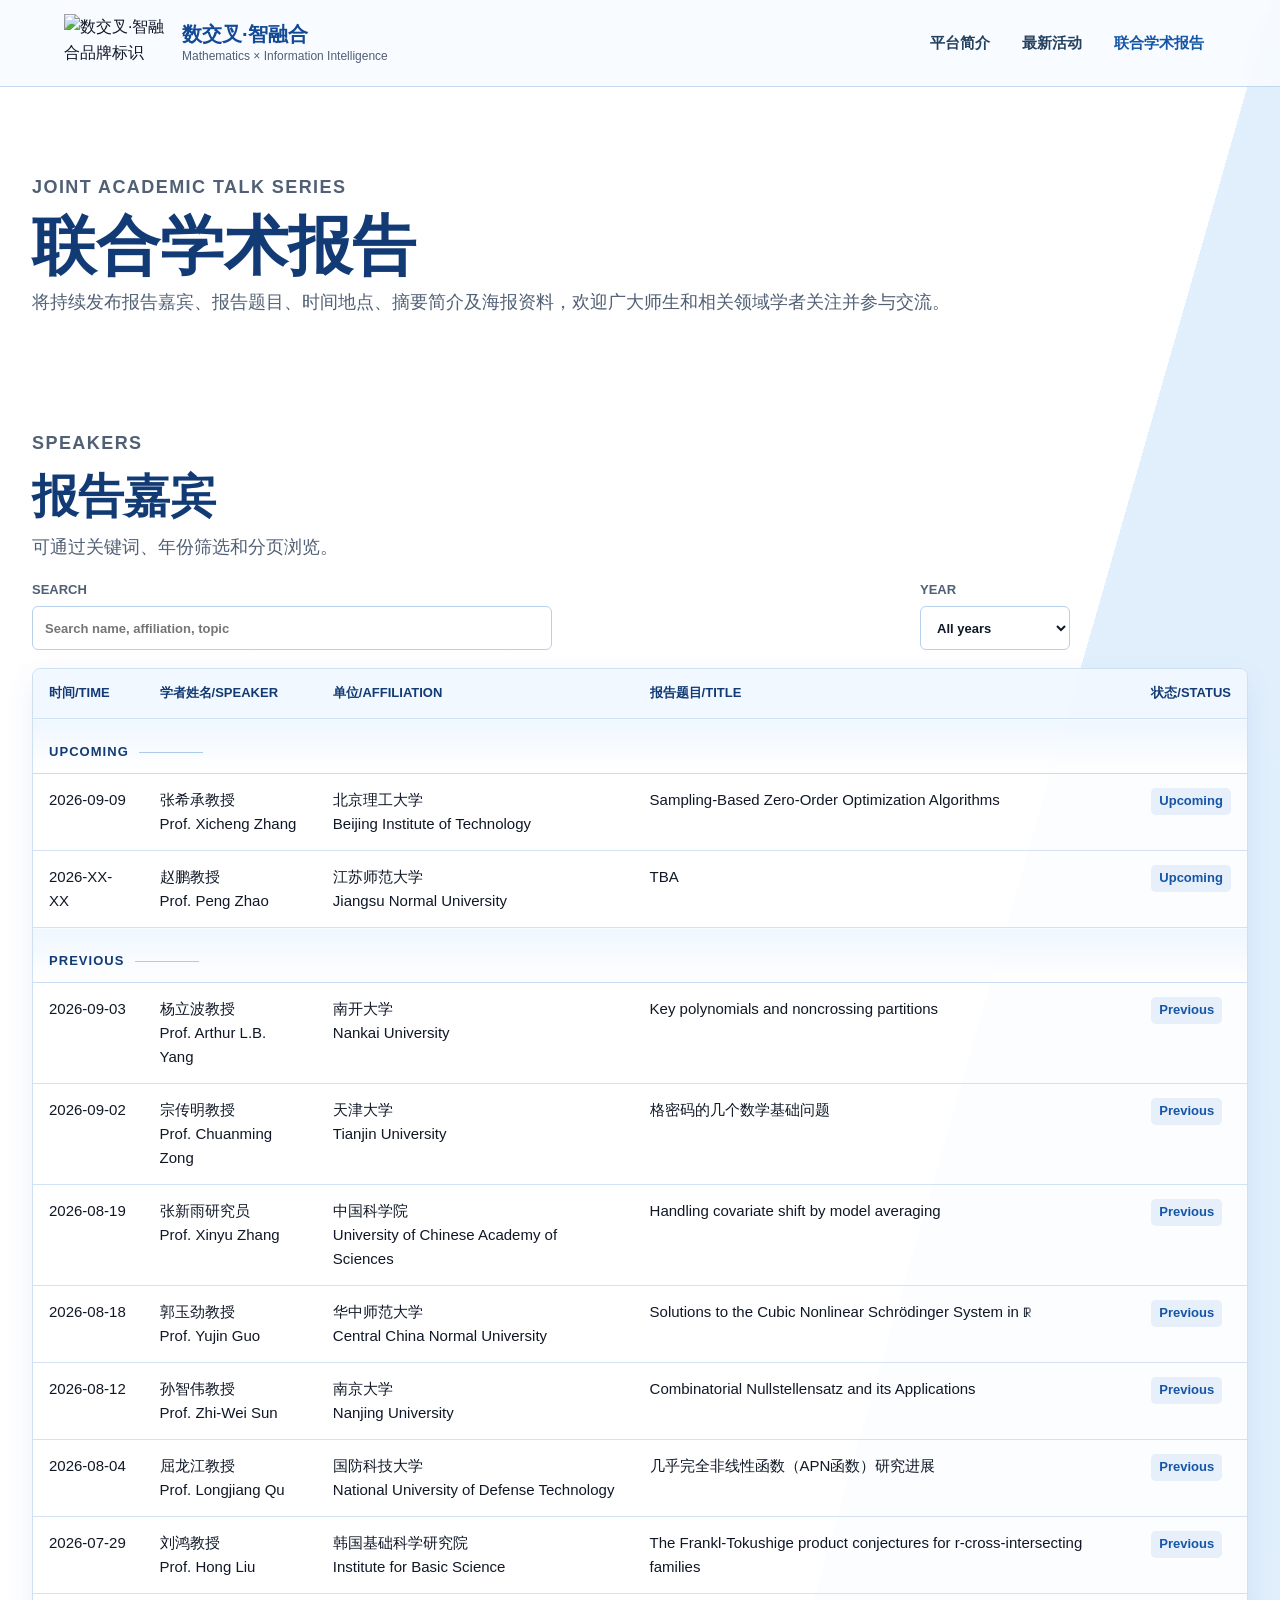
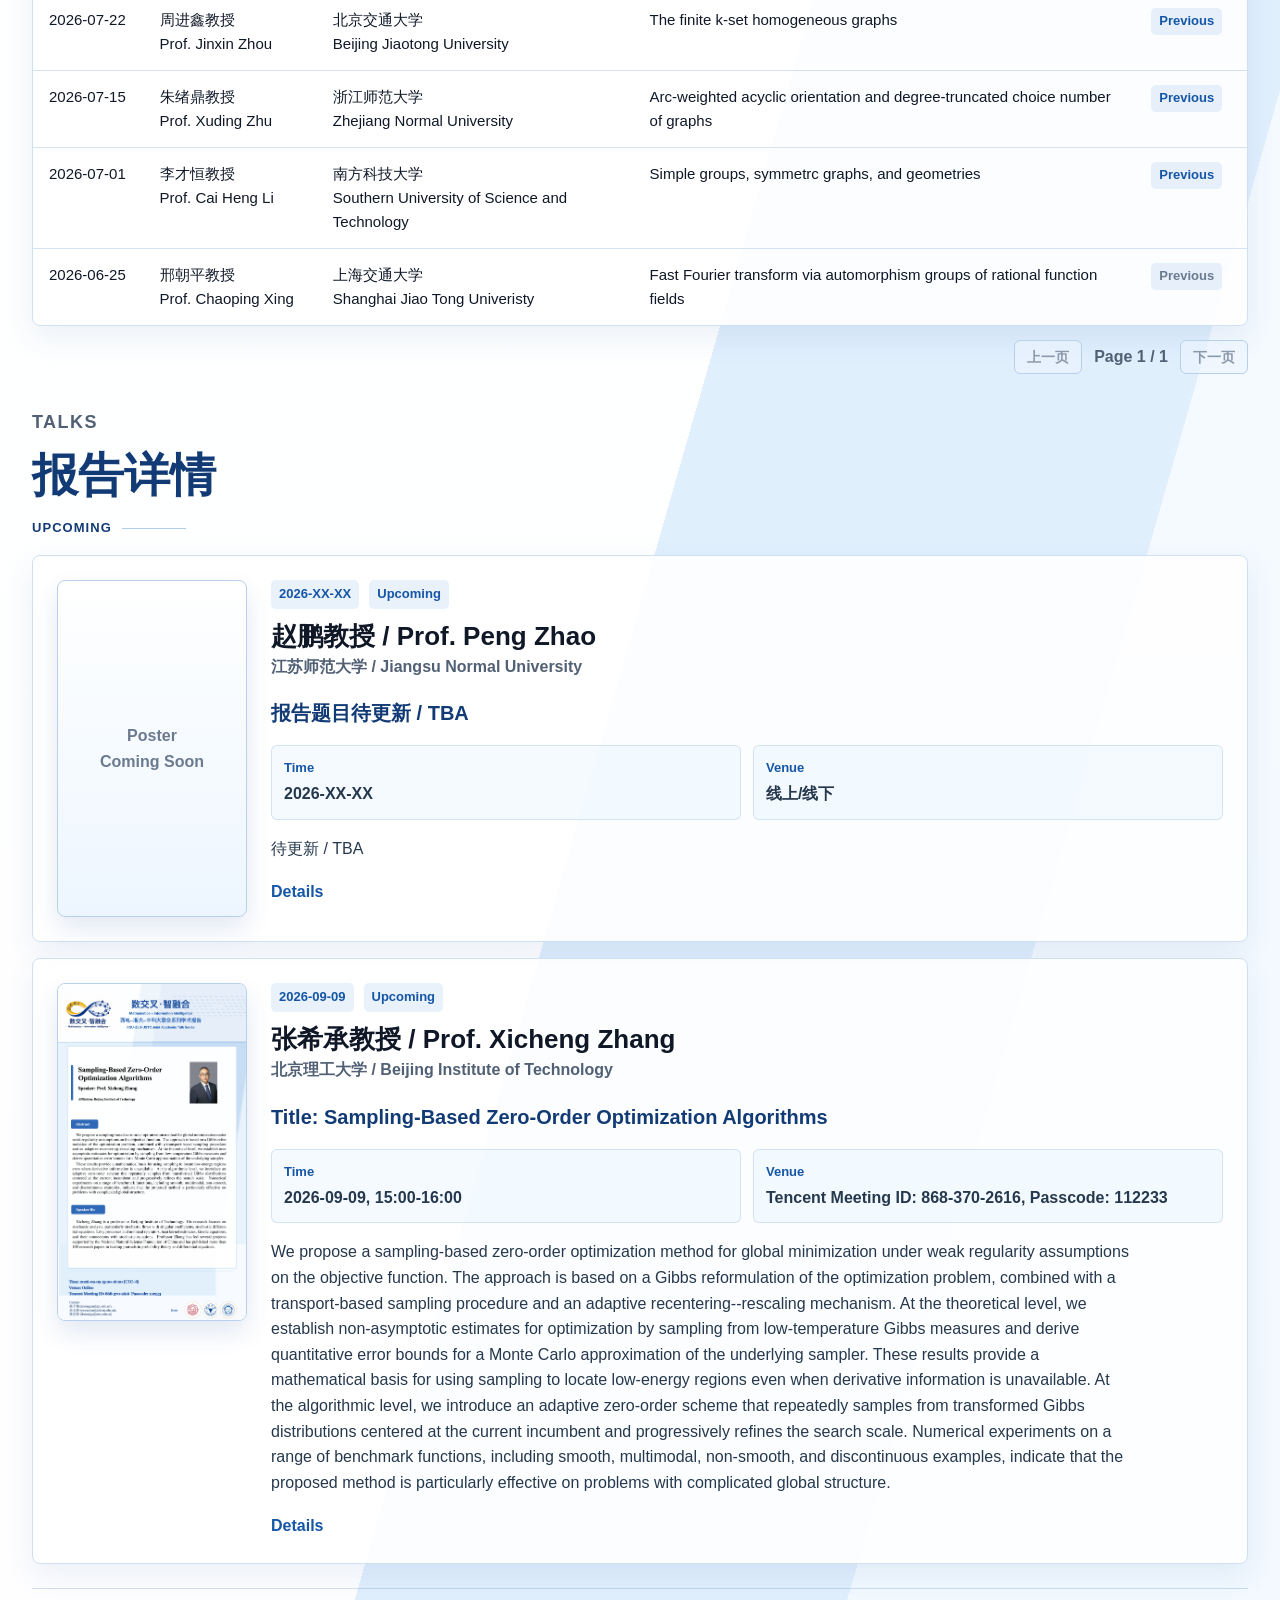
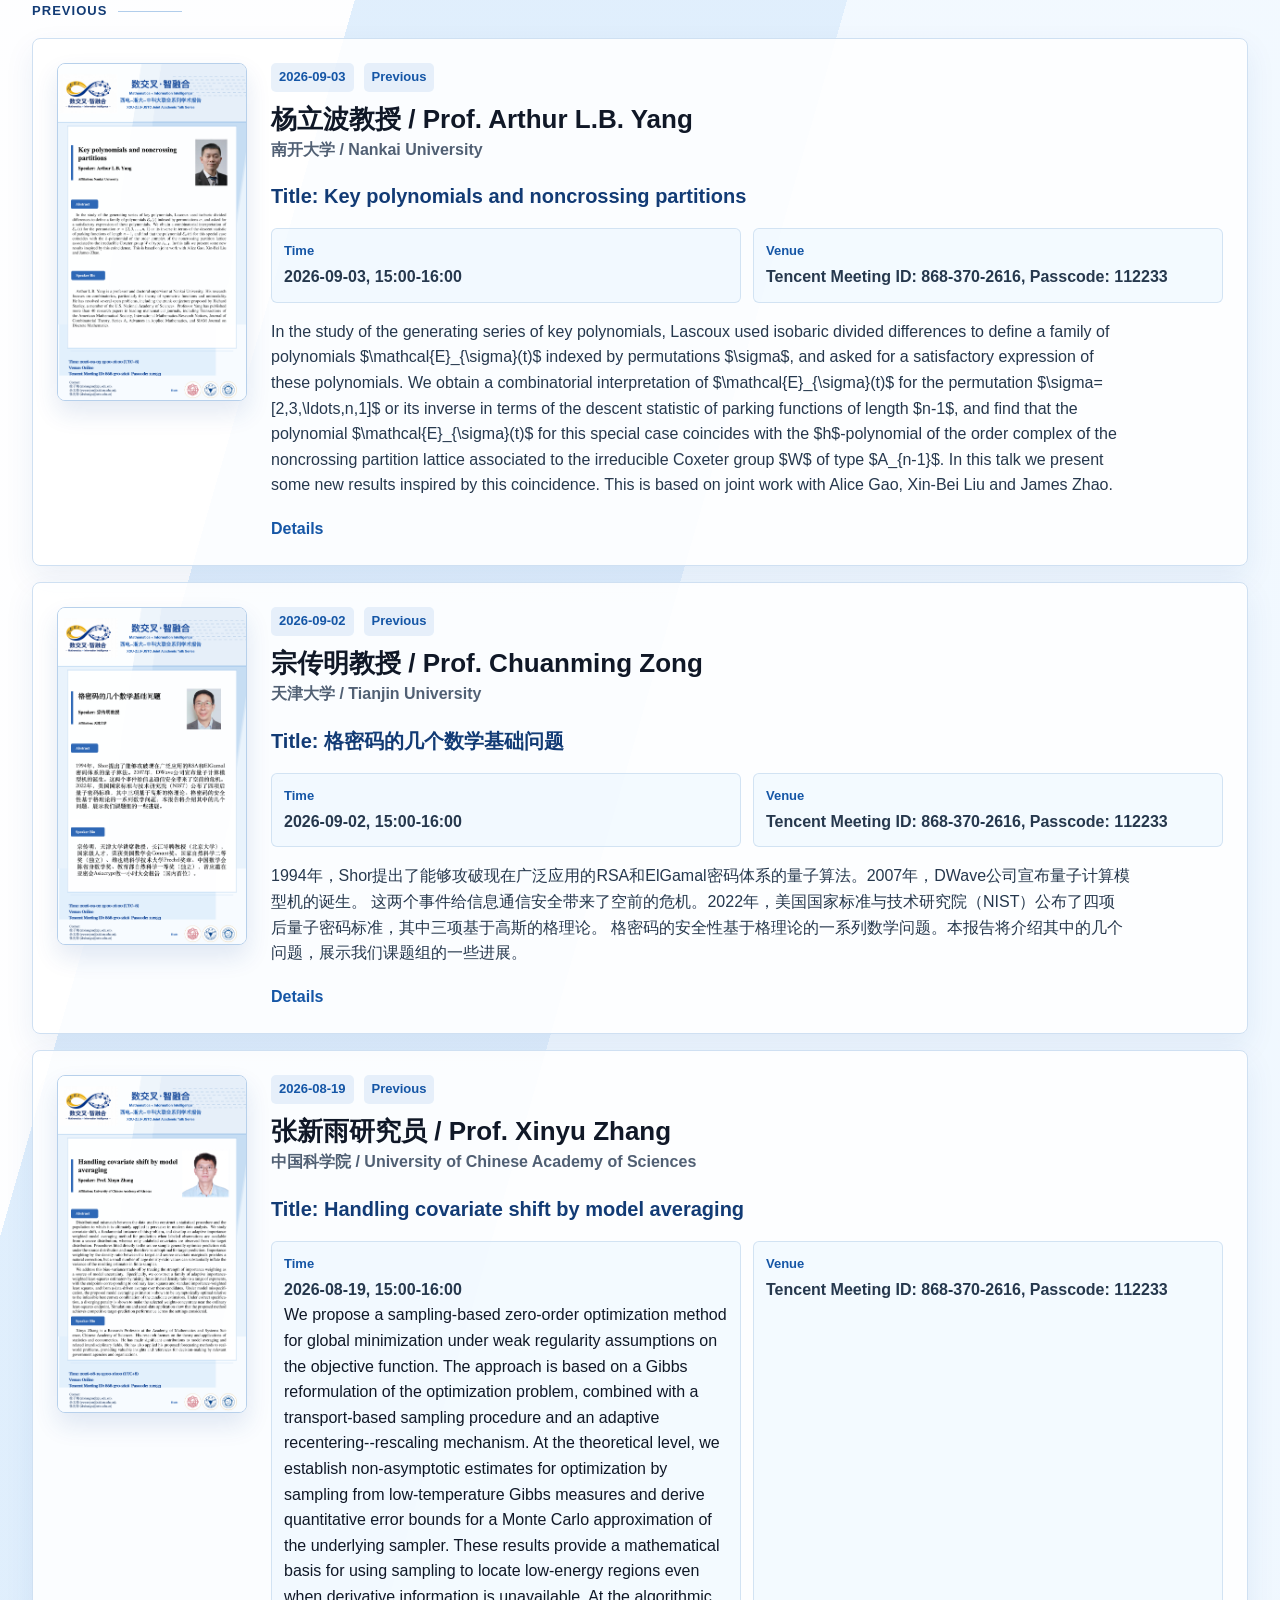
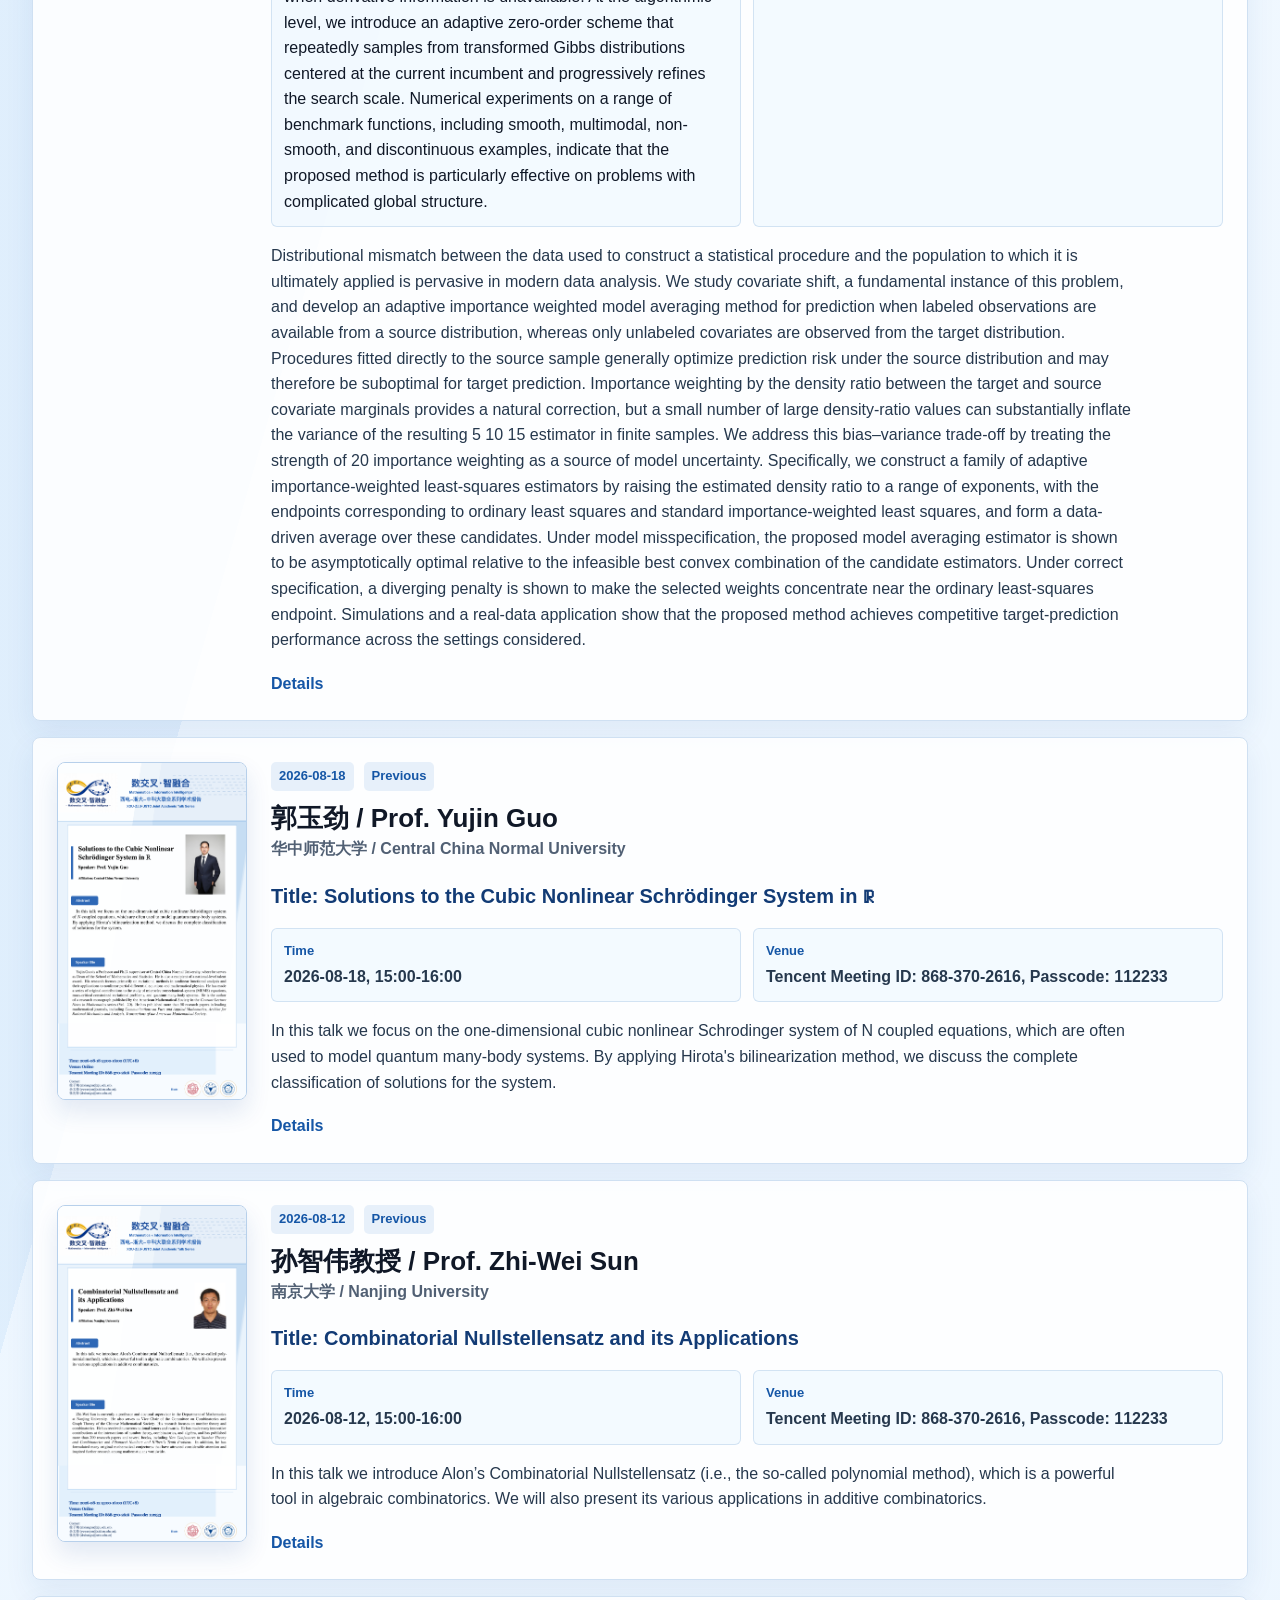
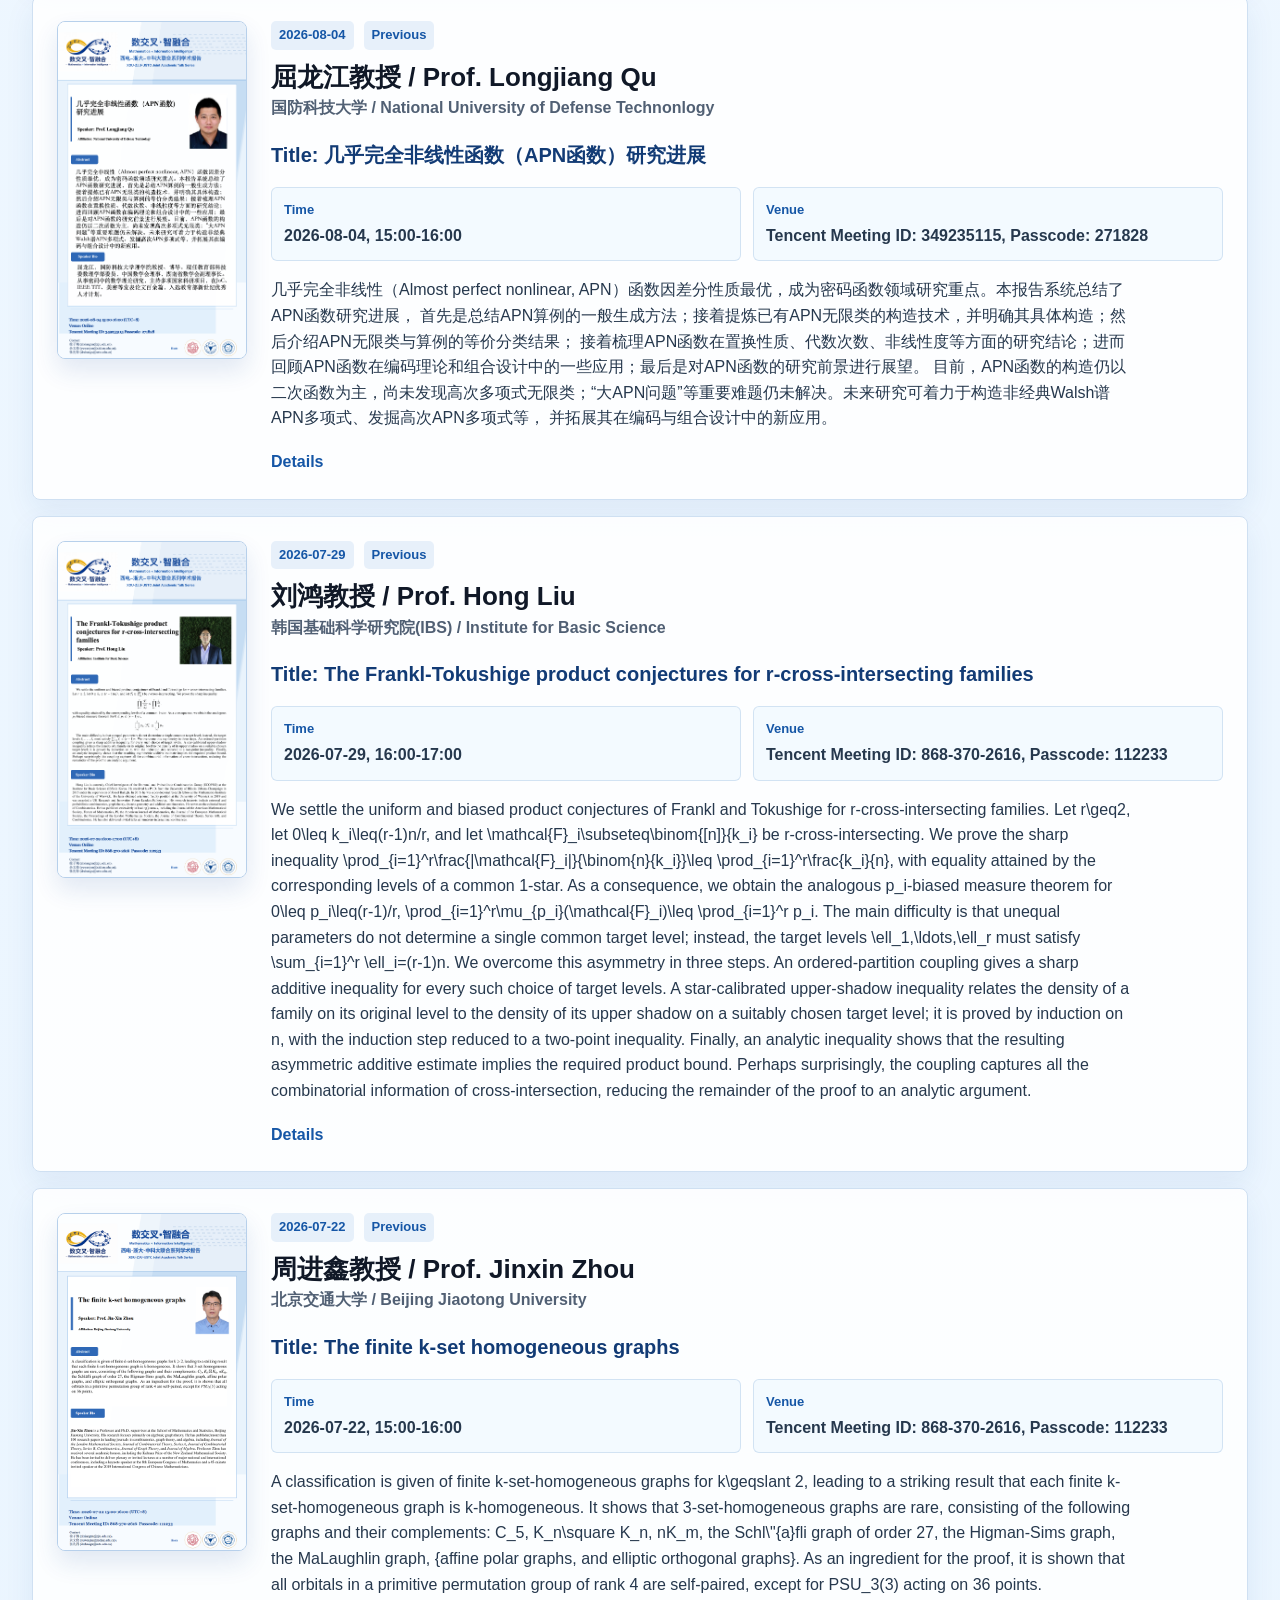
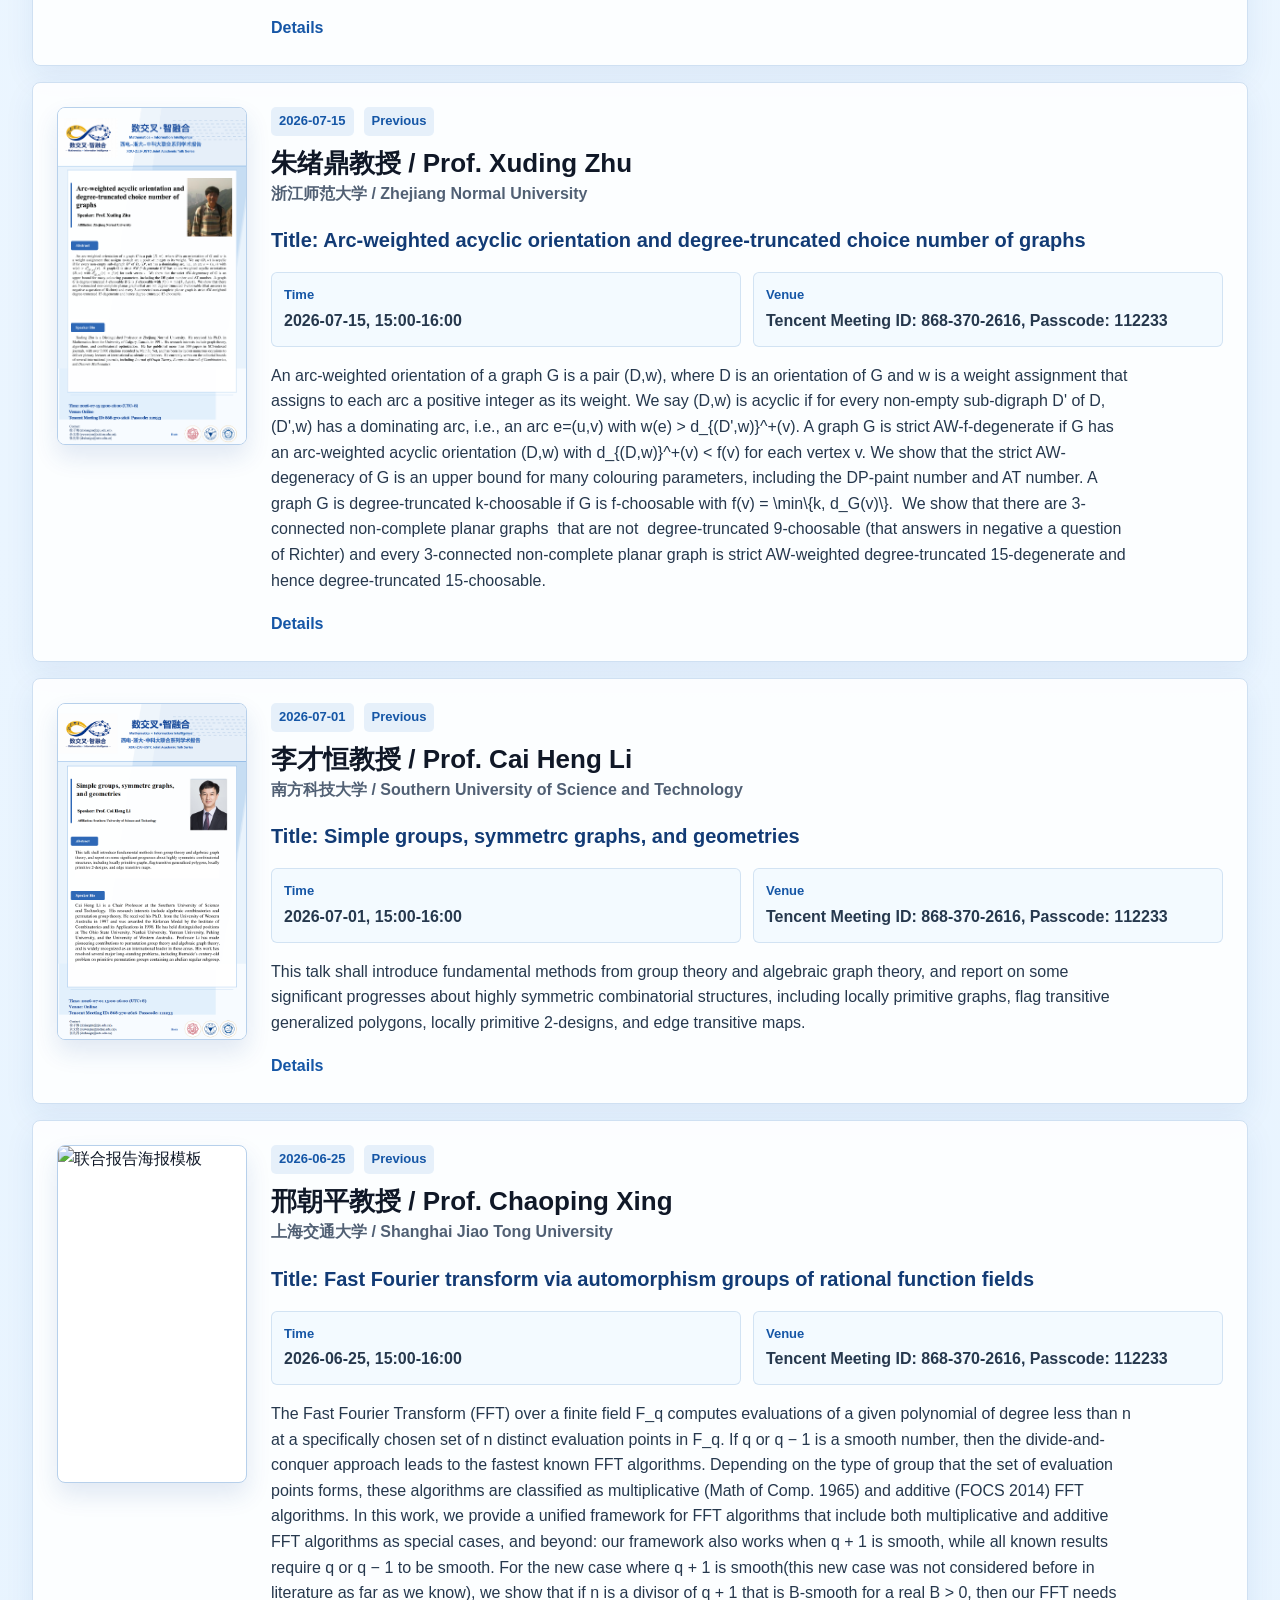
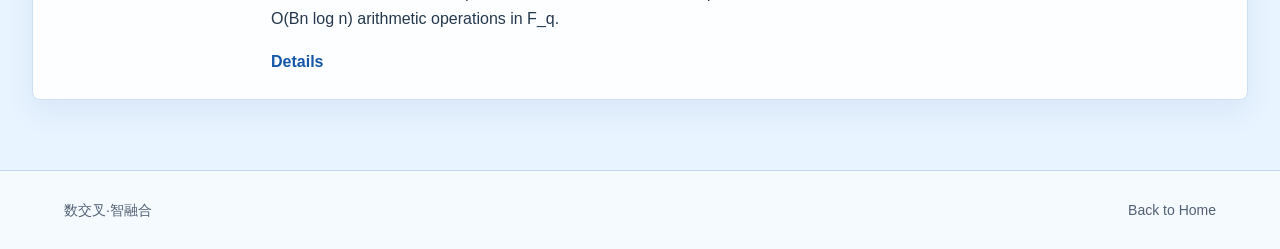
==== joint-reports.html @ e9f4ab88 "Add files via upload" ====
<!doctype html>
<html lang="zh-CN">
<head>
  <meta charset="utf-8">
  <meta name="viewport" content="width=device-width, initial-scale=1">
  <title>联合学术报告 | 数交叉·智融合</title>
  <link rel="stylesheet" href="styles.css">
</head>
<body>
  <header class="site-header">
    <a class="brand-lockup" href="index.html" aria-label="数交叉·智融合首页">
      <img src="assets/brand-logo.png" alt="数交叉·智融合品牌标识">
      <span>
        <strong>数交叉·智融合</strong>
        <small>Mathematics × Information Intelligence</small>
      </span>
    </a>
    <nav class="top-nav" aria-label="主导航">
      <a href="index.html#about">平台简介</a>
      <a href="index.html#latest">最新活动</a>
      <a class="current" href="joint-reports.html">联合学术报告</a>
      <!--
      <a href="summer-school.html">暑期学校</a>
      <a href="conferences.html">国际会议</a>
      -->
    </nav>
  </header>

  <main>
    <section class="page-title report-title">
      <p class="eyebrow">Joint Academic Talk Series</p>
      <h1>联合学术报告</h1>
      <p>
        将持续发布报告嘉宾、报告题目、时间地点、摘要简介及海报资料，欢迎广大师生和相关领域学者关注并参与交流。
      </p>
    </section>

    <section class="section report-section">
      <div class="section-heading compact-heading">
        <p class="eyebrow">Speakers</p>
        <h2>报告嘉宾</h2>
        <p>可通过关键词、年份筛选和分页浏览。</p>
      </div>
      <div class="list-controls" aria-label="报告名单筛选">
        <label class="search-box">
          <span>Search</span>
          <input id="speakerSearch" type="search" placeholder="Search name, affiliation, topic">
        </label>
        <label class="select-box">
          <span>Year</span>
          <select id="yearFilter">
            <option value="all">All years</option>
            <option value="2026">2026</option>
          </select>
        </label>
      </div>
      <div class="table-wrap" aria-label="联合学术报告参会学者名单">
        <table class="speaker-table">
          <thead>
            <tr>
              <th>时间/Time</th>
              <th>学者姓名/Speaker</th>
              <th>单位/Affiliation</th>
              <th>报告题目/Title</th>
              <th>状态/Status</th>
            </tr>
          </thead>
          <tbody>
             <tr data-report-id="previous-report-1" data-year="2026" data-date="2026-06-25" data-status="previous" data-name="邢朝平" data-affiliation="上海交通大学" data-topic="Fast Fourier transform via automorphism groups of rational function fields">
              <td>2026-06-25</td>
              <td>
              <div class="zh">邢朝平教授</div>
              <div class="en">Prof. Chaoping Xing</div>
              </td>
              <td>
              <div class="zh">上海交通大学</div>
              <div class="en">Shanghai Jiao Tong Univeristy</div>
              </td>
              <td>
              <div class="en">Fast Fourier transform via automorphism groups of rational function fields</div>
              </td>
              <td><span class="table-status muted">Previous</span></td>
            </tr>

            <tr data-report-id="previous-report-2" data-year="2026" data-date="2026-07-01" data-status="previous" data-name="李才恒" data-affiliation="南方科技大学" data-topic="Simple groups, symmetrc graphs, and geometries">
              <td>2026-07-01</td>
              <td>
              <div class="zh">李才恒教授</div>
              <div class="en">Prof. Cai Heng Li</div>
              </td>
              <td>
              <div class="zh">南方科技大学</div>
              <div class="en">Southern University of Science and Technology</div>
              </td>
              <td>
              <div class="en">Simple groups, symmetrc graphs, and geometries</div>
              </td>
              <td><span class="table-status">Previous</span></td>
            </tr>

             <tr data-report-id="previous-report-3" data-year="2026" data-date="2026-07-15" data-status="previous" data-name="朱绪鼎" data-affiliation="浙江师范大学" data-topic="Arc-weighted acyclic orientation and degree-truncated choice number of graphs">
              <td>2026-07-15</td>
              <td>
              <div class="zh">朱绪鼎教授</div>
              <div class="en">Prof. Xuding Zhu</div>
              </td>
              <td>
              <div class="zh">浙江师范大学</div>
              <div class="en">Zhejiang Normal University</div>
              </td>
              <td>
              <div class="en">Arc-weighted acyclic orientation and degree-truncated choice number of graphs</div>
              </td>
              <td><span class="table-status">Previous</span></td>
            </tr>

            <tr data-report-id="previous-report-4" data-year="2026" data-date="2026-07-22" data-status="previous" data-name="周进鑫" data-affiliation="北京交通大学" data-topic="The finite k-set homogeneous graphs">
              <td>2026-07-22</td>
              <td>
              <div class="zh">周进鑫教授</div>
              <div class="en">Prof. Jinxin Zhou</div>
              </td>
              <td>
              <div class="zh">北京交通大学</div>
              <div class="en">Beijing Jiaotong University</div>
              </td>
              <td>
              <div class="en">The finite k-set homogeneous graphs</div>
              </td>
              <td><span class="table-status">Previous</span></td>
            </tr>

            <tr data-report-id="previous-report-5" data-year="2026" data-date="2026-07-29" data-status="previous" data-name="刘鸿" data-affiliation="韩国基础科学研究院(IBS)" data-topic="The Frankl-Tokushige product conjectures for r-cross-intersecting families">
              <td>2026-07-29</td>
              <td>
              <div class="zh">刘鸿教授</div>
              <div class="en">Prof. Hong Liu</div>
              </td>
              <td>
              <div class="zh">韩国基础科学研究院</div>
              <div class="en">Institute for Basic Science</div>
              </td>
              <td>
              <div class="en">The Frankl-Tokushige product conjectures for r-cross-intersecting families</div>
              </td>
              <td><span class="table-status">Previous</span></td>
            </tr>

            <tr data-report-id="previous-report-6" data-year="2026" data-date="2026-08-04" data-status="previous" data-name="屈龙江" data-affiliation="国防科技大学" data-topic="几乎完全非线性函数（APN函数）研究进展">
              <td>2026-08-04</td>
              <td>
              <div class="zh">屈龙江教授</div>
              <div class="en">Prof. Longjiang Qu</div>
              </td>
              <td>
              <div class="zh">国防科技大学</div>
              <div class="en">National University of Defense Technology</div>
              </td>
              <td>
              <div class="en">几乎完全非线性函数（APN函数）研究进展</div>
              </td>
              <td><span class="table-status">Previous</span></td>
            </tr>

            <tr data-report-id="previous-report-7" data-year="2026" data-date="2026-08-12" data-status="previous" data-name="孙智伟" data-affiliation="南京大学" data-topic="Combinatorial Nullstellensatz and its Applications">
              <td>2026-08-12</td>
              <td>
              <div class="zh">孙智伟教授</div>
              <div class="en">Prof. Zhi-Wei Sun</div>
              </td>
              <td>
              <div class="zh">南京大学</div>
              <div class="en">Nanjing University</div>
              </td>
              <td>
              <div class="en">Combinatorial Nullstellensatz and its Applications</div>
              </td>
              <td><span class="table-status">Previous</span></td>
            </tr>

             <tr data-report-id="previous-report-8" data-year="2026" data-date="2026-08-18" data-status="previous" data-name="郭玉劲" data-affiliation="华中师范大学" data-topic="Solutions to the Cubic Nonlinear Schrödinger System in ℝ">
              <td>2026-08-18</td>
              <td>
              <div class="zh">郭玉劲教授</div>
              <div class="en">Prof. Yujin Guo</div>
              </td>
              <td>
              <div class="zh">华中师范大学</div>
              <div class="en">Central China Normal University</div>
              </td>
              <td>
              <div class="en">Solutions to the Cubic Nonlinear Schrödinger System in ℝ</div>
              </td>
              <td><span class="table-status">Previous</span></td>
            </tr>
            
              <tr data-report-id="previous-report-9" data-year="2026" data-date="2026-08-19" data-status="previous" data-name="张新雨" data-affiliation="中国科学院" data-topic="Handling covariate shift by model averaging">
              <td>2026-08-19</td>
              <td>
              <div class="zh">张新雨研究员</div>
              <div class="en">Prof. Xinyu Zhang</div>
              </td>
              <td>
              <div class="zh">中国科学院</div>
              <div class="en">University of Chinese Academy of Sciences</div>
              </td>
              <td>
              <div class="en">Handling covariate shift by model averaging</div>
              </td>
              <td><span class="table-status">Previous</span></td>
            </tr>
            
            <tr data-report-id="previous-report-10" data-year="2026" data-date="2026-09-02" data-status="previous" data-name="宗传明" data-affiliation="天津大学" data-topic="格密码的几个数学基础问题">
              <td>2026-09-02</td>
              <td>
              <div class="zh">宗传明教授</div>
              <div class="en">Prof. Chuanming Zong</div>
              </td>
              <td>
              <div class="zh">天津大学</div>
              <div class="en">Tianjin University</div>
              </td>
              <td>
              <div class="en">格密码的几个数学基础问题</div>
              </td>
              <td><span class="table-status">Previous</span></td>
            </tr>

            <tr data-report-id="previous-report-11" data-year="2026" data-date="2026-09-03" data-status="previous" data-name="杨立波" data-affiliation="南开大学" data-topic="Key polynomials and noncrossing partitions">
              <td>2026-09-03</td>
              <td>
              <div class="zh">杨立波教授</div>
              <div class="en">Prof. Arthur L.B. Yang</div>
              </td>
              <td>
              <div class="zh">南开大学</div>
              <div class="en">Nankai University</div>
              </td>
              <td>
              <div class="en">Key polynomials and noncrossing partitions</div>
              </td>
              <td><span class="table-status">Previous</span></td>
            </tr>

            <tr data-report-id="upcoming-report-12" data-year="2026" data-date="" data-status="upcoming" data-name="张希承" data-affiliation="北京理工大学" data-topic="Sampling-Based Zero-Order Optimization Algorithms">
              <td>2026-09-09</td>
              <td>
              <div class="zh">张希承教授</div>
              <div class="en">Prof. Xicheng Zhang</div>
              </td>
              <td>
              <div class="zh">北京理工大学</div>
              <div class="en">Beijing Institute of Technology</div>
              </td>
              <td>
              <div class="en">Sampling-Based Zero-Order Optimization Algorithms</div>
              </td>
              <td><span class="table-status">Upcoming</span></td>
            </tr>
            <!--

            <tr data-report-id="upcoming-report-7" data-year="2026" data-date="" data-status="upcoming" data-name="马杰" data-affiliation="中国科学技术大学" data-topic="报告题目待更新">
              <td>2026-XX-XX</td>
              <td>
              <div class="zh">马杰教授</div>
              <div class="en">Prof. Jie Ma</div>
              </td>
              <td>
              <div class="zh">中国科学技术大学</div>
              <div class="en">University of Science and Technology of China</div>
              </td>
              <td>
              <div class="en">TBA</div>
              </td>
              <td><span class="table-status">Upcoming</span></td>
            </tr>
            -->

            <tr data-report-id="upcoming-report-110" data-year="2026" data-date="" data-status="upcoming" data-name="赵鹏" data-affiliation="江苏师范大学" data-topic="报告题目待更新">
              <td>2026-XX-XX</td>
              <td>
              <div class="zh">赵鹏教授</div>
              <div class="en">Prof. Peng Zhao</div>
              </td>
              <td>
              <div class="zh">江苏师范大学</div>
              <div class="en">Jiangsu Normal University</div>
              </td>
              <td>
              <div class="en">TBA</div>
              </td>
              <td><span class="table-status">Upcoming</span></td>
            </tr>

            <!--
            <tr data-report-id="report-3" data-year="2026" data-date="" data-status="planned" data-name="Speaker Name" data-affiliation="University / Research Institute" data-topic="Mathematics and Information Intelligence">
              <td>2026-XX-XX</td>
              <td>Prof. / Dr. Speaker Name</td>
              <td>University / Research Institute</td>
              <td>Mathematics and Information Intelligence</td>
              <td><span class="table-status muted">Planned</span></td>
            </tr>
            -->
          </tbody>
        </table>
      </div>
      <div class="pagination" aria-label="往期报告分页">
        <button type="button" id="prevPage">上一页</button>
        <span id="pageInfo">Previous Talks Page 1 / 1</span>
        <button type="button" id="nextPage">下一页</button>
      </div>

      <div class="section-heading compact-heading report-detail-heading">
        <p class="eyebrow">Talks</p>
        <h2>报告详情</h2>
      </div>

      <div class="speaker-list report-list" id="speakerList">

         <article class="speaker-card report-card" data-report-id="previous-report-1" data-year="2026" data-date="2026-06-25" data-status="previous" data-name="邢朝平" data-affiliation="上海交通大学" data-topic="Fast Fourier transform via automorphism groups of rational function fields">
          <a class="poster-frame" href="assets/poster-chaoping-xing.png" aria-label="查看海报">
            <img src="assets/poster-chaoping-xing.png" alt="联合报告海报模板">
          </a>
          <div class="report-content">
            <div class="speaker-meta">
              <span class="date">2026-06-25</span>
              <span class="status">Previous</span>
            </div>
            <h2>邢朝平教授 / Prof. Chaoping Xing</h2>
            <p class="affiliation">上海交通大学 / Shanghai Jiao Tong University</p>
            <h3>Title: Fast Fourier transform via automorphism groups of rational function fields</h3>
            <dl class="report-details">
              <div>
                <dt>Time</dt>
                <dd>2026-06-25, 15:00-16:00</dd>
              </div>
              <div>
                <dt>Venue</dt>
                <dd>
                 Tencent Meeting ID: 868-370-2616, Passcode: 112233
              </div>
            </dl>
            <p class="summary">
             The Fast Fourier Transform (FFT) over a finite field F_q computes evaluations of a given polynomial of degree less than n at a specifically chosen set of n distinct evaluation points in F_q. If q or q − 1 is a smooth number,
              then the divide-and-conquer approach leads to the fastest known FFT algorithms. Depending on the type of group that the set of evaluation points forms, these algorithms are classified as multiplicative (Math of Comp. 1965) 
              and additive (FOCS 2014) FFT algorithms. In this work, we provide a unified framework for FFT algorithms that include both multiplicative and additive FFT algorithms as special cases, and beyond: our framework also works
              when q + 1 is smooth, while all known results require q or q − 1 to be smooth. For the new case where q + 1 is smooth(this new case was not considered before in literature as far as we know), we show that 
              if n is a divisor of q + 1 that is B-smooth for a real B > 0, then our FFT needs O(Bn log n) arithmetic operations in F_q.
            </p>
            <div class="card-actions">
              <a href="assets/poster-chaoping-xing.png" aria-label="查看海报">Details</a>
            </div>
          </div>
        </article>

        <article class="speaker-card report-card" data-report-id="previous-report-2" data-year="2026" data-date="2026-07-01" data-status="previous" data-name="李才恒" data-affiliation="南方科技大学" data-topic="Simple groups, symmetrc graphs, and geometries">
          <a class="poster-frame" href="assets/poster-caiheng-li.png" aria-label="查看海报">
            <img src="assets/poster-caiheng-li.png" alt="联合报告海报模板">
          </a>
          <div class="report-content">
            <div class="speaker-meta">
              <span class="date">2026-07-01</span>
              <span class="status">Previous</span>
            </div>
            <h2>李才恒教授 / Prof. Cai Heng Li</h2>
            <p class="affiliation">南方科技大学 / Southern University of Science and Technology</p>
            <h3>Title: Simple groups, symmetrc graphs, and geometries</h3>
            <dl class="report-details">
              <div>
                <dt>Time</dt>
                <dd>2026-07-01, 15:00-16:00</dd>
              </div>
              <div>
                <dt>Venue</dt>
                <dd>Tencent Meeting ID: 868-370-2616, Passcode: 112233</dd>
              </div>
            </dl>
            <p class="summary">
              This talk  shall introduce fundamental methods from group theory and algebraic graph theory,
              and report on some significant progresses about highly symmetric combinatorial structures, including locally primitive graphs, 
              flag transitive generalized polygons, locally primitive 2-designs, and edge transitive maps.
            </p>
            <div class="card-actions">
              <a href="assets/poster-caiheng-li.png" aria-label="查看海报">Details</a>
            </div>
          </div>
        </article>

        <article class="speaker-card report-card" data-report-id="previous-report-3" data-year="2026" data-date="2026-07-15" data-status="previous" data-name="朱绪鼎" data-affiliation="浙江师范大学" data-topic="Arc-weighted acyclic orientation and degree-truncated choice number of graphs">
          <a class="poster-frame" href="assets/poster-xuding-zhu.png" aria-label="查看海报">
            <img src="assets/poster-xuding-zhu.png" alt="联合报告海报模板">
          </a>
          <div class="report-content">
            <div class="speaker-meta">
              <span class="date">2026-07-15</span>
              <span class="status">Previous</span>
            </div>
            <h2>朱绪鼎教授 / Prof. Xuding Zhu</h2>
            <p class="affiliation">浙江师范大学 / Zhejiang Normal University</p>
            <h3>Title: Arc-weighted acyclic orientation and degree-truncated choice number of graphs</h3>
            <dl class="report-details">
              <div>
                <dt>Time</dt>
                <dd>2026-07-15, 15:00-16:00</dd>
              </div>
              <div>
                <dt>Venue</dt>
                <dd>Tencent Meeting ID: 868-370-2616, Passcode: 112233</dd>
              </div>
            </dl>
            <p class="summary">
              An arc-weighted orientation of a graph G is a pair (D,w), where D is an orientation of G and w is a weight assignment that assigns to each arc a positive integer as its weight.
              We say (D,w) is acyclic if for every non-empty sub-digraph D' of D, (D',w) has a dominating arc, i.e., an arc e=(u,v) with w(e) > d_{(D',w)}^+(v).
              A graph G is strict AW-f-degenerate if G has an arc-weighted acyclic orientation (D,w) with d_{(D,w)}^+(v) &lt; f(v) for each vertex v.
            We show that the strict AW-degeneracy of G is an upper bound for many colouring parameters, including the DP-paint number and AT number. 
            A graph G is degree-truncated k-choosable if G is f-choosable with f(v) = \min\{k, d_G(v)\}.  We show that there are 3-connected non-complete planar graphs  that are not  degree-truncated 9-choosable
              (that answers in negative a question of Richter) and every 3-connected non-complete planar graph is strict AW-weighted degree-truncated 15-degenerate and hence degree-truncated 15-choosable.
            </p>
            <div class="card-actions">
              <a href="assets/poster-xuding-zhu.png" aria-label="查看海报">Details</a>
            </div>
          </div>
        </article>

        <article class="speaker-card report-card" data-report-id="previous-report-4" data-year="2026" data-date="2026-07-22" data-status="previous" data-name="周进鑫" data-affiliation="北京交通大学" data-topic="The finite k-set homogeneous graphs">
          <a class="poster-frame" href="assets/poster-jinxin-zhou.png" aria-label="查看海报">
            <img src="assets/poster-jinxin-zhou.png" alt="联合报告海报模板">
          </a>
          <div class="report-content">
            <div class="speaker-meta">
              <span class="date">2026-07-22</span>
              <span class="status">Previous</span>
            </div>
            <h2>周进鑫教授 / Prof. Jinxin Zhou</h2>
            <p class="affiliation">北京交通大学 / Beijing Jiaotong University</p>
            <h3>Title: The finite k-set homogeneous graphs</h3>
            <dl class="report-details">
              <div>
                <dt>Time</dt>
                <dd>2026-07-22, 15:00-16:00</dd>
              </div>
              <div>
                <dt>Venue</dt>
                <dd>Tencent Meeting ID: 868-370-2616, Passcode: 112233</dd>
              </div>
            </dl>
            <p class="summary">
              A classification is given of finite k-set-homogeneous graphs for k\geqslant 2, leading to a striking result that each finite k-set-homogeneous graph
              is k-homogeneous. It shows that 3-set-homogeneous graphs are rare, consisting of the following graphs and their complements: C_5, K_n\square K_n, 
              nK_m, the Schl\"{a}fli graph of order 27, the Higman-Sims graph, the MaLaughlin graph, {affine polar graphs, and elliptic orthogonal graphs}. 
              As an ingredient for the proof, it is shown that all orbitals in a primitive permutation group of rank 4 are self-paired, except for PSU_3(3) 
              acting on 36 points.
            </p>
            <div class="card-actions">
              <a href="assets/poster-jinxin-zhou.png" aria-label="查看海报">Details</a>
            </div>
          </div>
        </article>

         <article class="speaker-card report-card" data-report-id="previous-report-5" data-year="2026" data-date="2026-07-29" data-status="previous" data-name="刘鸿" data-affiliation="韩国基础科学研究院(IBS)" data-topic="The Frankl-Tokushige product conjectures for r-cross-intersecting">
          <a class="poster-frame" href="assets/poster-hong-liu.png" aria-label="查看海报">
            <img src="assets/poster-hong-liu.png" alt="联合报告海报模板">
          </a>
          <div class="report-content">
            <div class="speaker-meta">
              <span class="date">2026-07-29</span>
              <span class="status">Previous</span>
            </div>
            <h2>刘鸿教授 / Prof. Hong Liu</h2>
            <p class="affiliation">韩国基础科学研究院(IBS) / Institute for Basic Science</p>
            <h3>Title: The Frankl-Tokushige product conjectures for r-cross-intersecting families</h3>
            <dl class="report-details">
              <div>
                <dt>Time</dt>
                <dd>2026-07-29, 16:00-17:00</dd>
              </div>
              <div>
                <dt>Venue</dt>
                <dd>Tencent Meeting ID: 868-370-2616, Passcode: 112233</dd>
              </div>
            </dl>
            <p class="summary">
              We settle the uniform and biased product conjectures of Frankl and Tokushige for r-cross-intersecting families. 
              Let r\geq2, let 0\leq k_i\leq(r-1)n/r, and let \mathcal{F}_i\subseteq\binom{[n]}{k_i} be r-cross-intersecting. 
              We prove the sharp inequality \prod_{i=1}^r\frac{|\mathcal{F}_i|}{\binom{n}{k_i}}\leq \prod_{i=1}^r\frac{k_i}{n},
              with equality attained by the corresponding levels of a common 1-star. As a consequence, we obtain the analogous 
              p_i-biased measure theorem for 0\leq p_i\leq(r-1)/r, \prod_{i=1}^r\mu_{p_i}(\mathcal{F}_i)\leq \prod_{i=1}^r p_i.
              The main difficulty is that unequal parameters do not determine a single common target level; instead, the target 
              levels \ell_1,\ldots,\ell_r must satisfy \sum_{i=1}^r \ell_i=(r-1)n. We overcome this asymmetry in three steps. 
              An ordered-partition coupling gives a sharp additive inequality for every such choice of target levels. 
              A star-calibrated upper-shadow inequality relates the density of a family on its original level to the density of 
              its upper shadow on a suitably chosen target level; it is proved by induction on n, with the induction step reduced to 
              a two-point inequality. Finally, an analytic inequality shows that the resulting asymmetric additive estimate implies 
              the required product bound. Perhaps surprisingly, the coupling captures all the combinatorial information of cross-intersection,
              reducing the remainder of the proof to an analytic argument.
            </p>
            <div class="card-actions">
              <a href="assets/poster-hong-liu.png" aria-label="查看海报">Details</a>
            </div>
          </div>
        </article>
        
        <article class="speaker-card report-card" data-report-id="previous-report-6" data-year="2026" data-date="2026-08-04" data-status="previous" data-name="屈龙江" data-affiliation="国防科技大学" data-topic="几乎完全非线性函数（APN函数）研究进展">
          <a class="poster-frame" href="assets/poster-longjiang-qu.png" aria-label="查看海报">
            <img src="assets/poster-longjiang-qu.png" alt="联合报告海报模板">
          </a>
          <div class="report-content">
            <div class="speaker-meta">
              <span class="date">2026-08-04</span>
              <span class="status">Previous</span>
            </div>
            <h2>屈龙江教授 / Prof. Longjiang Qu</h2>
            <p class="affiliation">国防科技大学 / National University of Defense Technonlogy</p>
            <h3>Title: 几乎完全非线性函数（APN函数）研究进展</h3>
            <dl class="report-details">
              <div>
                <dt>Time</dt>
                <dd>2026-08-04, 15:00-16:00</dd>
              </div>
              <div>
                <dt>Venue</dt>
                <dd>Tencent Meeting ID: 349235115, Passcode: 271828</dd>
              </div>
            </dl>
            <p class="summary">
              几乎完全非线性（Almost perfect nonlinear, APN）函数因差分性质最优，成为密码函数领域研究重点。本报告系统总结了APN函数研究进展，
              首先是总结APN算例的一般生成方法；接着提炼已有APN无限类的构造技术，并明确其具体构造；然后介绍APN无限类与算例的等价分类结果；
              接着梳理APN函数在置换性质、代数次数、非线性度等方面的研究结论；进而回顾APN函数在编码理论和组合设计中的一些应用；最后是对APN函数的研究前景进行展望。
              目前，APN函数的构造仍以二次函数为主，尚未发现高次多项式无限类；“大APN问题”等重要难题仍未解决。未来研究可着力于构造非经典Walsh谱APN多项式、发掘高次APN多项式等，
              并拓展其在编码与组合设计中的新应用。
            </p>
            <div class="card-actions">
               <a href="assets/poster-longjiang-qu.png" aria-label="查看海报">Details</a>
            </div>
          </div>
        </article>

        <article class="speaker-card report-card" data-report-id="previous-report-7" data-year="2026" data-date="2026-08-12" data-status="previous" data-name="孙智伟" data-affiliation="南京大学" data-topic="Combinatorial Nullstellensatz and its Applications">
          <a class="poster-frame" href="assets/poster-zhiwei-sun.png" aria-label="查看海报">
            <img src="assets/poster-zhiwei-sun.png" alt="联合报告海报模板">
          </a>
          <div class="report-content">
            <div class="speaker-meta">
              <span class="date">2026-08-12</span>
              <span class="status">Previous</span>
            </div>
            <h2>孙智伟教授 / Prof. Zhi-Wei Sun</h2>
            <p class="affiliation">南京大学 / Nanjing University</p>
            <h3>Title: Combinatorial Nullstellensatz and its Applications</h3>
            <dl class="report-details">
              <div>
                <dt>Time</dt>
                <dd>2026-08-12, 15:00-16:00</dd>
              </div>
              <div>
                <dt>Venue</dt>
                <dd>Tencent Meeting ID: 868-370-2616, Passcode: 112233</dd>
              </div>
            </dl>
            <p class="summary">
              In this talk we introduce Alon’s Combinatorial Nullstellensatz (i.e., the so-called polynomial method),
              which is a powerful tool in algebraic combinatorics. We will also present its various applications in 
              additive combinatorics.
            </p>
            <div class="card-actions">
               <a href="assets/poster-zhiwei-sun.png" aria-label="查看海报">Details</a>
            </div>
          </div>
        </article>

          <article class="speaker-card report-card" data-report-id="previous-report-8" data-year="2026" data-date="2026-08-18" data-status="previous" data-name="郭玉劲" data-affiliation="华中师范大学" data-topic="Solutions to the Cubic Nonlinear Schrödinger System in ℝ">
          <a class="poster-frame" href="assets/poster-yujin-guo.png" aria-label="查看海报">
            <img src="assets/poster-yujin-guo.png" alt="联合报告海报模板">
          </a>
          <div class="report-content">
            <div class="speaker-meta">
              <span class="date">2026-08-18</span>
              <span class="status">Previous</span>
            </div>
            <h2>郭玉劲 / Prof. Yujin Guo</h2>
            <p class="affiliation">华中师范大学 / Central China Normal University</p>
            <h3>Title: Solutions to the Cubic Nonlinear Schrödinger System in ℝ</h3>
            <dl class="report-details">
              <div>
                <dt>Time</dt>
                <dd>2026-08-18, 15:00-16:00</dd>
              </div>
              <div>
                <dt>Venue</dt>
                 <dd>Tencent Meeting ID: 868-370-2616, Passcode: 112233</dd>
              </div>
            </dl>
            <p class="summary">
              In this talk we focus on the one-dimensional cubic nonlinear Schrodinger system of N coupled equations,
              which are often used to model quantum many-body systems. By applying Hirota's bilinearization method, 
              we discuss the complete classification of solutions for the system.  
            </p>
            <div class="card-actions">
              <a href="assets/poster-yujin-guo.png" aria-label="查看海报">Details</a>
            </div>
          </div>
        </article>

        <article class="speaker-card report-card" data-report-id="previous-report-9" data-year="2026" data-date="2026-08-19" data-status="previous" data-name="张新雨" data-affiliation="中国科学院" data-topic="Handling covariate shift by model averaging">
          <a class="poster-frame" href="assets/poster-xinyu-zhang.png" aria-label="查看海报">
            <img src="assets/poster-xinyu-zhang.png" alt="联合报告海报模板">
          </a>
          <div class="report-content">
            <div class="speaker-meta">
              <span class="date">2026-08-19</span>
              <span class="status">Previous</span>
            </div>
            <h2>张新雨研究员 / Prof. Xinyu Zhang</h2>
            <p class="affiliation">中国科学院 / University of Chinese Academy of Sciences</p>
            <h3>Title: Handling covariate shift by model averaging</h3>
            <dl class="report-details">
              <div>
                <dt>Time</dt>
                 <dd>2026-08-19, 15:00-16:00</dd>We propose a sampling-based zero-order optimization method for global minimization under weak regularity assumptions on the objective function. The approach is based on a Gibbs reformulation of the optimization problem, combined with a transport-based sampling procedure and an adaptive recentering--rescaling mechanism. At the theoretical level, we establish non-asymptotic estimates for optimization by sampling from low-temperature Gibbs measures and derive quantitative error bounds for a Monte Carlo approximation of the underlying sampler.
  These results provide a mathematical basis for using sampling to locate low-energy regions even when derivative information is unavailable. At the algorithmic level, we introduce an adaptive zero-order scheme that repeatedly samples from transformed Gibbs distributions centered at the current incumbent and progressively refines the search scale. Numerical experiments on a range of benchmark functions, including smooth, multimodal, non-smooth, and discontinuous examples, indicate that the proposed method is particularly effective on problems with complicated global structure. 
              </div>
              <div>
                <dt>Venue</dt>
                <dd>Tencent Meeting ID: 868-370-2616, Passcode: 112233</dd>
              </div>
            </dl>
            <p class="summary">
              Distributional mismatch between the data used to construct a statistical procedure and the population 
              to which it is ultimately applied is pervasive in modern data analysis. We study covariate shift, 
              a fundamental instance of this problem, and develop an adaptive importance weighted model averaging 
              method for prediction when labeled observations are available from a source distribution, whereas only 
              unlabeled covariates are observed from the target distribution. Procedures fitted directly to the source 
              sample generally optimize prediction risk under the source distribution and may therefore be suboptimal 
              for target prediction. Importance weighting by the density ratio between the target and source covariate 
              marginals provides a natural correction, but a small number of large density-ratio values can substantially 
              inflate the variance of the resulting 5 10 15 estimator in finite samples. We address this bias–variance 
              trade-off by treating the strength of 20 importance weighting as a source of model uncertainty. Specifically, 
              we construct a family of adaptive importance-weighted least-squares estimators by raising the estimated density
              ratio to a range of exponents, with the endpoints corresponding to ordinary least squares and standard 
              importance-weighted least squares, and form a data-driven average over these candidates. Under model misspecification,
              the proposed model averaging estimator is shown to be asymptotically  optimal relative to the infeasible best convex 
              combination of the candidate estimators. Under correct specification, a diverging penalty is shown to make the selected 
              weights concentrate near the ordinary least-squares endpoint. Simulations and a real-data application show that 
              the proposed method achieves competitive target-prediction performance across the settings considered.
            </p>
            <div class="card-actions">
              <a href="assets/poster-xinyu-zhang.png" aria-label="查看海报">Details</a>
            </div>
          </div>
        </article>

        <article class="speaker-card report-card" data-report-id="previous-report-10" data-year="2026" data-date="2026-09-02" data-status="previous" data-name="宗传明" data-affiliation="天津大学" data-topic="格密码的几个数学基础问题">
           <a class="poster-frame" href="assets/poster-chuanming-zong.png" aria-label="查看海报">
            <img src="assets/poster-chuanming-zong.png" alt="联合报告海报模板">
          </a>
          <div class="report-content">
            <div class="speaker-meta">
              <span class="date">2026-09-02</span>
              <span class="status">Previous</span>
            </div>
            <h2>宗传明教授 / Prof. Chuanming Zong</h2>
            <p class="affiliation">天津大学 / Tianjin University</p>
            <h3>Title: 格密码的几个数学基础问题</h3>
            <dl class="report-details">
              <div>
                <dt>Time</dt>
               <dd>2026-09-02, 15:00-16:00</dd>
              </div>
              <div>
                <dt>Venue</dt>
                <dd>Tencent Meeting ID: 868-370-2616, Passcode: 112233</dd>
              </div>
            </dl>
            <p class="summary">
              1994年，Shor提出了能够攻破现在广泛应用的RSA和ElGamal密码体系的量子算法。2007年，DWave公司宣布量子计算模型机的诞生。
              这两个事件给信息通信安全带来了空前的危机。2022年，美国国家标准与技术研究院（NIST）公布了四项后量子密码标准，其中三项基于高斯的格理论。
              格密码的安全性基于格理论的一系列数学问题。本报告将介绍其中的几个问题，展示我们课题组的一些进展。
            </p>
            <div class="card-actions">
              <a href="assets/poster-chuanming-zong.png" aria-label="查看海报">Details</a>
            </div>
          </div>
        </article>
        
        <article class="speaker-card report-card" data-report-id="previous-report-11" data-year="2026" data-date="2026-09-03" data-status="previous" data-name="杨立波" data-affiliation="南开大学" data-topic="Key polynomials and noncrossing partitions">
           <a class="poster-frame" href="assets/poster-libo-yang.png" aria-label="查看海报">
            <img src="assets/poster-libo-yang.png" alt="联合报告海报模板">
          </a>
          <div class="report-content">
            <div class="speaker-meta">
              <span class="date">2026-09-03</span>
              <span class="status">Previous</span>
            </div>
            <h2>杨立波教授 / Prof. Arthur L.B. Yang</h2>
            <p class="affiliation">南开大学 / Nankai University</p>
            <h3>Title: Key polynomials and noncrossing partitions</h3>
            <dl class="report-details">
              <div>
                <dt>Time</dt>
                <dd>2026-09-03, 15:00-16:00</dd>
              </div>
              <div>
                <dt>Venue</dt>
                <dd>Tencent Meeting ID: 868-370-2616, Passcode: 112233</dd>
              </div>
            </dl>
            <p class="summary">
              In the study of the generating series of key polynomials, Lascoux used isobaric divided differences to define 
              a family of polynomials $\mathcal{E}_{\sigma}(t)$ indexed by permutations $\sigma$, and asked for a satisfactory
              expression of these polynomials. We obtain a combinatorial interpretation of $\mathcal{E}_{\sigma}(t)$ for the 
              permutation $\sigma=[2,3,\ldots,n,1]$ or its inverse in terms of the descent statistic of parking functions of 
              length $n-1$, and find that the polynomial $\mathcal{E}_{\sigma}(t)$ for this special case  coincides with 
              the $h$-polynomial  of the order complex of the noncrossing partition lattice associated to the irreducible 
              Coxeter group $W$ of type $A_{n-1}$. In this talk we present some new results inspired by this coincidence. 
              This is based on joint work with Alice Gao, Xin-Bei Liu and James Zhao.
            </p>
            <div class="card-actions">
               <a href="assets/poster-libo-yang.png" aria-label="查看海报">Details</a>
            </div>
          </div>
        </article>

        <article class="speaker-card report-card" data-report-id="upcoming-report-12" data-year="2026" data-date="2026-09-09" data-status="upcoming" data-name="张希承" data-affiliation="北京理工大学" data-topic="Sampling-Based Zero-Order Optimization Algorithms">
          <a class="poster-frame" href="assets/poster-xicheng-zhang.png" aria-label="查看海报">
            <img src="assets/poster-xicheng-zhang.png" alt="联合报告海报模板">
          </a>
          <div class="report-content">
            <div class="speaker-meta">
              <span class="date">2026-09-09</span>
              <span class="status">Upcoming</span>
            </div>
            <h2>张希承教授 / Prof. Xicheng Zhang</h2>
            <p class="affiliation">北京理工大学 / Beijing Institute of Technology</p>
            <h3>Title: Sampling-Based Zero-Order Optimization Algorithms</h3>
            <dl class="report-details">
              <div>
                <dt>Time</dt>
                 <dd>2026-09-09, 15:00-16:00</dd>
              </div>
              <div>
                <dt>Venue</dt>
                 <dd>Tencent Meeting ID: 868-370-2616, Passcode: 112233</dd>
              </div>
            </dl>
            <p class="summary">
              We propose a sampling-based zero-order optimization method for global minimization under weak regularity assumptions on 
              the objective function. The approach is based on a Gibbs reformulation of the optimization problem, combined with a 
              transport-based sampling procedure and an adaptive recentering--rescaling mechanism. At the theoretical level, 
              we establish non-asymptotic estimates for optimization by sampling from low-temperature Gibbs measures and derive 
              quantitative error bounds for a Monte Carlo approximation of the underlying sampler.
              These results provide a mathematical basis for using sampling to locate low-energy regions even when derivative information is unavailable. 
              At the algorithmic level, we introduce an adaptive zero-order scheme that repeatedly samples from transformed Gibbs 
              distributions centered at the current incumbent and progressively refines the search scale. Numerical experiments 
              on a range of benchmark functions, including smooth, multimodal, non-smooth, and discontinuous examples, 
              indicate that the proposed method is particularly effective on problems with complicated global structure. 
            </p>
            <div class="card-actions">
               <a href="assets/poster-xicheng-zhang.png" aria-label="查看海报">Details</a>
            </div>
          </div>
        </article>

        
        <!--

        <article class="speaker-card report-card" data-report-id="upcoming-report-7" data-year="2026" data-date="2026-XX-XX" data-status="upcoming" data-name="马杰" data-affiliation="中国科学技术大学" data-topic="报告题目待更新">
          <a class="poster-frame" href="assets/poster-XX-XX.png" aria-label="查看海报">
            <img src="assets/poster-XX-XX.png" alt="联合报告海报模板">
          </a>
          <div class="report-content">
            <div class="speaker-meta">
              <span class="date">2026-XX-XX</span>
              <span class="status">Upcoming</span>
            </div>
            <h2>马杰教授 / Prof. Jie Ma</h2>
            <p class="affiliation">中国科学技术大学 / University of Science and Technology of China</p>
            <h3>Title: Key polynomials and noncrossing partitions</h3>
            <dl class="report-details">
              <div>
                <dt>Time</dt>
                 <dd>2026-XX-XX, 15:00-16:00</dd>
              </div>
              <div>
                <dt>Venue</dt>
                 <dd>Tencent Meeting ID: 868-370-2616, Passcode: 112233</dd>
              </div>
            </dl>
            <p class="summary">
              待更新 / TBA
            </p>
            <div class="card-actions">
               <a href="assets/poster-libo-yang.png" aria-label="查看海报">Details</a>
            </div>
          </div>
        </article>
        -->

         <article class="speaker-card report-card" data-report-id="upcoming-report-110" data-year="2026" data-date="" data-status="upcoming" data-name="赵鹏" data-affiliation="江苏师范大学" data-topic="报告题目待更新">
          <a class="poster-frame empty-poster" href="#" aria-label="海报待上传">
            <span>Poster<br>Coming Soon</span>
          </a>
          <div class="report-content">
            <div class="speaker-meta">
              <span class="date">2026-XX-XX</span>
              <span class="status">Upcoming</span>
            </div>
            <h2>赵鹏教授 / Prof. Peng Zhao</h2>
            <p class="affiliation">江苏师范大学 / Jiangsu Normal University</p>
            <h3>报告题目待更新 / TBA</h3>
            <dl class="report-details">
              <div>
                <dt>Time</dt>
                <dd>2026-XX-XX</dd>
              </div>
              <div>
                <dt>Venue</dt>
                <dd>线上/线下</dd>
              </div>
            </dl>
            <p class="summary">
              待更新 / TBA
            </p>
            <div class="card-actions">
              <a href="#" aria-label="海报待上传">Details</a>
            </div>
          </div>
        </article>
        <!--
        <article class="speaker-card report-card" data-report-id="report-3" data-year="2026" data-date=2026-06-24"" data-status="planned" data-name="Firstname Lastname" data-affiliation="Department / Institute, University" data-topic="Talk Title">
          <a class="poster-frame" href="assets/poster-template.png" aria-label="查看报告海报">
            <img src="assets/poster-template.png" alt="联合报告海报模板">
          </a>
          <div class="report-content">
            <div class="speaker-meta">
              <span class="date">2026-XX-XX</span>
              <span class="status">Planned</span>
            </div>
            <h2>Prof. / Dr. Firstname Lastname</h2>
            <p class="affiliation">Department / Institute, University</p>
            <h3>Talk Title</h3>
            <dl class="report-details">
              <div>
                <dt>Time</dt>
                <dd>XX:XX-XX:XX (UTC+8)</dd>
              </div>
              <div>
                <dt>Venue</dt>
                <dd>Room XXX / Online</dd>
              </div>
            </dl>
            <p class="summary">
              Add a short abstract or keyword summary here. This area can record the speaker's research direction,
              interdisciplinary background, and the main theme of the report.
            </p>
            <div class="card-actions">
              <a href="assets/poster-template.png" aria-label="查看海报">Details</a>
            </div>
          </div>
        </article>
        -->     
      </div>
    </section>
  </main>

  <footer class="site-footer">
    <span>数交叉·智融合</span>
    <span><a href="index.html">Back to Home</a></span>
  </footer>

  <script src="script.js"></script>
</body>
</html>
---- styles.css ----
:root {
  --ink: #101827;
  --muted: #516074;
  --blue: #1556a6;
  --blue-2: #2874c8;
  --gold: #e3ae35;
  --line: #cfe0f2;
  --panel: #ffffff;
  --soft: #edf6ff;
  --bg: #f7fbff;
  --shadow: 0 18px 44px rgba(23, 74, 155, 0.12);
}

* {
  box-sizing: border-box;
}

body {
  margin: 0;
  color: var(--ink);
  font-family: "Aptos", "Inter", "Microsoft YaHei UI", "PingFang SC", Arial, sans-serif;
  line-height: 1.6;
  background:
    linear-gradient(106deg, rgba(255,255,255,0.9) 0 31%, rgba(219,236,252,0.78) 31% 43%, transparent 43%),
    linear-gradient(180deg, #f7fbff 0, #e8f4ff 100%);
}

a {
  color: inherit;
  text-decoration: none;
}

.site-header {
  position: sticky;
  top: 0;
  z-index: 10;
  display: flex;
  align-items: center;
  justify-content: space-between;
  gap: 32px;
  min-height: 78px;
  padding: 14px clamp(20px, 5vw, 64px);
  border-bottom: 1px solid rgba(129, 174, 221, 0.45);
  background: rgba(247, 251, 255, 0.88);
  backdrop-filter: blur(14px);
}

.brand-lockup {
  display: flex;
  align-items: center;
  gap: 14px;
  min-width: 270px;
}

.brand-lockup img {
  width: 104px;
  height: 58px;
  object-fit: contain;
  display: block;
}

.brand-lockup strong {
  display: block;
  color: #124a96;
  font-size: 20px;
  line-height: 1.15;
  font-weight: 800;
}

.brand-lockup small {
  display: block;
  margin-top: 3px;
  color: var(--muted);
  font-size: 12px;
  line-height: 1.25;
}

.top-nav {
  display: flex;
  align-items: center;
  gap: 8px;
  color: #24415f;
  font-size: 15px;
  font-weight: 700;
}

.top-nav a {
  padding: 8px 12px;
  border-radius: 6px;
}

.top-nav a:hover,
.top-nav .current {
  color: var(--blue);
  background: transparent;
}

main {
  width: min(1440px, calc(100% - 64px));
  margin: 0 auto;
}

.hero {
  display: grid;
  grid-template-columns: minmax(0, 1.05fr) minmax(320px, 0.8fr);
  gap: clamp(34px, 6vw, 72px);
  align-items: center;
  min-height: calc(100vh - 78px);
  padding: clamp(54px, 8vw, 96px) 0;
}

.academic-hero {
  grid-template-columns: 1fr;
  min-height: 660px;
  padding-top: 64px;
}

.academic-hero .hero-copy {
  max-width: 100%;
}

.eyebrow {
  margin: 0 0 12px;
  color: var(--gold);
  font-size: 13px;
  font-weight: 800;
  letter-spacing: 0.08em;
  text-transform: uppercase;
}

h1,
h2,
h3,
p {
  margin-top: 0;
}

.hero h1,
.page-title h1 {
  margin-bottom: 8px;
  color: #0f4f9f;
  font-family: Georgia, "Times New Roman", "Microsoft YaHei UI", serif;
  font-size: clamp(48px, 7vw, 92px);
  line-height: 1.04;
  font-weight: 800;
}

.hero-en {
  margin-bottom: 24px;
  color: var(--blue);
  font-size: clamp(20px, 2.4vw, 30px);
  font-weight: 800;
}

.lead {
  max-width: 720px;
  color: #233448;
  font-size: 20px;
}

.hero-statement {
  padding: clamp(24px, 4vw, 36px);
  border-left: 5px solid var(--blue);
  border-radius: 8px;
  background: rgba(255, 255, 255, 0.78);
  box-shadow: var(--shadow);
}

.hero-statement p {
  margin: 0;
  color: #243246;
  font-size: clamp(22px, 2.3vw, 32px);
  line-height: 1.75;
  font-weight: 700;
}

.hero-logo-panel {
  position: relative;
  display: flex;
  align-items: center;
  justify-content: center;
  min-height: 420px;
  padding: clamp(30px, 4.5vw, 48px);
  border: 1px solid rgba(129, 174, 221, 0.28);
  border-left: none;
  border-radius: 22px;
  background:
    radial-gradient(circle at 26% 24%, rgba(227, 174, 53, 0.14), transparent 28%),
    radial-gradient(circle at 78% 72%, rgba(40, 116, 200, 0.12), transparent 34%),
    linear-gradient(145deg, rgba(255, 255, 255, 0.94), rgba(246, 250, 255, 0.86));
  box-shadow:
    0 22px 48px rgba(23, 74, 155, 0.1),
    inset 0 1px 0 rgba(255, 255, 255, 0.75);
  overflow: hidden;
}

.hero-logo-panel::before {
  content: "";
  position: absolute;
  inset: 18px;
  border-radius: 16px;
  background: linear-gradient(180deg, rgba(255, 255, 255, 0.44), rgba(255, 255, 255, 0.12));
  pointer-events: none;
}

.hero-logo-panel img {
  position: relative;
  z-index: 1;
  width: min(100%, 660px);
  height: auto;
  display: block;
  object-fit: contain;
  transform: scale(1.04);
  filter:
    drop-shadow(0 14px 32px rgba(21, 86, 166, 0.12))
    drop-shadow(0 6px 18px rgba(227, 174, 53, 0.08));
}

.hero-actions {
  display: flex;
  flex-wrap: wrap;
  gap: 12px;
  margin-top: 34px;
}

.button {
  display: inline-flex;
  align-items: center;
  justify-content: center;
  min-height: 44px;
  padding: 10px 18px;
  border: 1px solid var(--blue);
  border-radius: 6px;
  font-weight: 800;
}

.button.primary {
  color: #fff;
  background: var(--blue);
}

.button.secondary {
  color: var(--blue);
  background: rgba(255, 255, 255, 0.65);
}

.hero-panel {
  padding: 18px;
  border: 1px solid rgba(129, 174, 221, 0.55);
  border-radius: 8px;
  background: rgba(255, 255, 255, 0.72);
  box-shadow: var(--shadow);
}

.hero-panel img {
  width: 100%;
  display: block;
  border-radius: 4px;
}

.brand-panel {
  background: rgba(255, 255, 255, 0.82);
}

.brand-panel img {
  object-fit: contain;
}

.latest-band {
  display: grid;
  grid-template-columns: 220px minmax(0, 1fr);
  gap: 28px;
  align-items: start;
  padding: 26px;
  border: 1px solid var(--line);
  border-radius: 8px;
  background: rgba(255, 255, 255, 0.86);
  box-shadow: 0 12px 30px rgba(23, 74, 155, 0.08);
}

.latest-heading h2 {
  margin: 0;
  color: #123b75;
  font-size: 30px;
  line-height: 1.15;
}

.activity-list {
  display: grid;
  gap: 10px;
}

.activity-item {
  display: grid;
  grid-template-columns: 120px 120px minmax(0, 1fr) 72px;
  gap: 16px;
  align-items: center;
  padding: 12px 0;
  border-bottom: 1px solid rgba(207, 224, 242, 0.85);
}

.activity-item:last-child {
  border-bottom: 0;
}

.activity-item time,
.activity-item em {
  color: var(--muted);
  font-style: normal;
  font-size: 14px;
  font-weight: 700;
}

.activity-item strong {
  color: #152238;
  font-size: 16px;
}

.activity-type {
  display: inline-flex;
  justify-content: center;
  min-width: 100px;
  padding: 3px 8px;
  border-radius: 5px;
  color: var(--blue);
  font-size: 13px;
  font-weight: 900;
  white-space: nowrap;
  background: rgba(40, 116, 200, 0.1);
}

.activity-item:not(.muted):hover strong,
.activity-item:not(.muted):hover em {
  color: var(--blue);
}

.section {
  padding: 70px 0;
}

.intro-section {
  padding-top: 10px;
}

.intro-grid {
  display: grid;
  grid-template-columns: 260px minmax(0, 1fr);
  gap: 32px;
  padding: 30px;
  border: 1px solid var(--line);
  border-radius: 8px;
  background: rgba(255, 255, 255, 0.86);
  box-shadow: 0 12px 30px rgba(23, 74, 155, 0.08);
}

.intro-grid h2 {
  margin: 0;
  color: #123b75;
  font-size: 34px;
  line-height: 1.15;
}

.intro-body p {
  margin-bottom: 22px;
  color: #26384d;
  font-size: 18px;
}

.organizer-card {
  padding: 18px;
  border: 1px solid rgba(207, 224, 242, 0.9);
  border-radius: 8px;
  background: rgba(237, 246, 255, 0.62);
}

.organizer-card h3 {
  margin-bottom: 12px;
  color: #123b75;
  font-size: 20px;
}

.organizer-list {
  display: grid;
  gap: 10px;
  margin: 0;
  padding: 0;
  list-style: none;
}

.organizer-list li {
  display: grid;
  grid-template-columns: 88px 180px minmax(0, 1fr);
  gap: 12px;
  align-items: center;
  color: #26384d;
}

.organizer-list strong {
  color: #123b75;
}

.organizer-list a {
  color: var(--blue);
  font-weight: 800;
}

.section.compact {
  padding-top: 28px;
}

.section-heading {
  max-width: 760px;
  margin-bottom: 28px;
}

.compact-heading {
  margin-bottom: 16px;
}

.report-detail-heading {
  margin-top: 34px;
}

.section-heading h2,
.page-title h1 {
  color: #123b75;
}

.section-heading h2 {
  margin-bottom: 10px;
  font-size: clamp(30px, 4vw, 46px);
  line-height: 1.15;
}

.section-heading p,
.page-title p {
  color: var(--muted);
  font-size: 18px;
}

.module-grid {
  display: grid;
  grid-template-columns: repeat(3, minmax(0, 1fr));
  gap: 18px;
}

.module-card {
  min-height: 270px;
  padding: 24px;
  border: 1px solid var(--line);
  border-radius: 8px;
  background: rgba(255, 255, 255, 0.86);
  box-shadow: 0 10px 28px rgba(23, 74, 155, 0.08);
}

.module-card.active {
  border-color: rgba(40, 116, 200, 0.55);
}

.module-card.muted {
  color: #5a6675;
  background: rgba(255, 255, 255, 0.56);
}

.module-index {
  display: block;
  color: var(--gold);
  font-weight: 900;
  margin-bottom: 18px;
}

.module-card h3 {
  margin-bottom: 10px;
  color: #123b75;
  font-size: 24px;
}

.module-card p {
  color: var(--muted);
}

.module-link {
  display: inline-block;
  margin-top: 18px;
  color: var(--blue);
  font-weight: 900;
}

.school-strip {
  display: flex;
  align-items: center;
  gap: 22px;
}

.school-strip img {
  width: 78px;
  height: 78px;
  object-fit: contain;
}

.page-title {
  padding: 86px 0 24px;
  max-width: 880px;
}

.report-title {
  max-width: 960px;
}

.page-title h1 {
  font-size: clamp(42px, 5vw, 72px);
}

.toolbar {
  display: flex;
  justify-content: space-between;
  align-items: end;
  gap: 16px;
  margin-bottom: 18px;
}

.list-controls {
  display: grid;
  grid-template-columns: minmax(280px, 1fr) 150px 150px auto;
  gap: 14px;
  align-items: end;
  margin-bottom: 18px;
}

.table-wrap {
  overflow-x: auto;
  border: 1px solid var(--line);
  border-radius: 8px;
  background: rgba(255, 255, 255, 0.88);
  box-shadow: 0 12px 30px rgba(23, 74, 155, 0.08);
}

.speaker-table {
  width: 100%;
  min-width: 880px;
  border-collapse: collapse;
  font-size: 15px;
}

.speaker-table th,
.speaker-table td {
  padding: 14px 16px;
  border-bottom: 1px solid rgba(207, 224, 242, 0.9);
  text-align: left;
  vertical-align: top;
}

.speaker-table th {
  color: #123b75;
  font-size: 13px;
  font-weight: 900;
  text-transform: uppercase;
  background: rgba(237, 246, 255, 0.72);
}

.speaker-table tbody tr:last-child td {
  border-bottom: 0;
}

.report-group-row td {
  padding: 20px 16px 10px;
  border-bottom: 1px solid rgba(40, 116, 200, 0.22);
  background: linear-gradient(180deg, rgba(237, 246, 255, 0.92), rgba(255, 255, 255, 0.76));
}

.report-group-row span,
.report-group-heading span {
  display: inline-flex;
  align-items: center;
  gap: 10px;
  color: #123b75;
  font-size: 13px;
  font-weight: 900;
  letter-spacing: 0.08em;
  text-transform: uppercase;
}

.report-group-row span::after,
.report-group-heading span::after {
  content: "";
  width: 64px;
  height: 1px;
  background: rgba(40, 116, 200, 0.36);
}

.table-status {
  display: inline-flex;
  padding: 3px 8px;
  border-radius: 5px;
  color: var(--blue);
  font-size: 13px;
  font-weight: 900;
  background: rgba(40, 116, 200, 0.1);
}

.table-status.muted {
  color: #6b7a8f;
}

.search-box {
  display: grid;
  gap: 6px;
  width: min(520px, 100%);
  color: var(--muted);
  font-size: 13px;
  font-weight: 800;
  text-transform: uppercase;
}

.select-box {
  display: grid;
  gap: 6px;
  color: var(--muted);
  font-size: 13px;
  font-weight: 800;
  text-transform: uppercase;
}

.search-box input,
.select-box select {
  width: 100%;
  height: 44px;
  padding: 8px 12px;
  border: 1px solid #b7d0eb;
  border-radius: 6px;
  color: var(--ink);
  font: inherit;
  background: rgba(255, 255, 255, 0.86);
}

.result-count {
  color: var(--blue);
  font-weight: 900;
  align-self: center;
  white-space: nowrap;
}

.pagination {
  display: flex;
  align-items: center;
  justify-content: flex-end;
  gap: 12px;
  margin-top: 14px;
  color: var(--muted);
  font-weight: 800;
}

.pagination button {
  height: 34px;
  padding: 0 12px;
  border: 1px solid #b7d0eb;
  border-radius: 6px;
  color: var(--blue);
  font: inherit;
  font-size: 14px;
  font-weight: 900;
  background: rgba(255, 255, 255, 0.8);
  cursor: pointer;
}

.pagination button:disabled {
  color: #8b98a9;
  cursor: not-allowed;
  background: rgba(237, 246, 255, 0.6);
}

.speaker-list {
  display: grid;
  gap: 16px;
}

.speaker-table tr[hidden],
.speaker-card[hidden],
.report-group-row[hidden],
.report-group-heading[hidden] {
  display: none !important;
}

.report-group-heading {
  display: flex;
  align-items: center;
  padding-top: 12px;
  margin-top: 8px;
  border-top: 1px solid rgba(40, 116, 200, 0.22);
}

.report-group-heading:first-child {
  padding-top: 0;
  margin-top: 0;
  border-top: 0;
}

.speaker-card {
  padding: 24px;
  border: 1px solid var(--line);
  border-radius: 8px;
  background: rgba(255, 255, 255, 0.88);
  box-shadow: 0 12px 30px rgba(23, 74, 155, 0.08);
}

.report-card {
  display: grid;
  grid-template-columns: 190px minmax(0, 1fr);
  gap: 24px;
  align-items: start;
}

.poster-frame {
  display: block;
  width: 190px;
  aspect-ratio: 9 / 16;
  overflow: hidden;
  border: 1px solid #b7d0eb;
  border-radius: 8px;
  background: #fff;
  box-shadow: 0 12px 24px rgba(23, 74, 155, 0.12);
}

.poster-frame img {
  width: 100%;
  height: 100%;
  object-fit: cover;
  display: block;
}

.empty-poster {
  display: grid;
  place-items: center;
  color: #6b7a8f;
  text-align: center;
  font-weight: 900;
  background: linear-gradient(180deg, #fff, #edf6ff);
}

.report-content {
  min-width: 0;
}

.report-details {
  display: grid;
  grid-template-columns: repeat(2, minmax(0, 1fr));
  gap: 12px;
  margin: 16px 0;
}

.report-details div {
  padding: 12px;
  border: 1px solid rgba(207, 224, 242, 0.9);
  border-radius: 6px;
  background: rgba(237, 246, 255, 0.58);
}

.report-details dt {
  color: var(--blue);
  font-size: 13px;
  font-weight: 900;
}

.report-details dd {
  margin: 2px 0 0;
  color: #26384d;
  font-weight: 700;
}

.speaker-meta {
  display: flex;
  flex-wrap: wrap;
  gap: 10px;
  margin-bottom: 12px;
  color: var(--blue);
  font-size: 13px;
  font-weight: 900;
}

.speaker-meta span {
  padding: 4px 8px;
  border-radius: 5px;
  background: rgba(40, 116, 200, 0.1);
}

.speaker-card h2 {
  margin-bottom: 2px;
  font-size: 26px;
  line-height: 1.2;
}

.affiliation {
  color: var(--muted);
  font-weight: 700;
}

.speaker-card h3 {
  margin: 18px 0 8px;
  color: #123b75;
  font-size: 20px;
}

.summary {
  max-width: 860px;
  color: #26384d;
}

.card-actions {
  display: flex;
  gap: 14px;
  margin-top: 18px;
  color: var(--blue);
  font-weight: 900;
}

.site-footer {
  display: flex;
  justify-content: space-between;
  gap: 18px;
  padding: 28px clamp(20px, 5vw, 64px);
  border-top: 1px solid rgba(129, 174, 221, 0.45);
  color: var(--muted);
  font-size: 14px;
  background: rgba(247, 251, 255, 0.88);
}

.placeholder-section {
  padding-top: 12px;
}

.placeholder-grid {
  display: grid;
  grid-template-columns: 1.1fr 1fr 1fr;
  gap: 18px;
}

.placeholder-card {
  min-height: 320px;
  padding: 24px;
  border: 1px solid var(--line);
  border-radius: 8px;
  background: rgba(255, 255, 255, 0.88);
  box-shadow: 0 12px 30px rgba(23, 74, 155, 0.08);
}

.placeholder-card h2 {
  margin-bottom: 14px;
  color: #123b75;
  font-size: 28px;
  line-height: 1.2;
}

.placeholder-poster {
  display: grid;
  place-items: center;
  min-height: 420px;
  border: 1px dashed #b7d0eb;
  border-radius: 8px;
  color: #6b7a8f;
  font-size: 22px;
  font-weight: 800;
  background: linear-gradient(180deg, rgba(255,255,255,0.95), rgba(237,246,255,0.75));
}

.placeholder-list {
  display: grid;
  gap: 12px;
  margin: 0;
  padding-left: 20px;
  color: #26384d;
}

@media (min-width: 1500px) {
  main {
    width: min(1680px, calc(100% - 120px));
  }

  .academic-hero .hero-copy {
    max-width: 1280px;
  }
}

@media (max-width: 860px) {
  .site-header,
  .site-footer,
  .toolbar {
    align-items: flex-start;
    flex-direction: column;
  }

  .top-nav {
    flex-wrap: wrap;
  }

  .hero {
    grid-template-columns: 1fr;
    min-height: auto;
  }

  .academic-hero {
    min-height: auto;
  }

  .hero-panel {
    max-width: 520px;
  }

  .module-grid {
    grid-template-columns: 1fr;
  }

  .latest-band,
  .intro-grid,
  .list-controls,
  .placeholder-grid,
  .activity-item,
  .report-card,
  .report-details {
    grid-template-columns: 1fr;
  }

  .organizer-list li {
    grid-template-columns: 1fr;
    gap: 2px;
  }

  .poster-frame {
    width: min(260px, 100%);
  }
}

@media (max-width: 520px) {
  main {
    width: min(100% - 28px, 1180px);
  }

  .brand-lockup {
    min-width: 0;
  }

  .brand-lockup img {
    width: 82px;
    height: 50px;
  }

  .hero h1,
  .page-title h1 {
    font-size: 42px;
  }

  .lead,
  .section-heading p,
  .page-title p {
    font-size: 16px;
  }
}
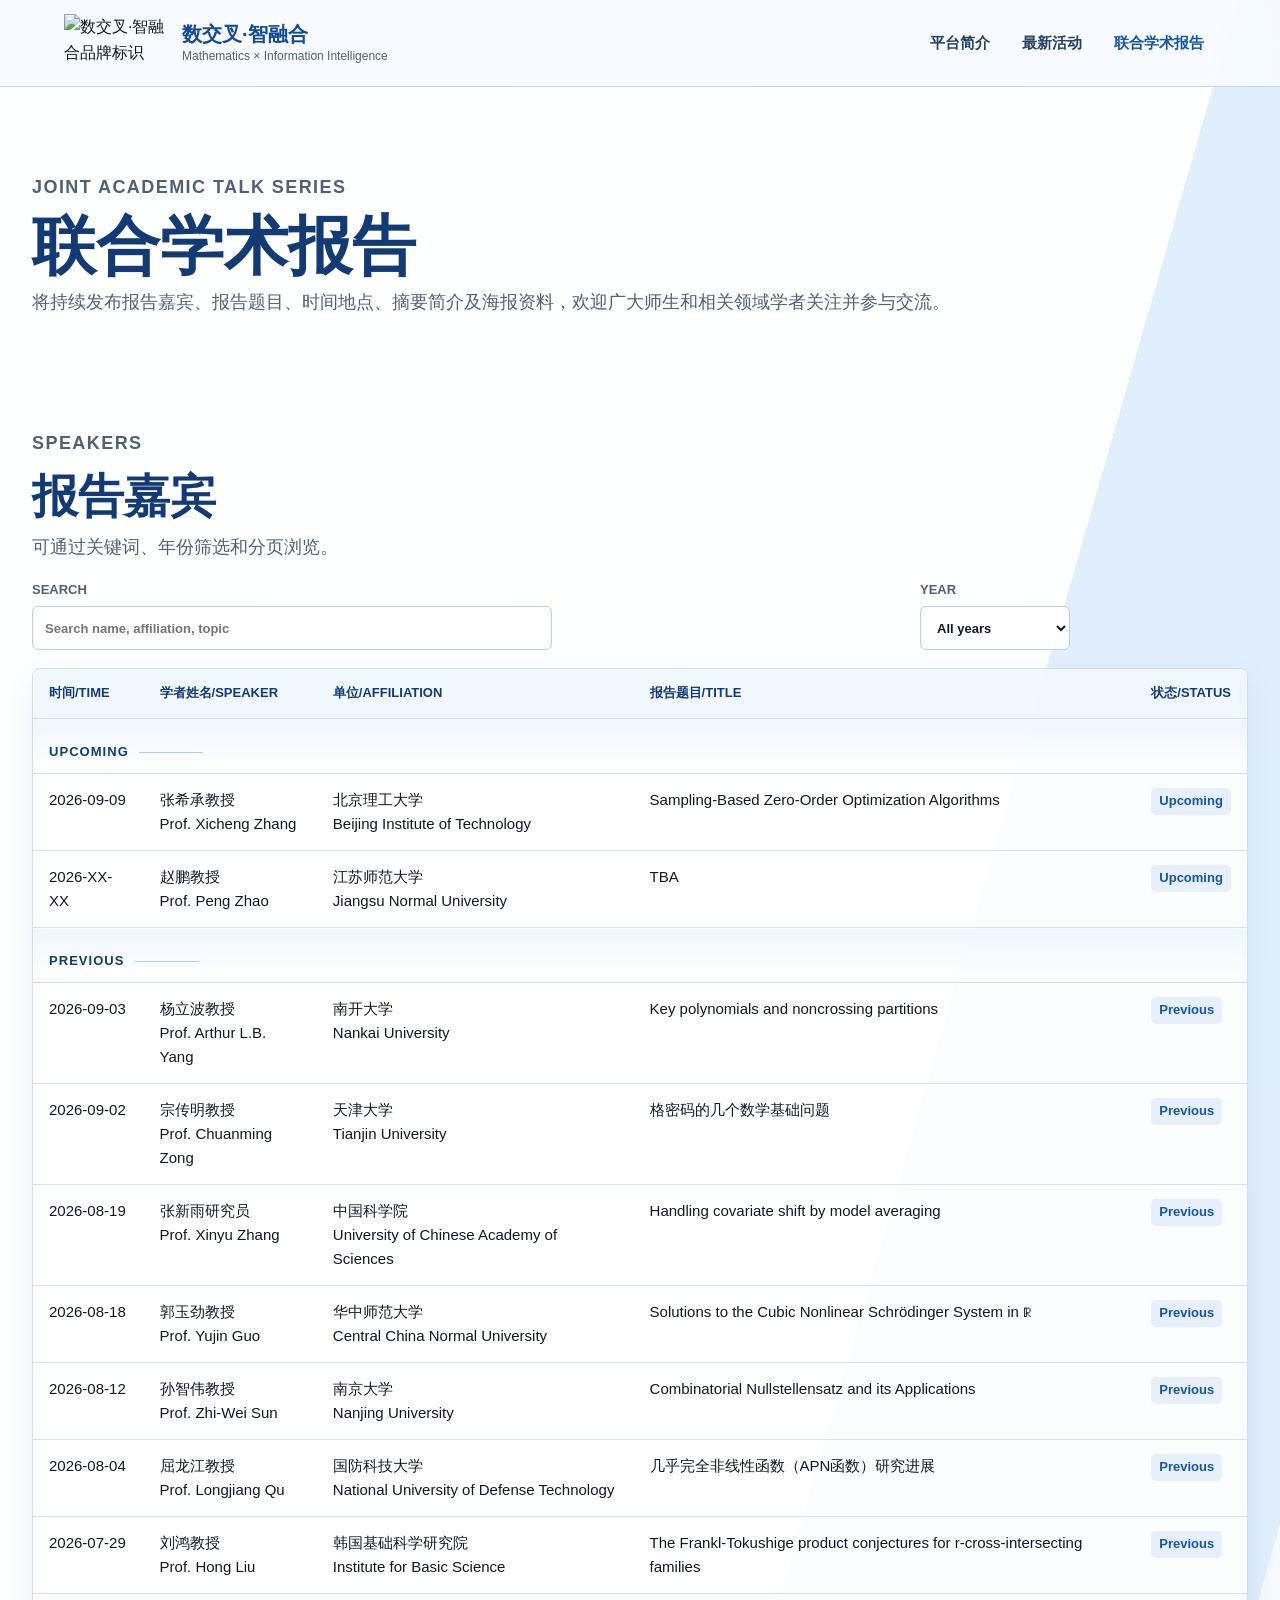
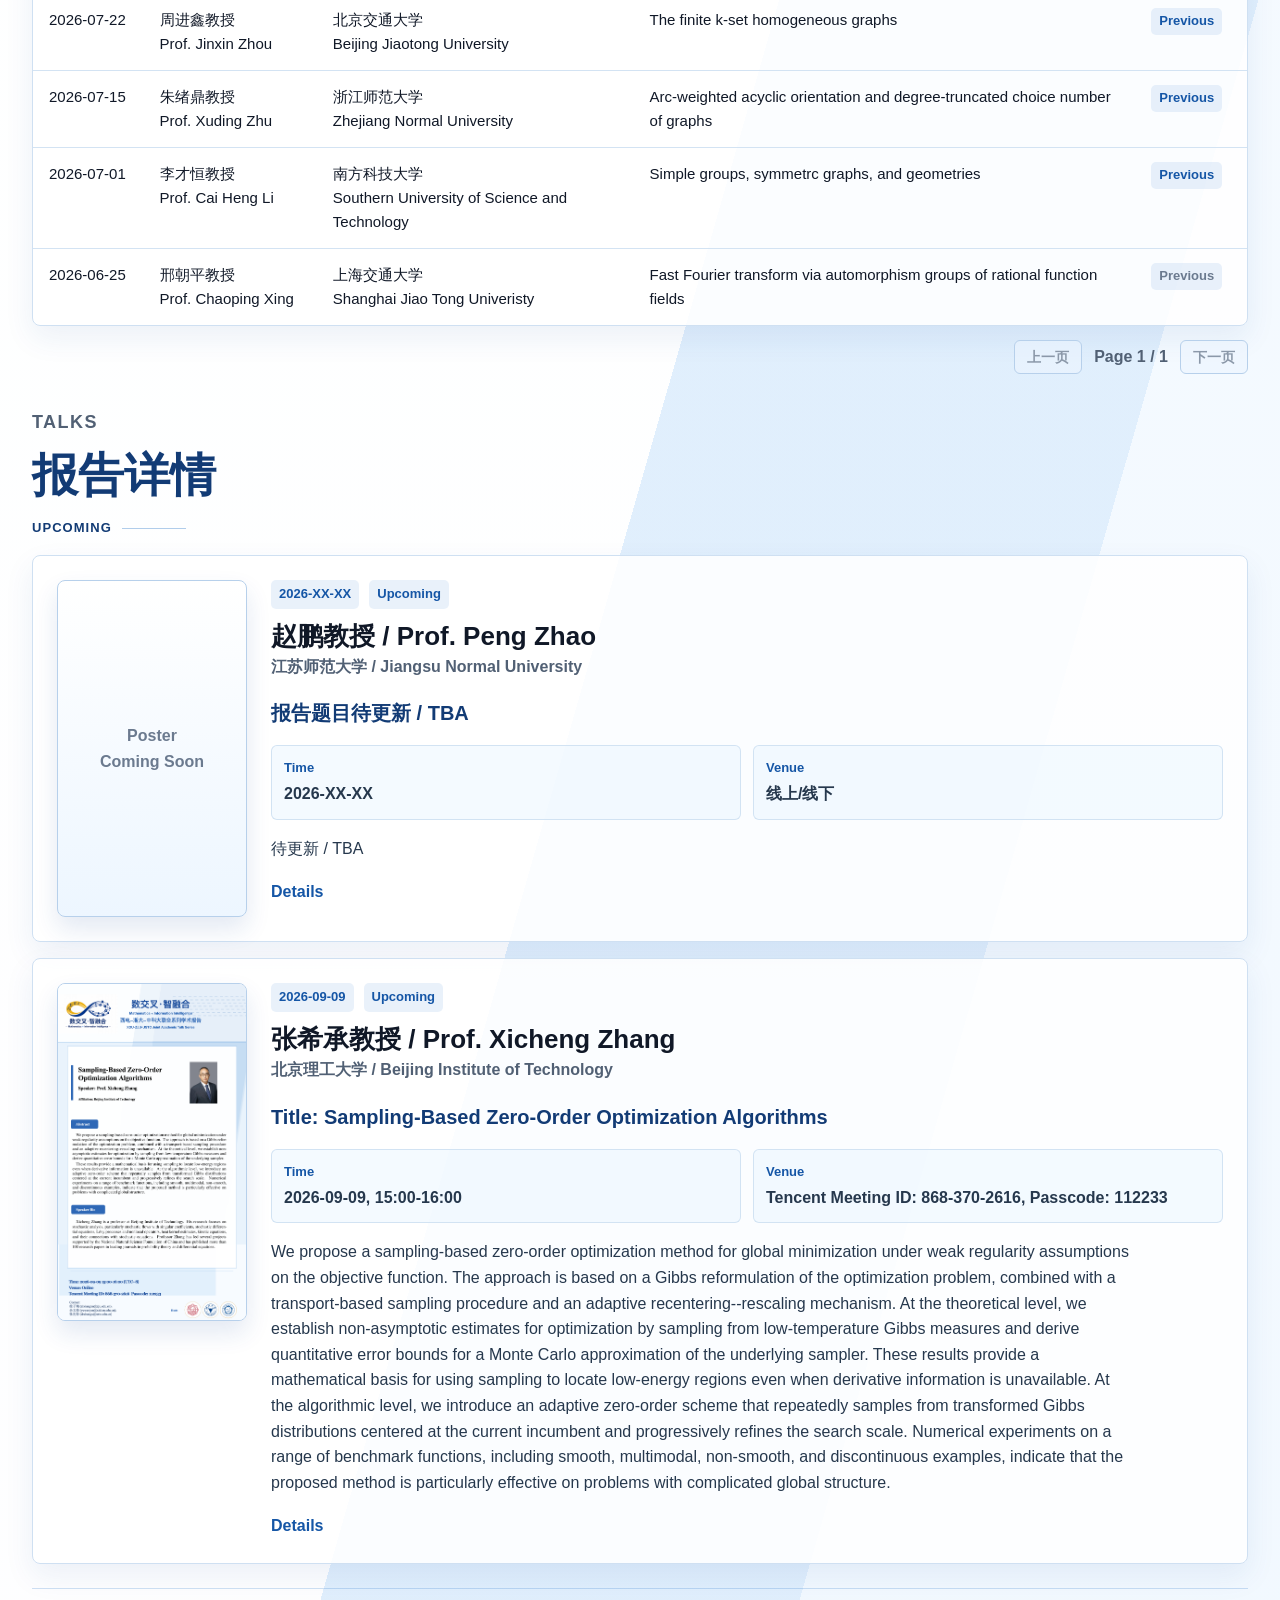
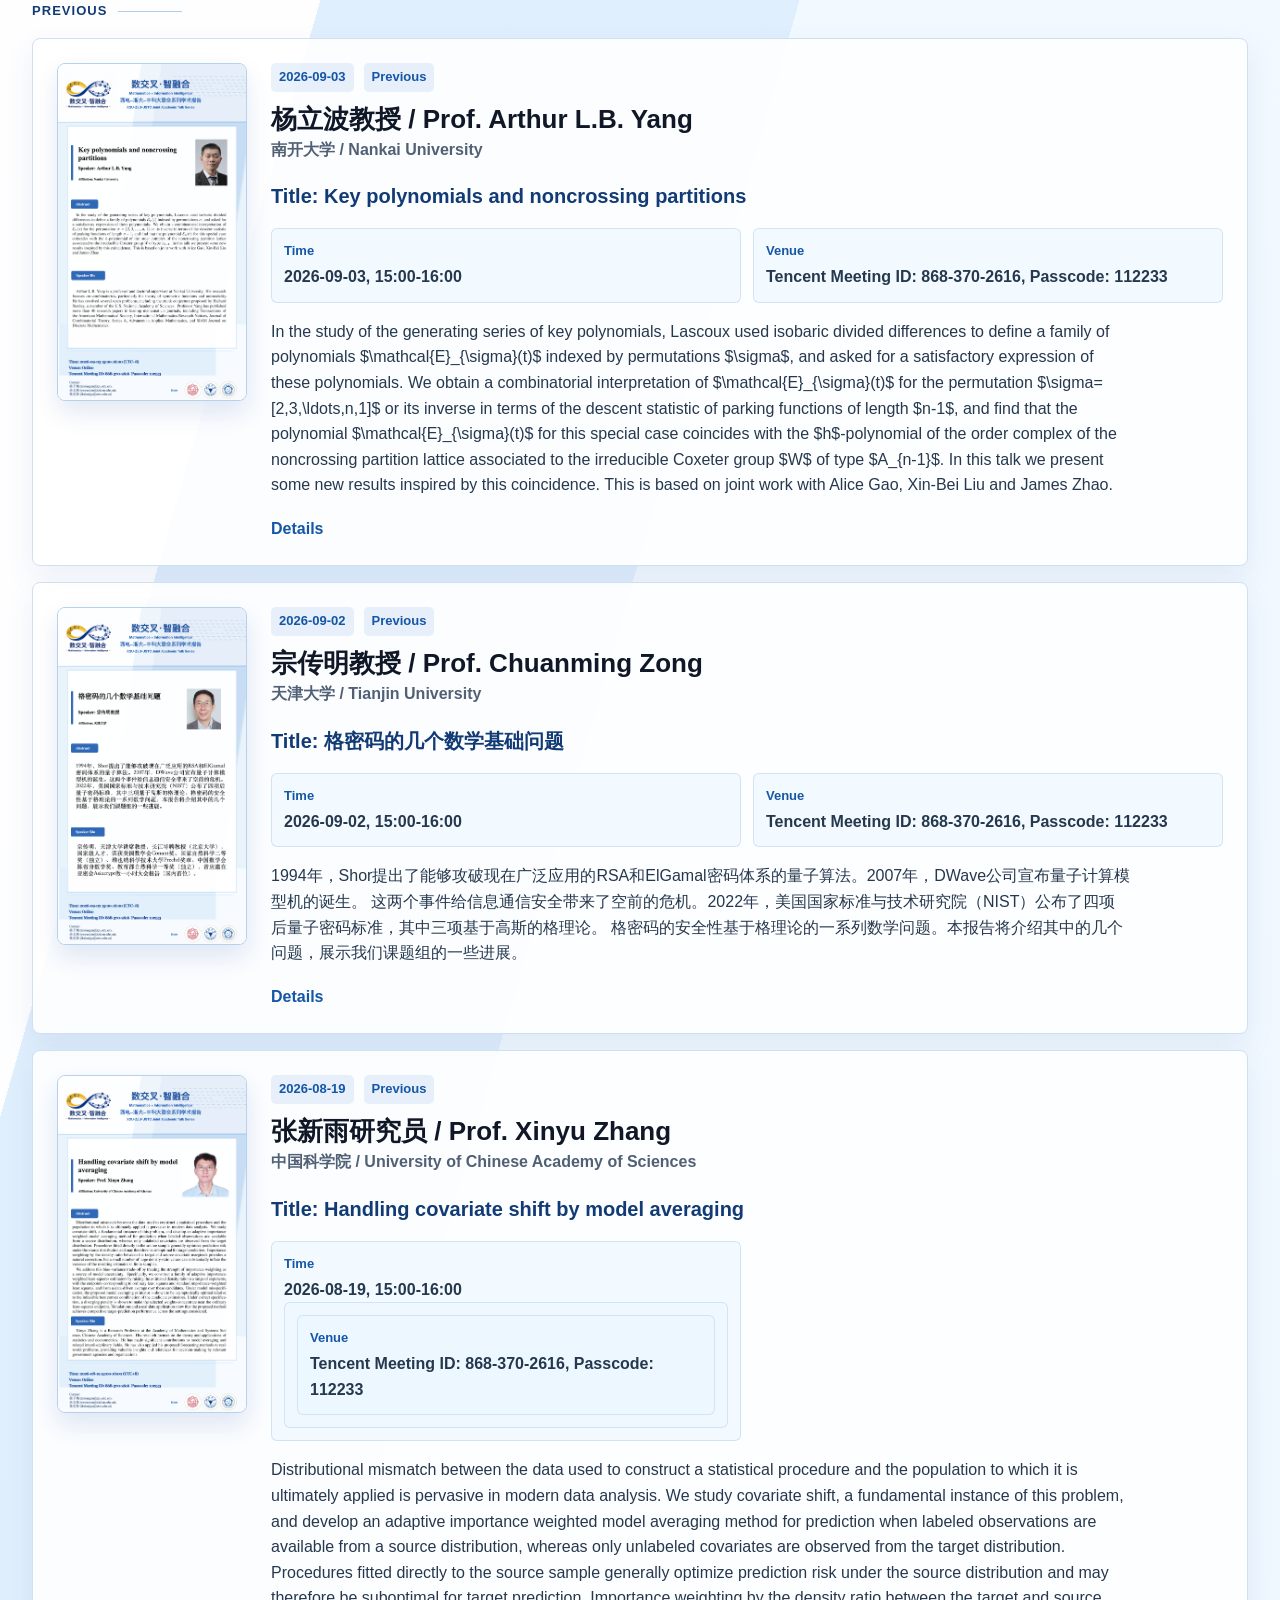
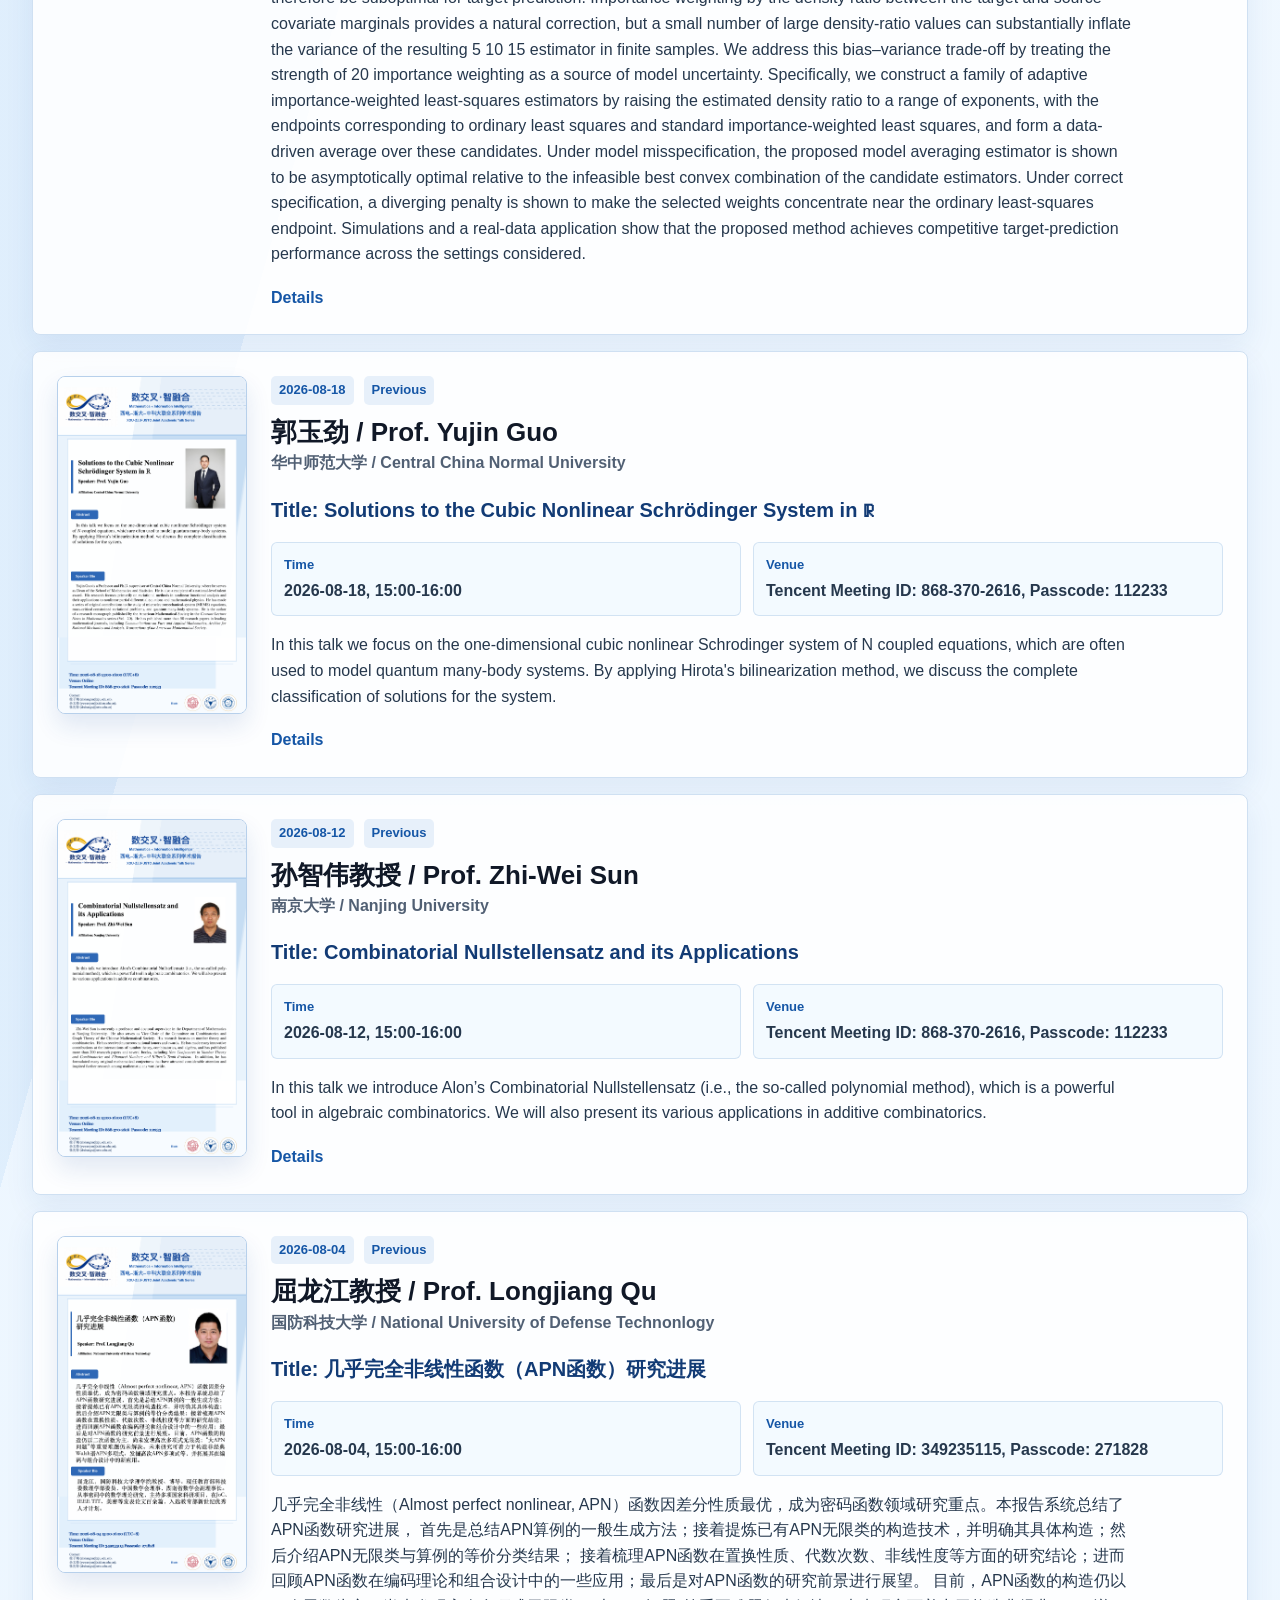
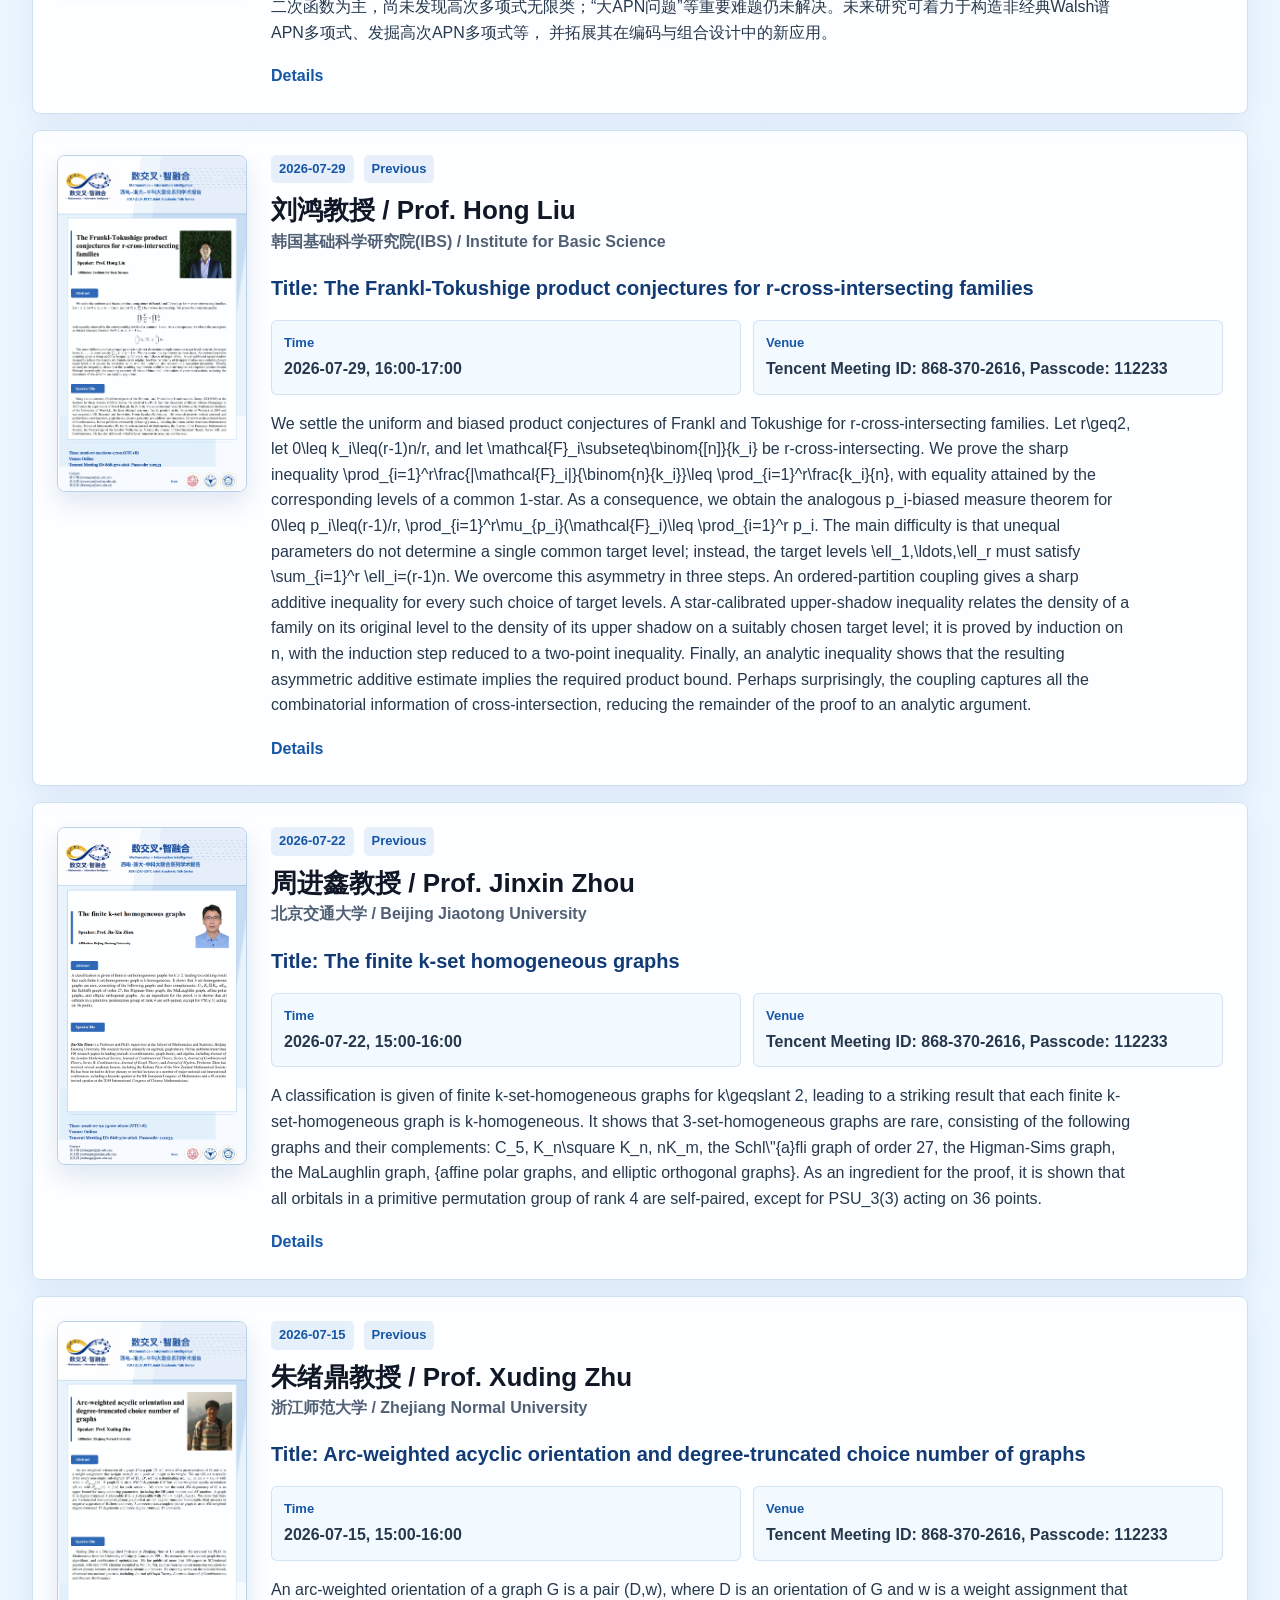
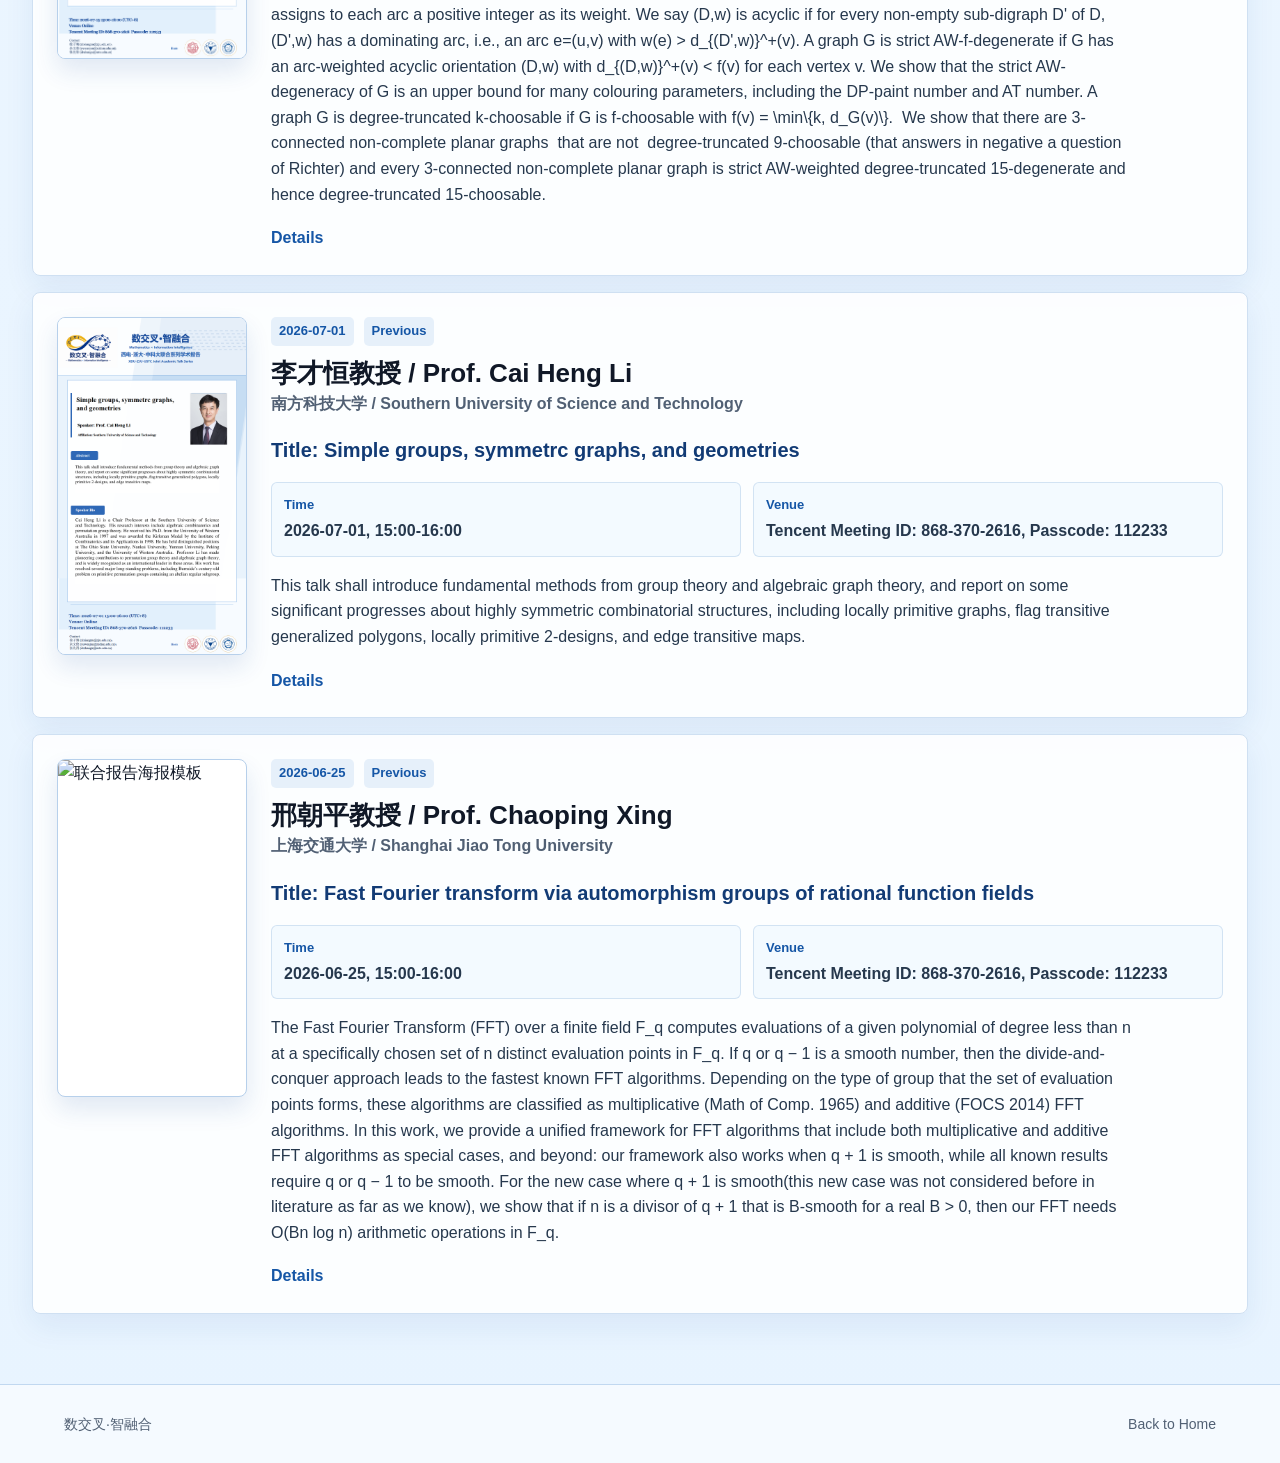
==== commit 789e3b66: "Update joint-reports.html" ====
--- a/joint-reports.html
+++ b/joint-reports.html
@@ -616,9 +616,8 @@
             <dl class="report-details">
               <div>
                 <dt>Time</dt>
-                 <dd>2026-08-19, 15:00-16:00</dd>We propose a sampling-based zero-order optimization method for global minimization under weak regularity assumptions on the objective function. The approach is based on a Gibbs reformulation of the optimization problem, combined with a transport-based sampling procedure and an adaptive recentering--rescaling mechanism. At the theoretical level, we establish non-asymptotic estimates for optimization by sampling from low-temperature Gibbs measures and derive quantitative error bounds for a Monte Carlo approximation of the underlying sampler.
-  These results provide a mathematical basis for using sampling to locate low-energy regions even when derivative information is unavailable. At the algorithmic level, we introduce an adaptive zero-order scheme that repeatedly samples from transformed Gibbs distributions centered at the current incumbent and progressively refines the search scale. Numerical experiments on a range of benchmark functions, including smooth, multimodal, non-smooth, and discontinuous examples, indicate that the proposed method is particularly effective on problems with complicated global structure. 
-              </div>
+                 <dd>2026-08-19, 15:00-16:00</dd>
+              <div>
               <div>
                 <dt>Venue</dt>
                 <dd>Tencent Meeting ID: 868-370-2616, Passcode: 112233</dd>
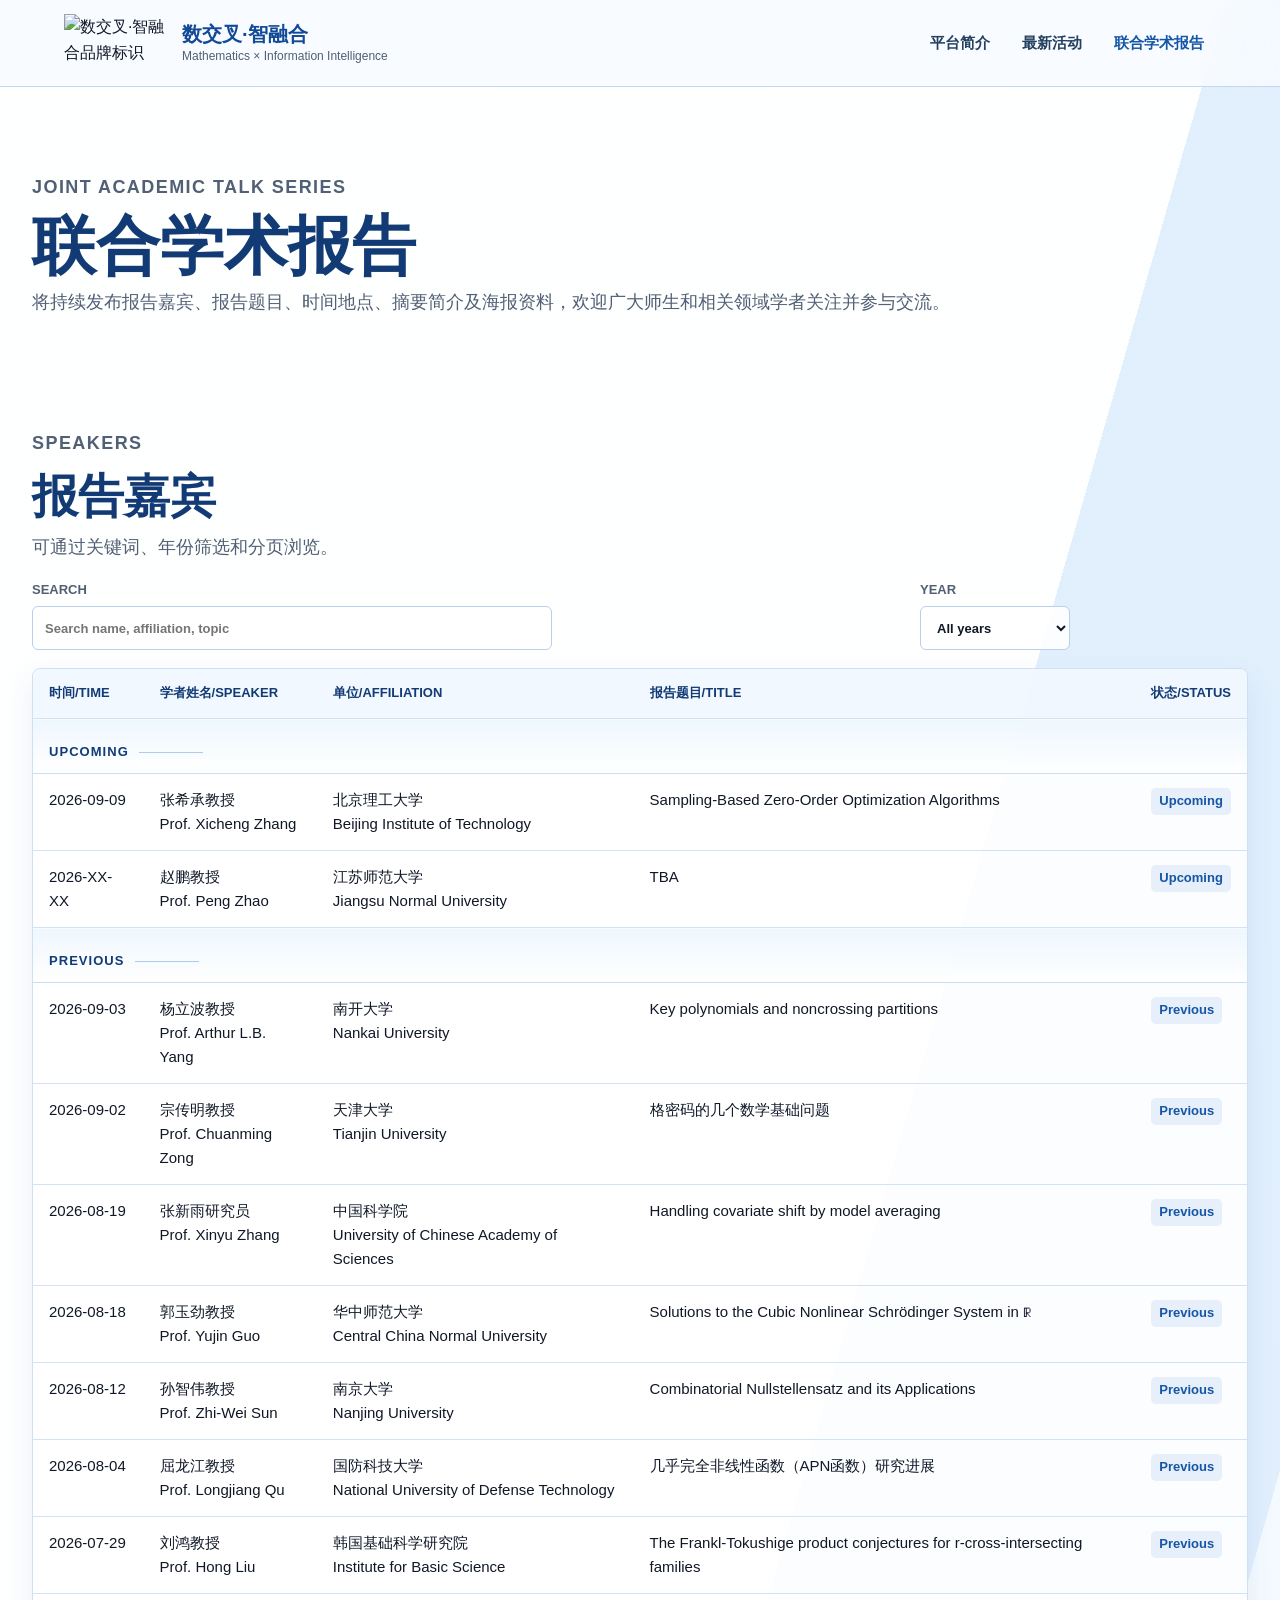
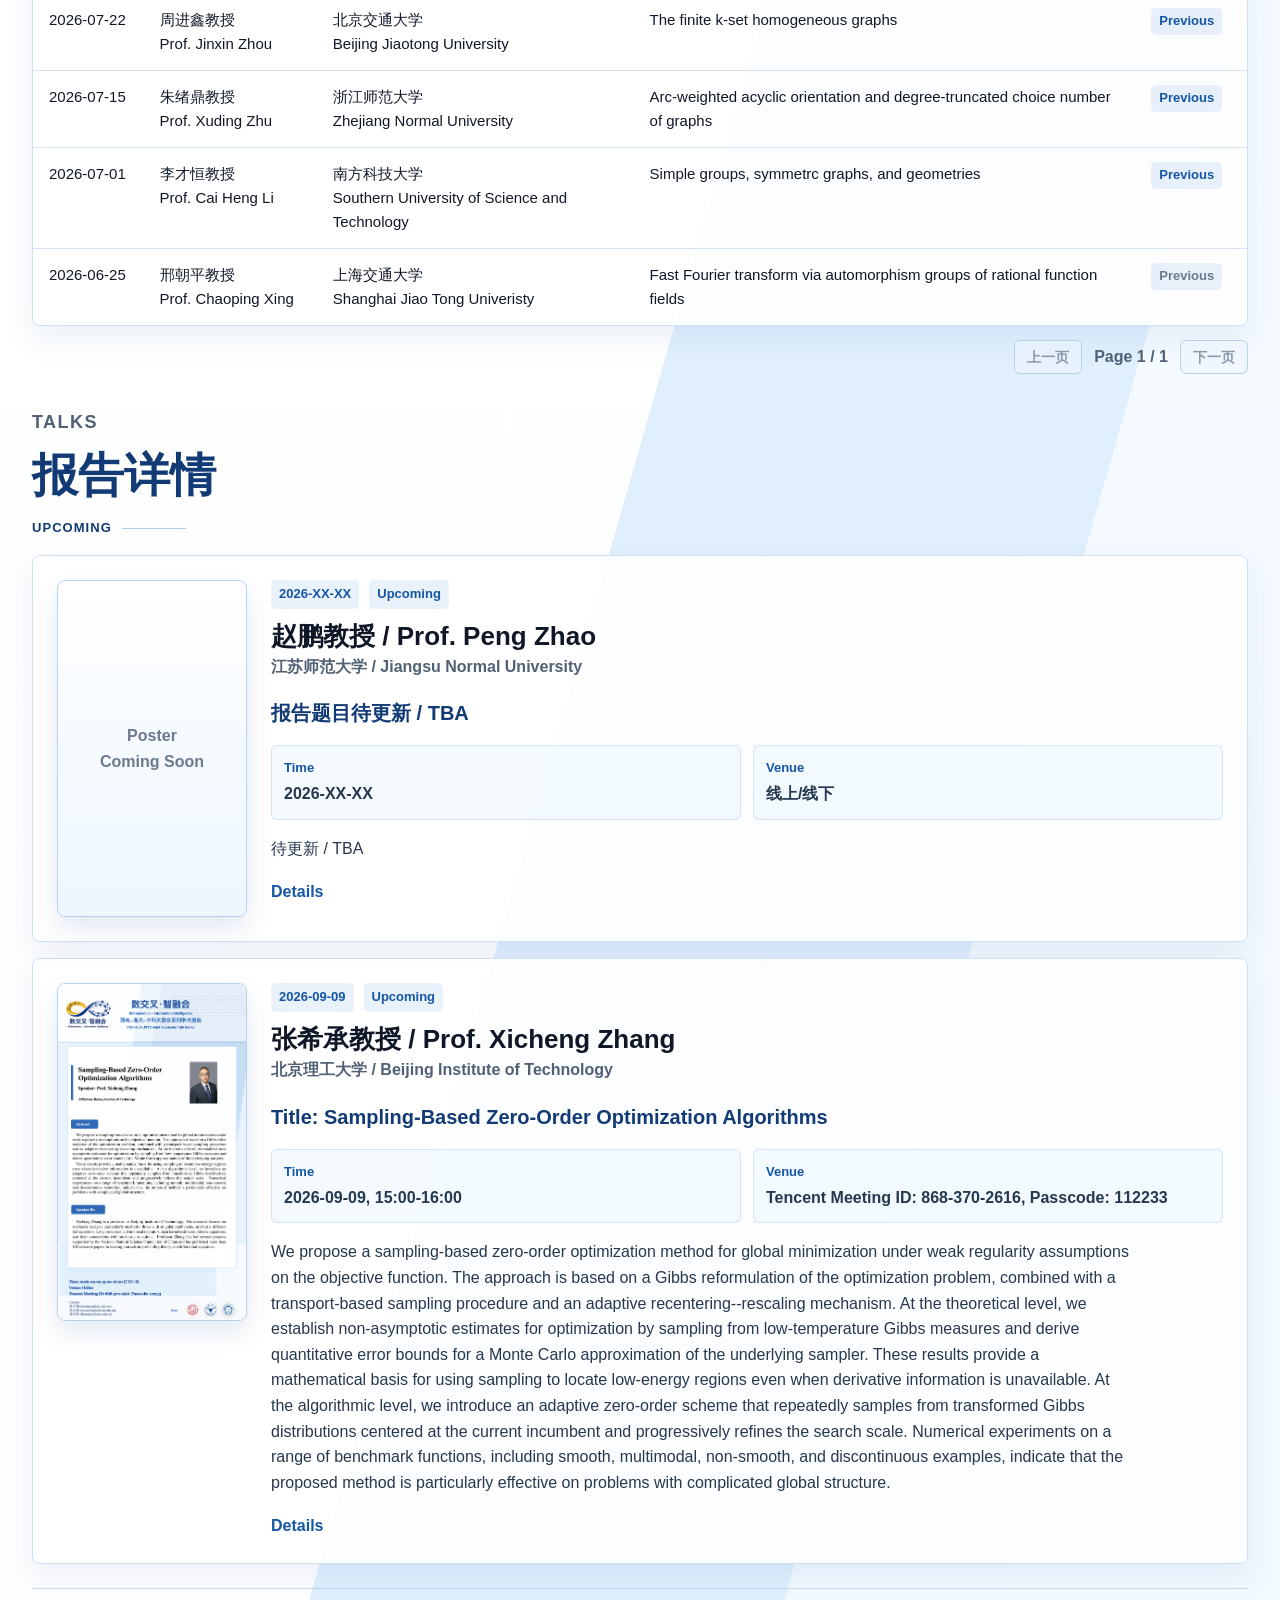
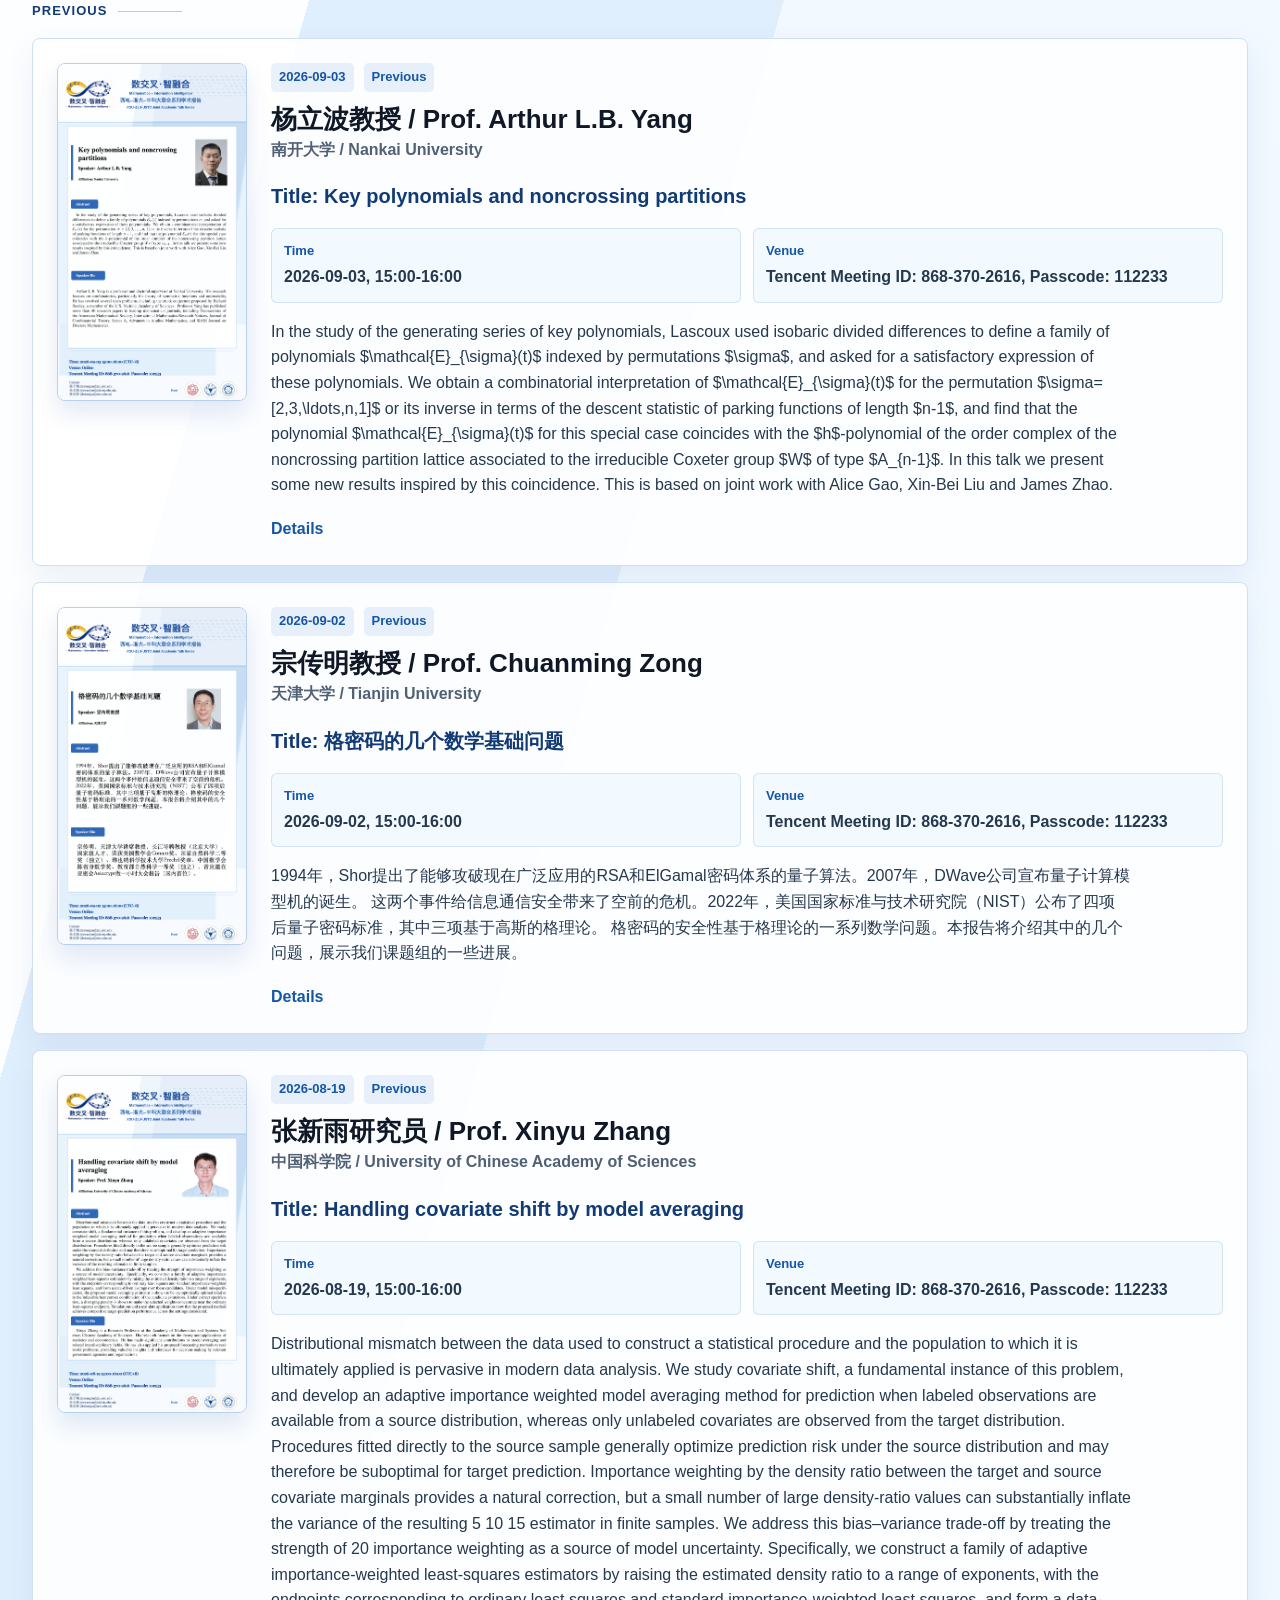
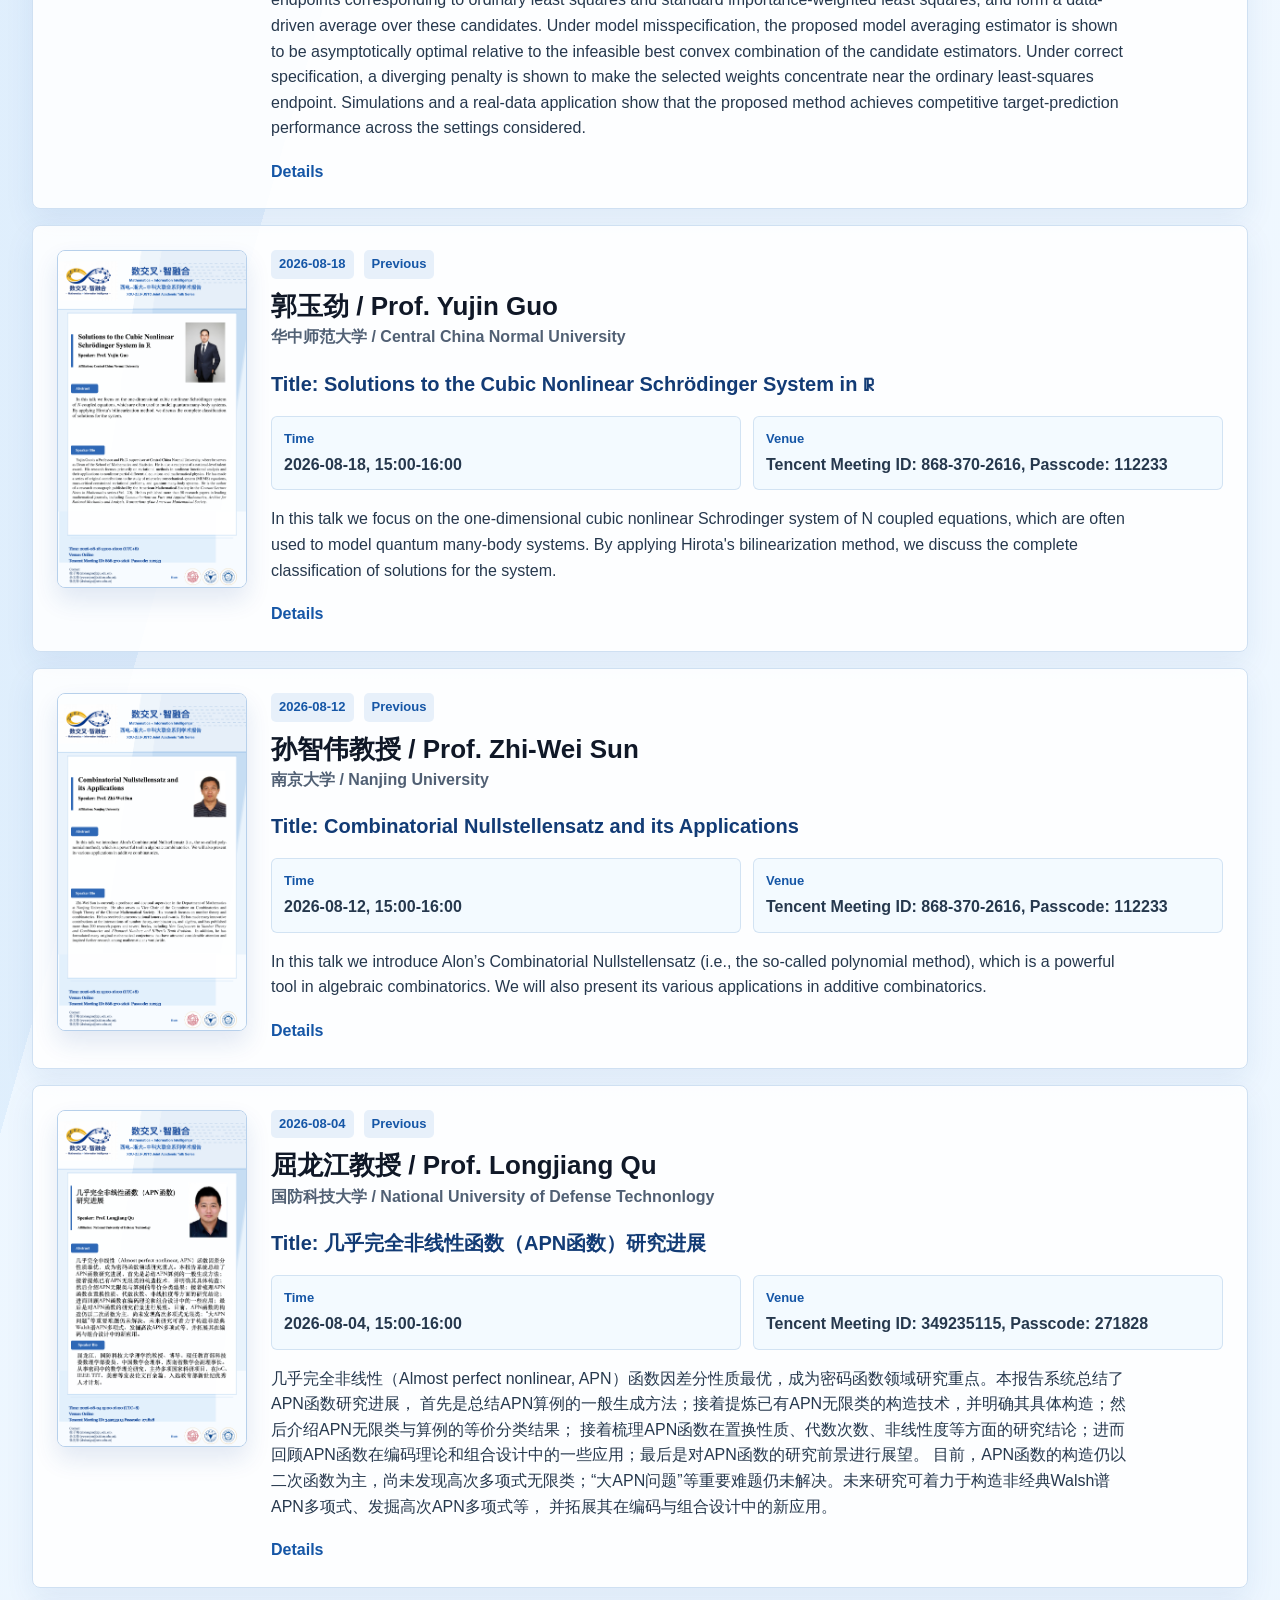
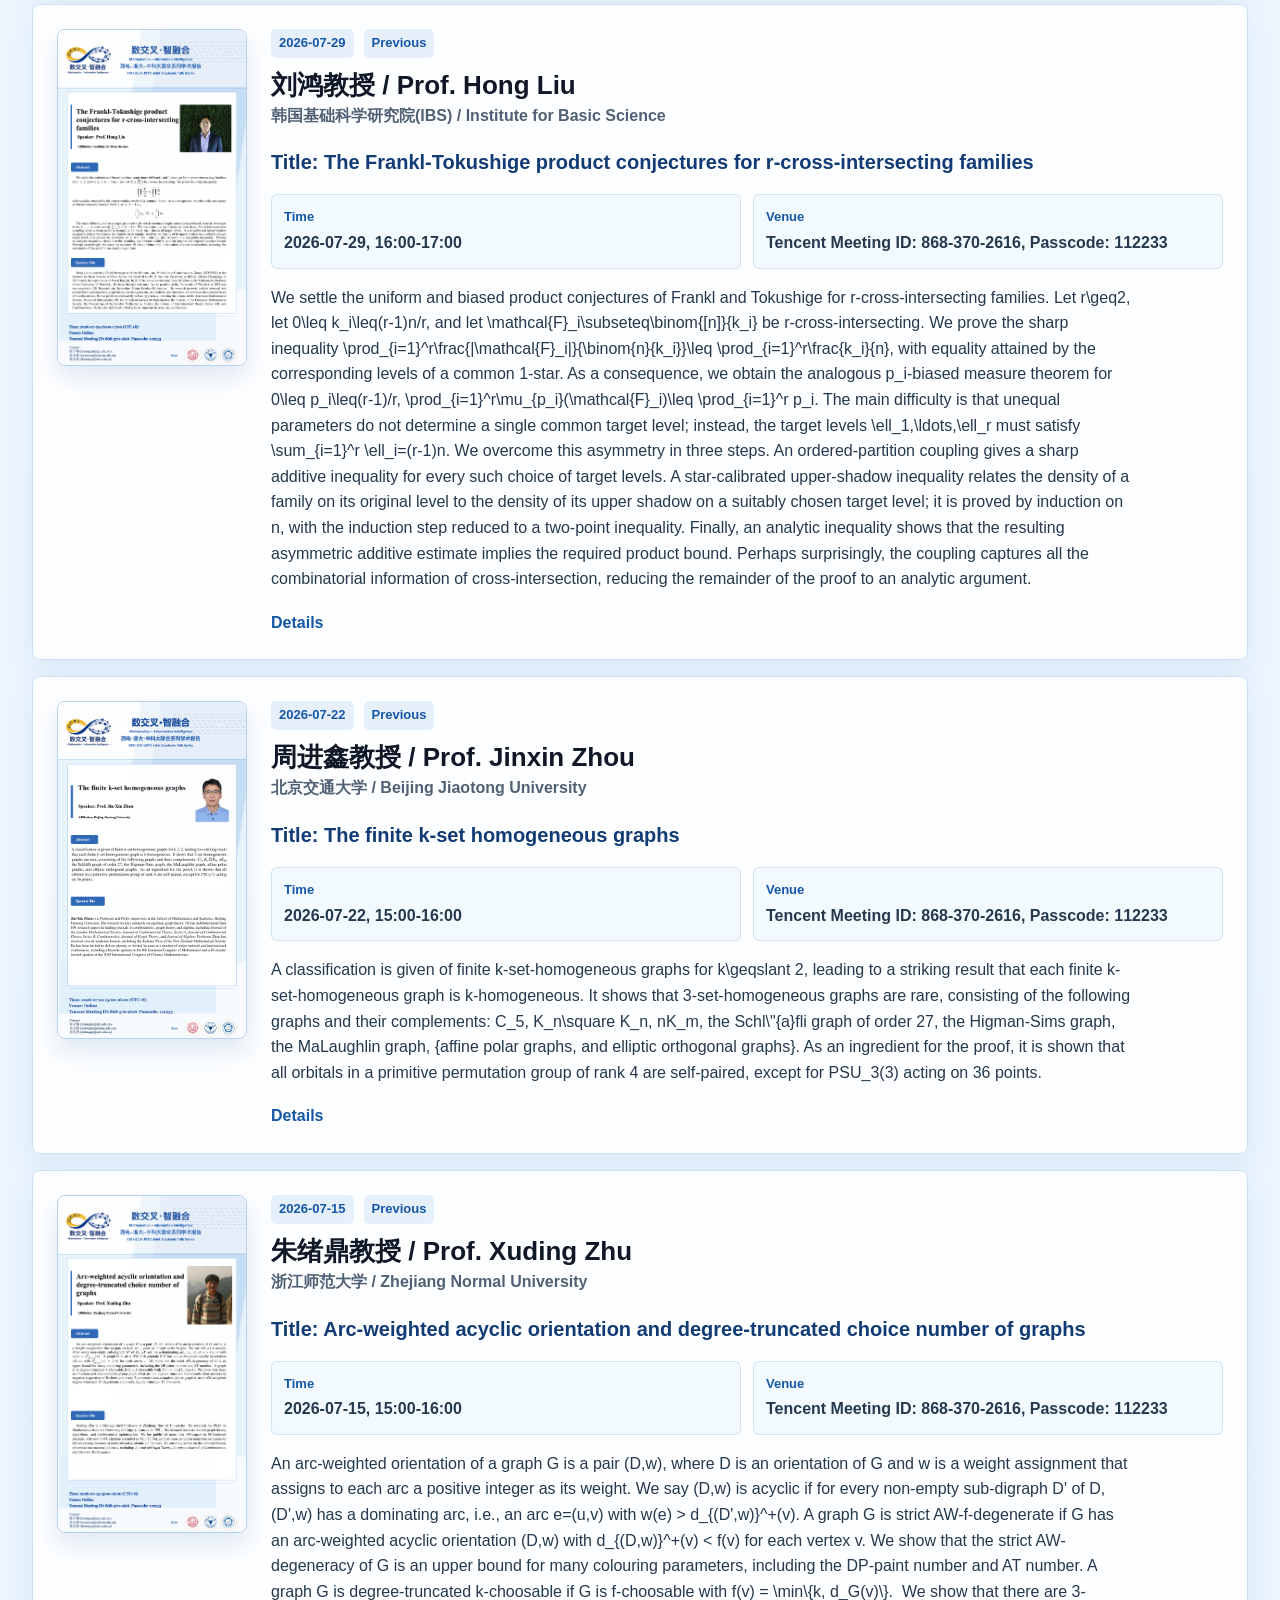
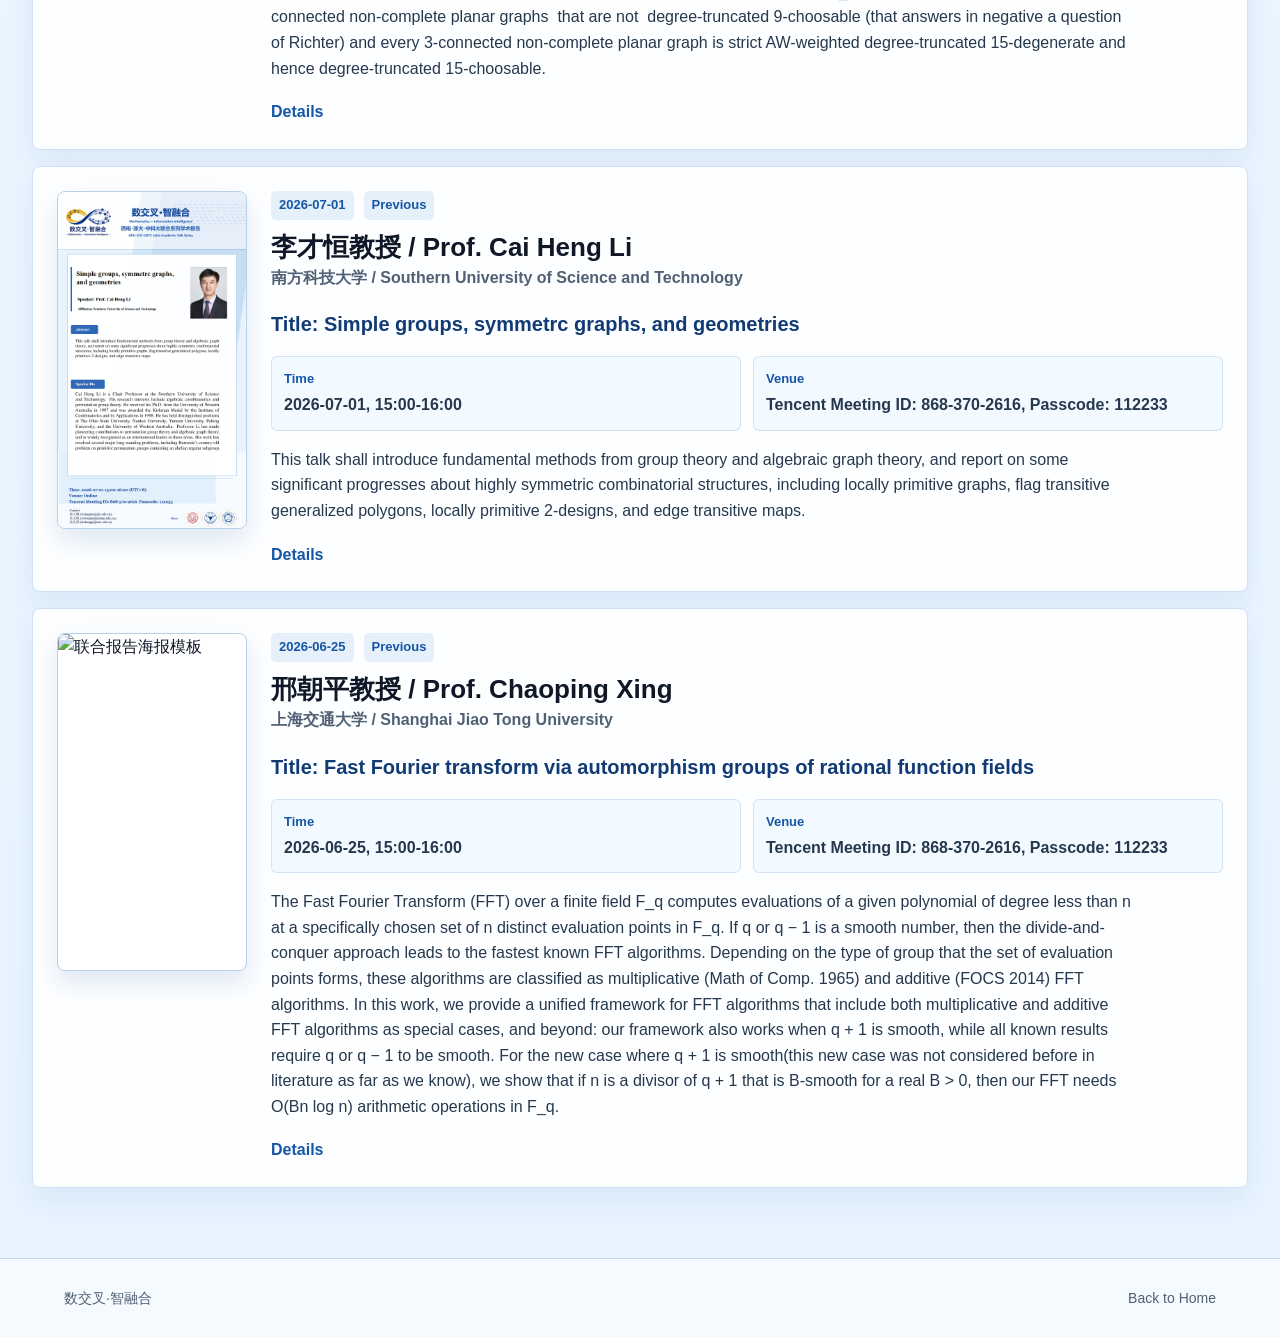
==== commit ba5b88e8: "Update joint-reports.html" ====
--- a/joint-reports.html
+++ b/joint-reports.html
@@ -617,7 +617,7 @@
               <div>
                 <dt>Time</dt>
                  <dd>2026-08-19, 15:00-16:00</dd>
-              <div>
+              </div>
               <div>
                 <dt>Venue</dt>
                 <dd>Tencent Meeting ID: 868-370-2616, Passcode: 112233</dd>
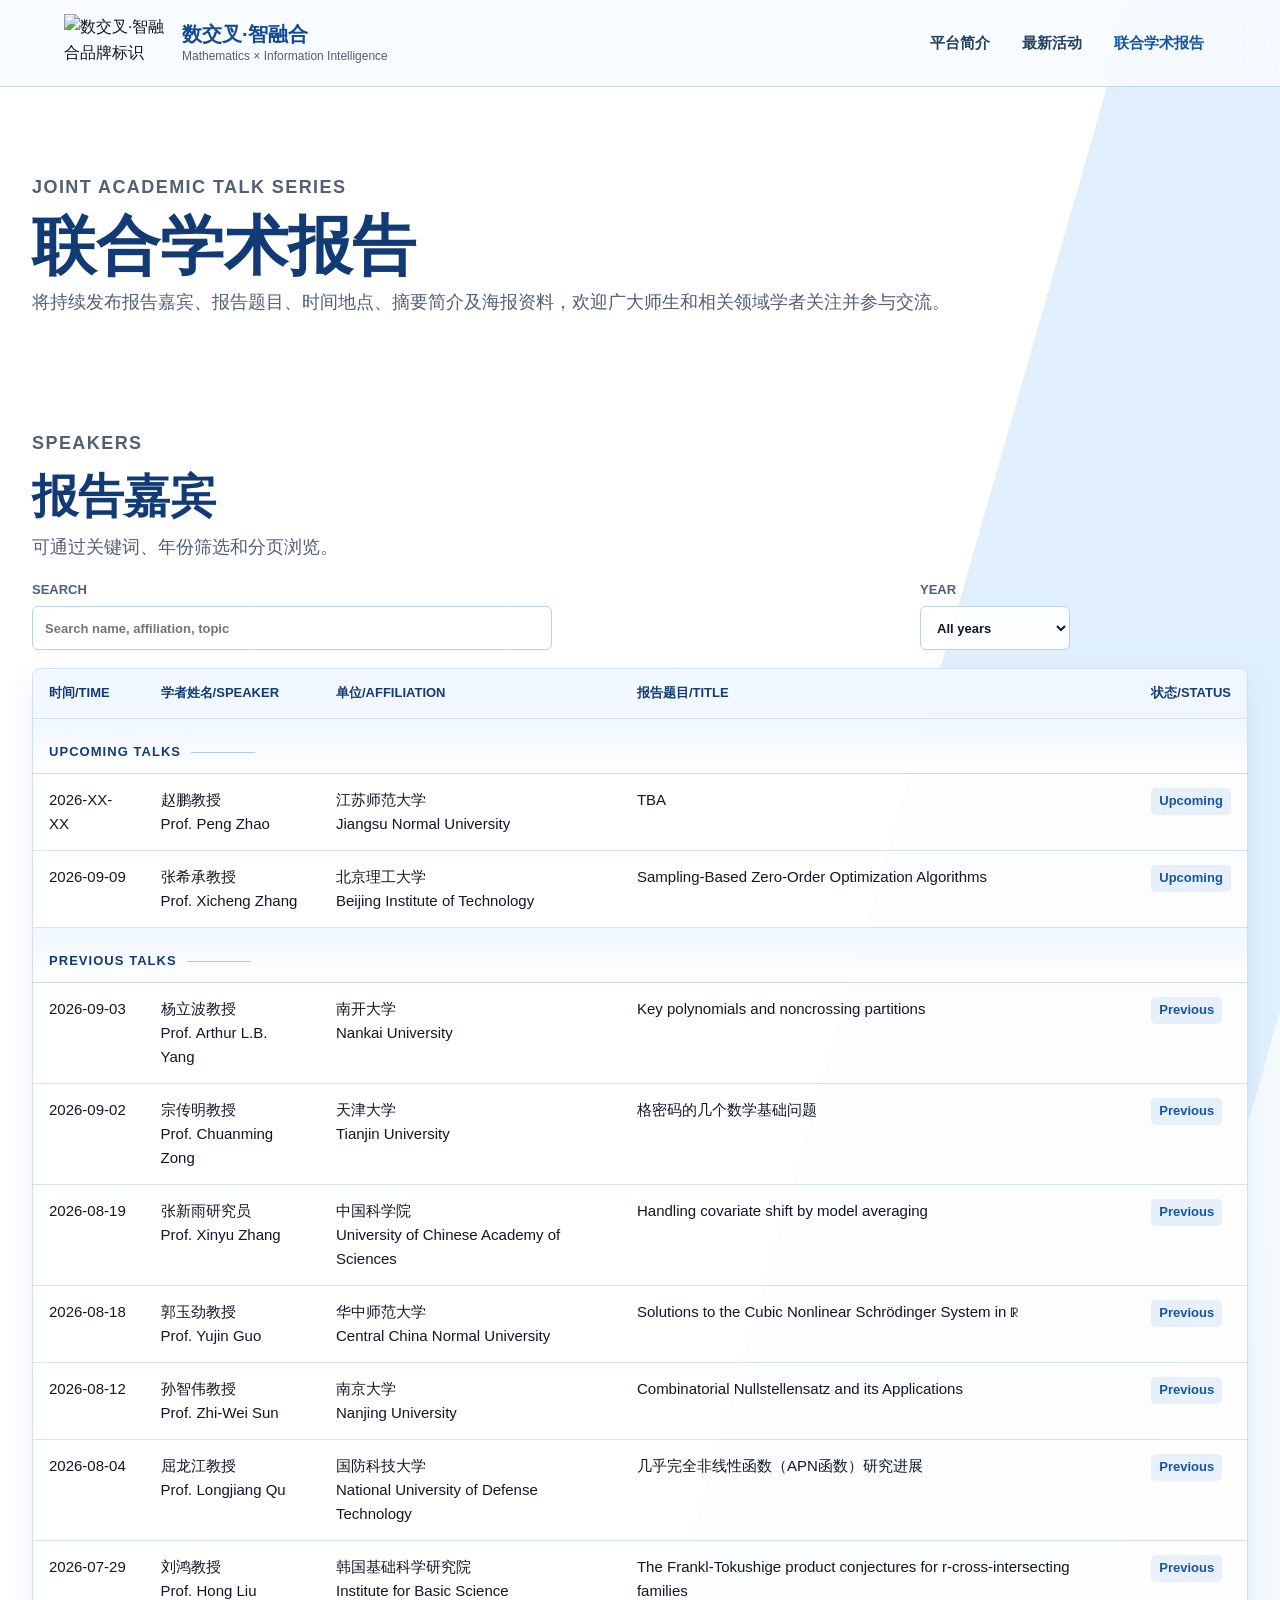
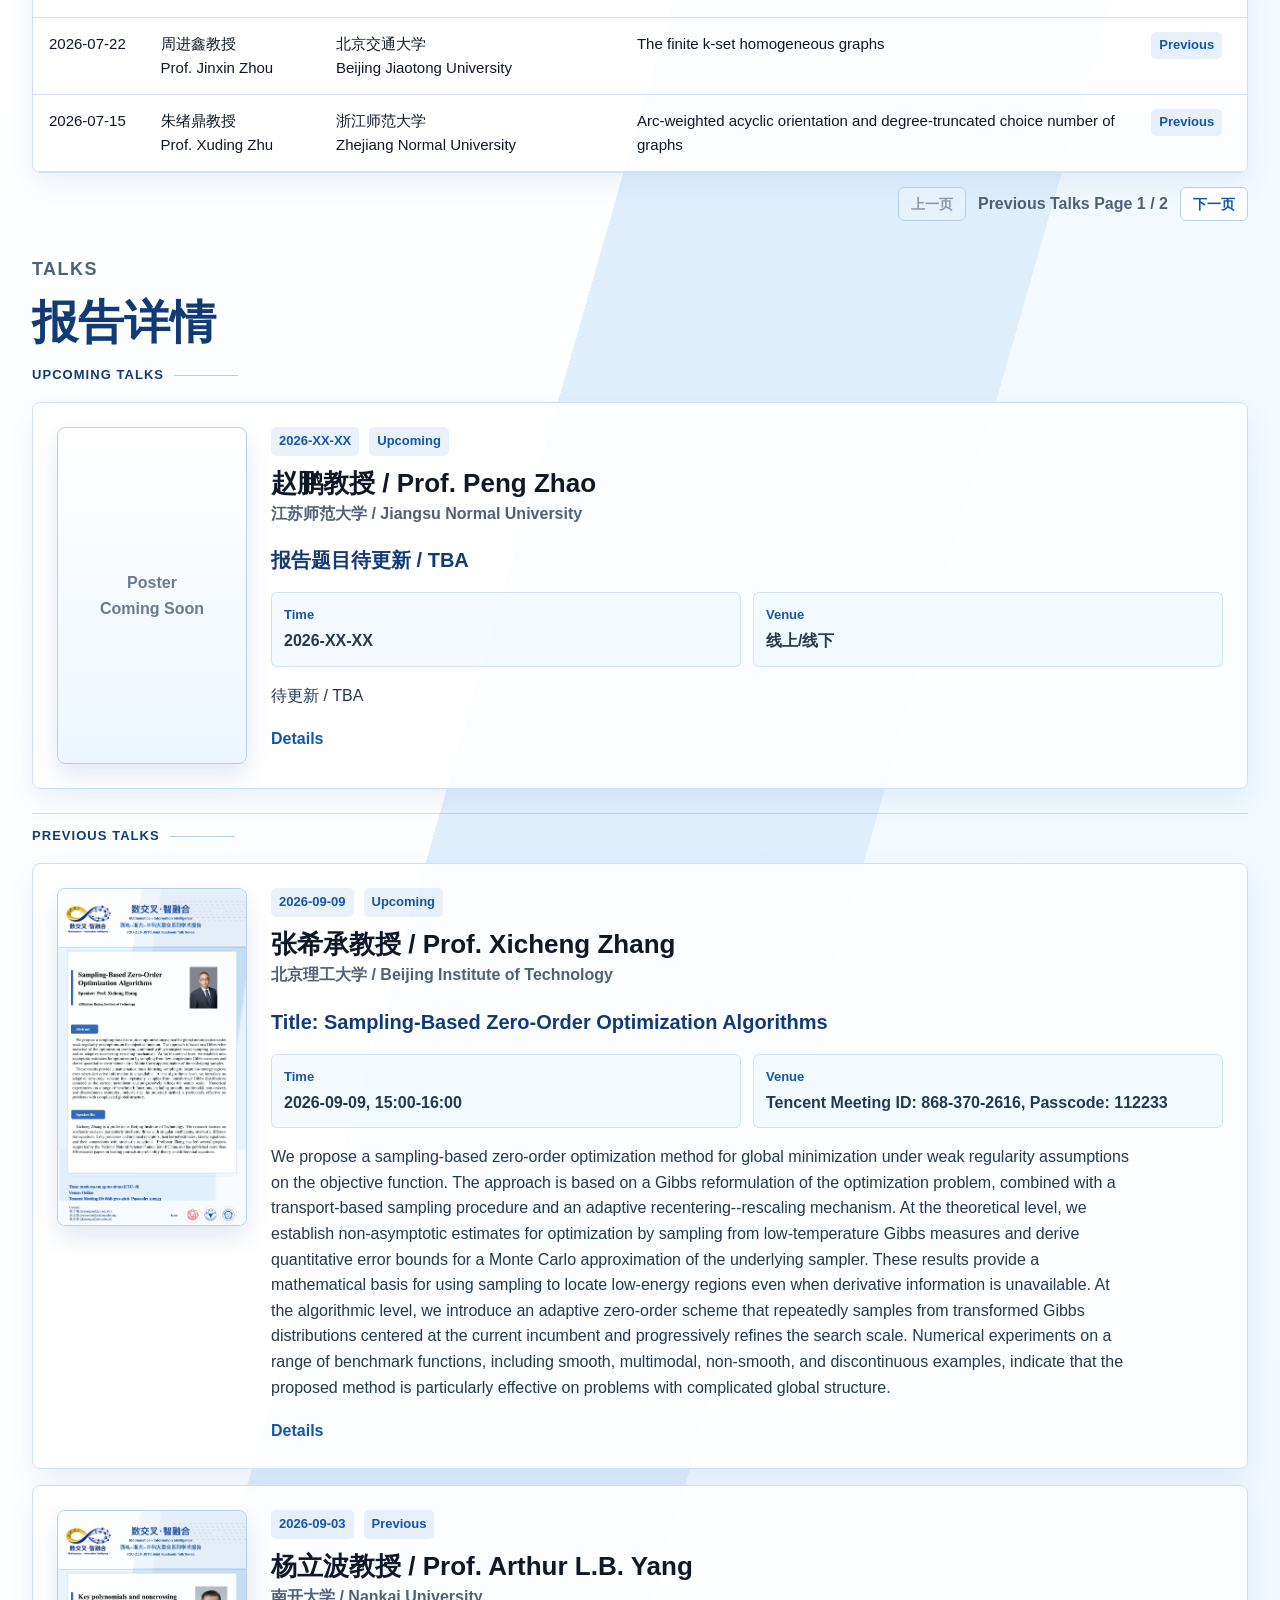
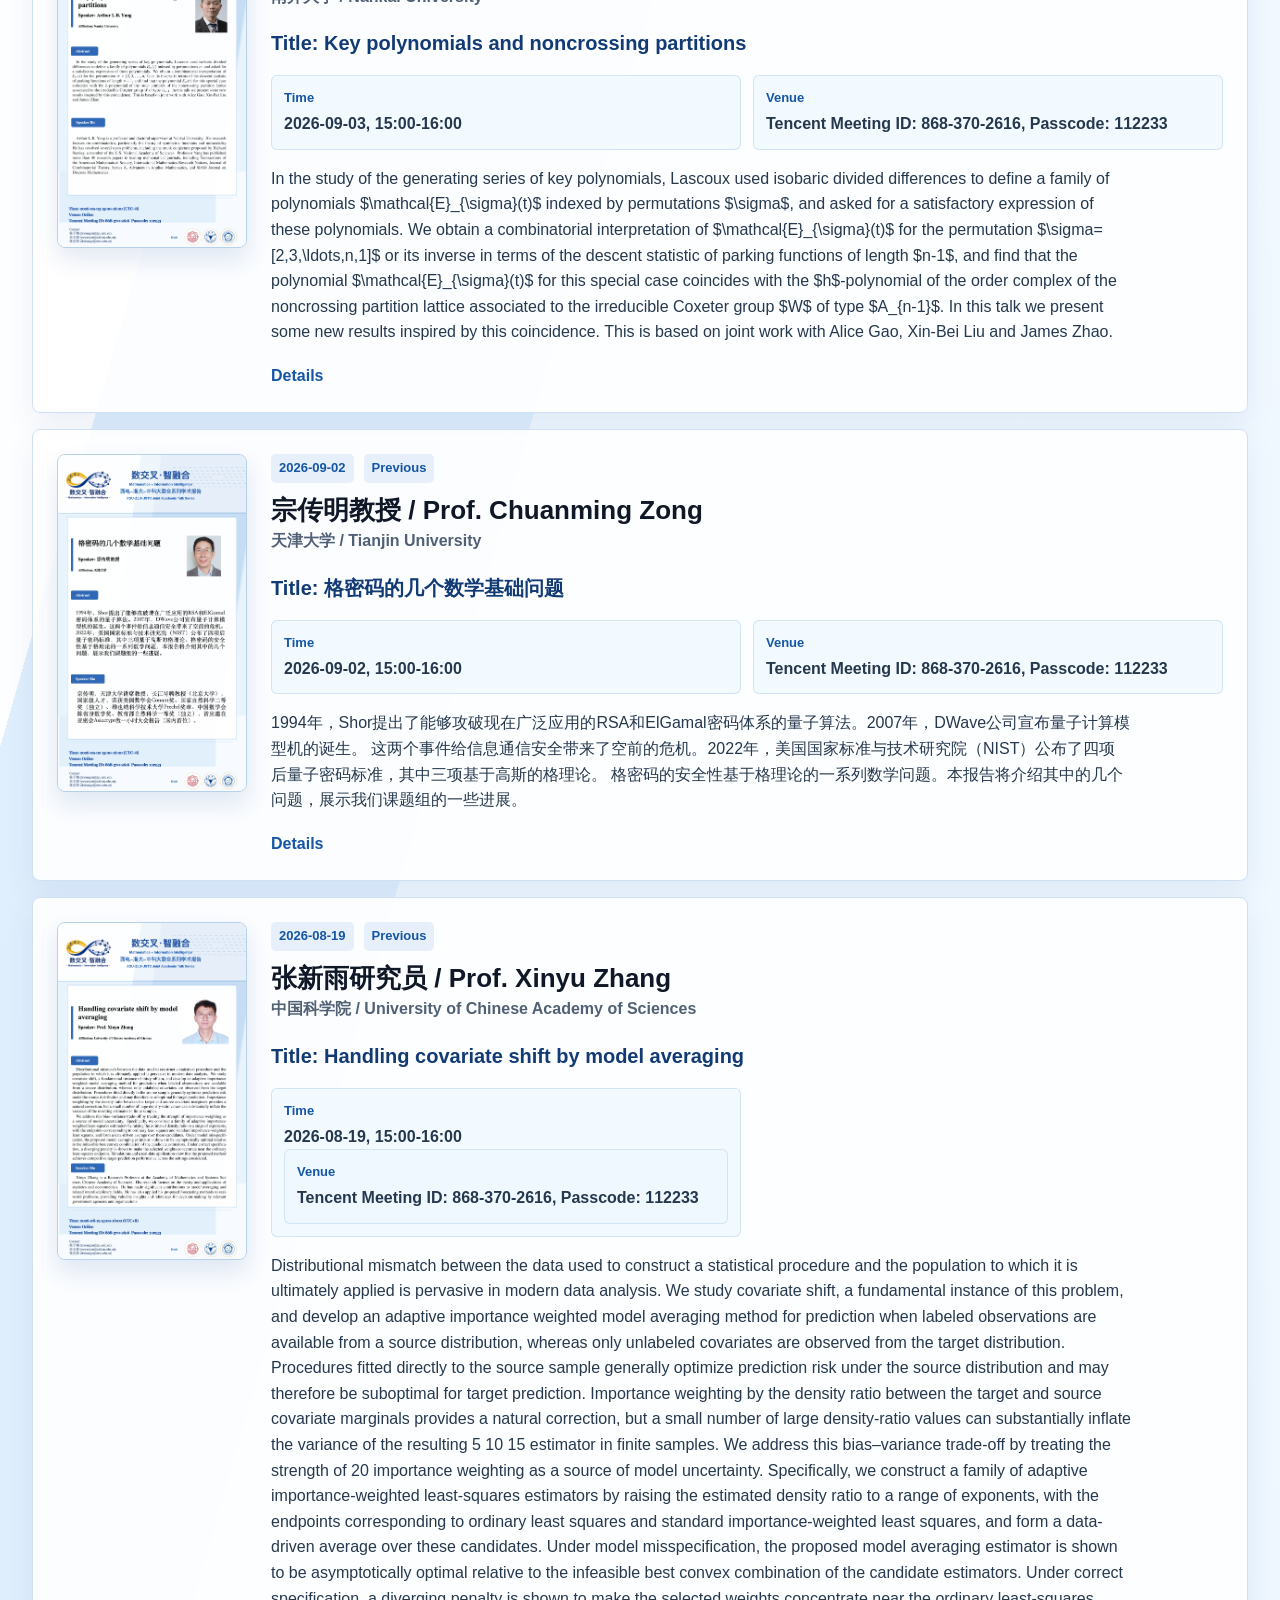
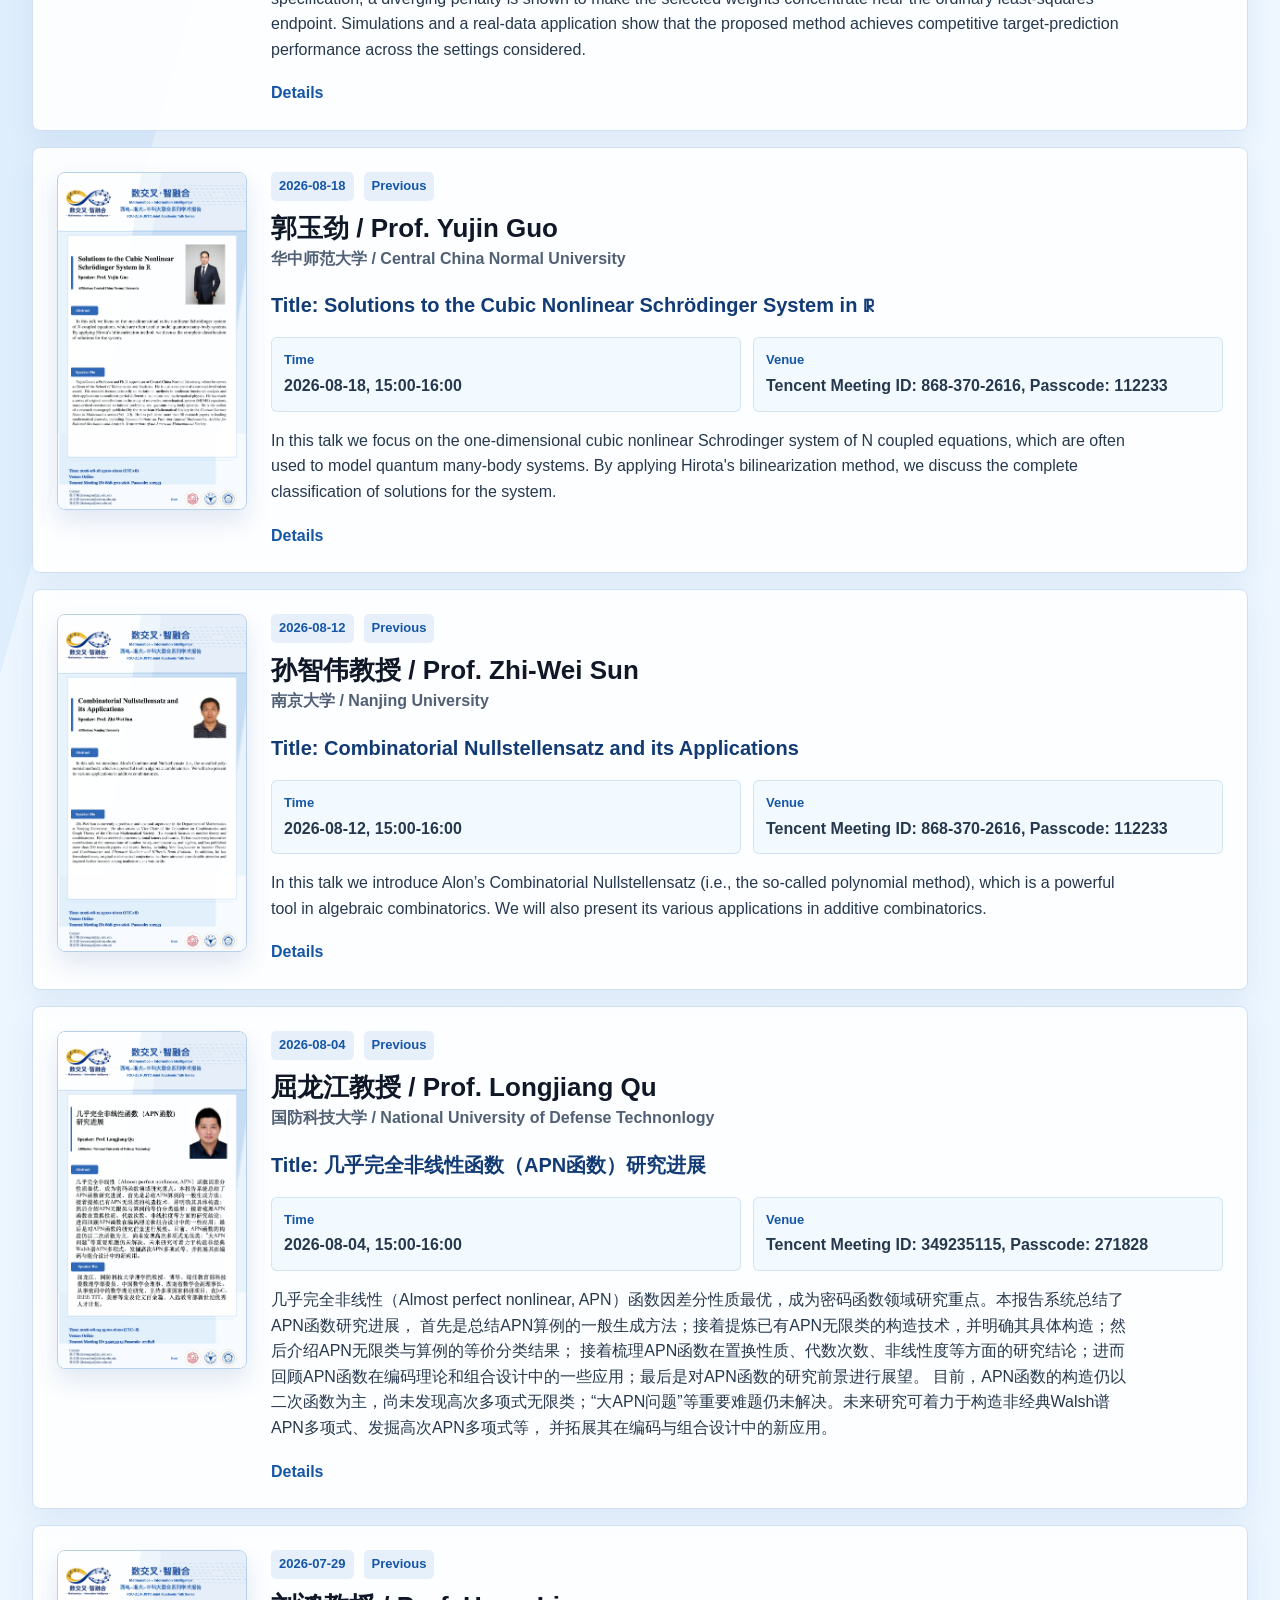
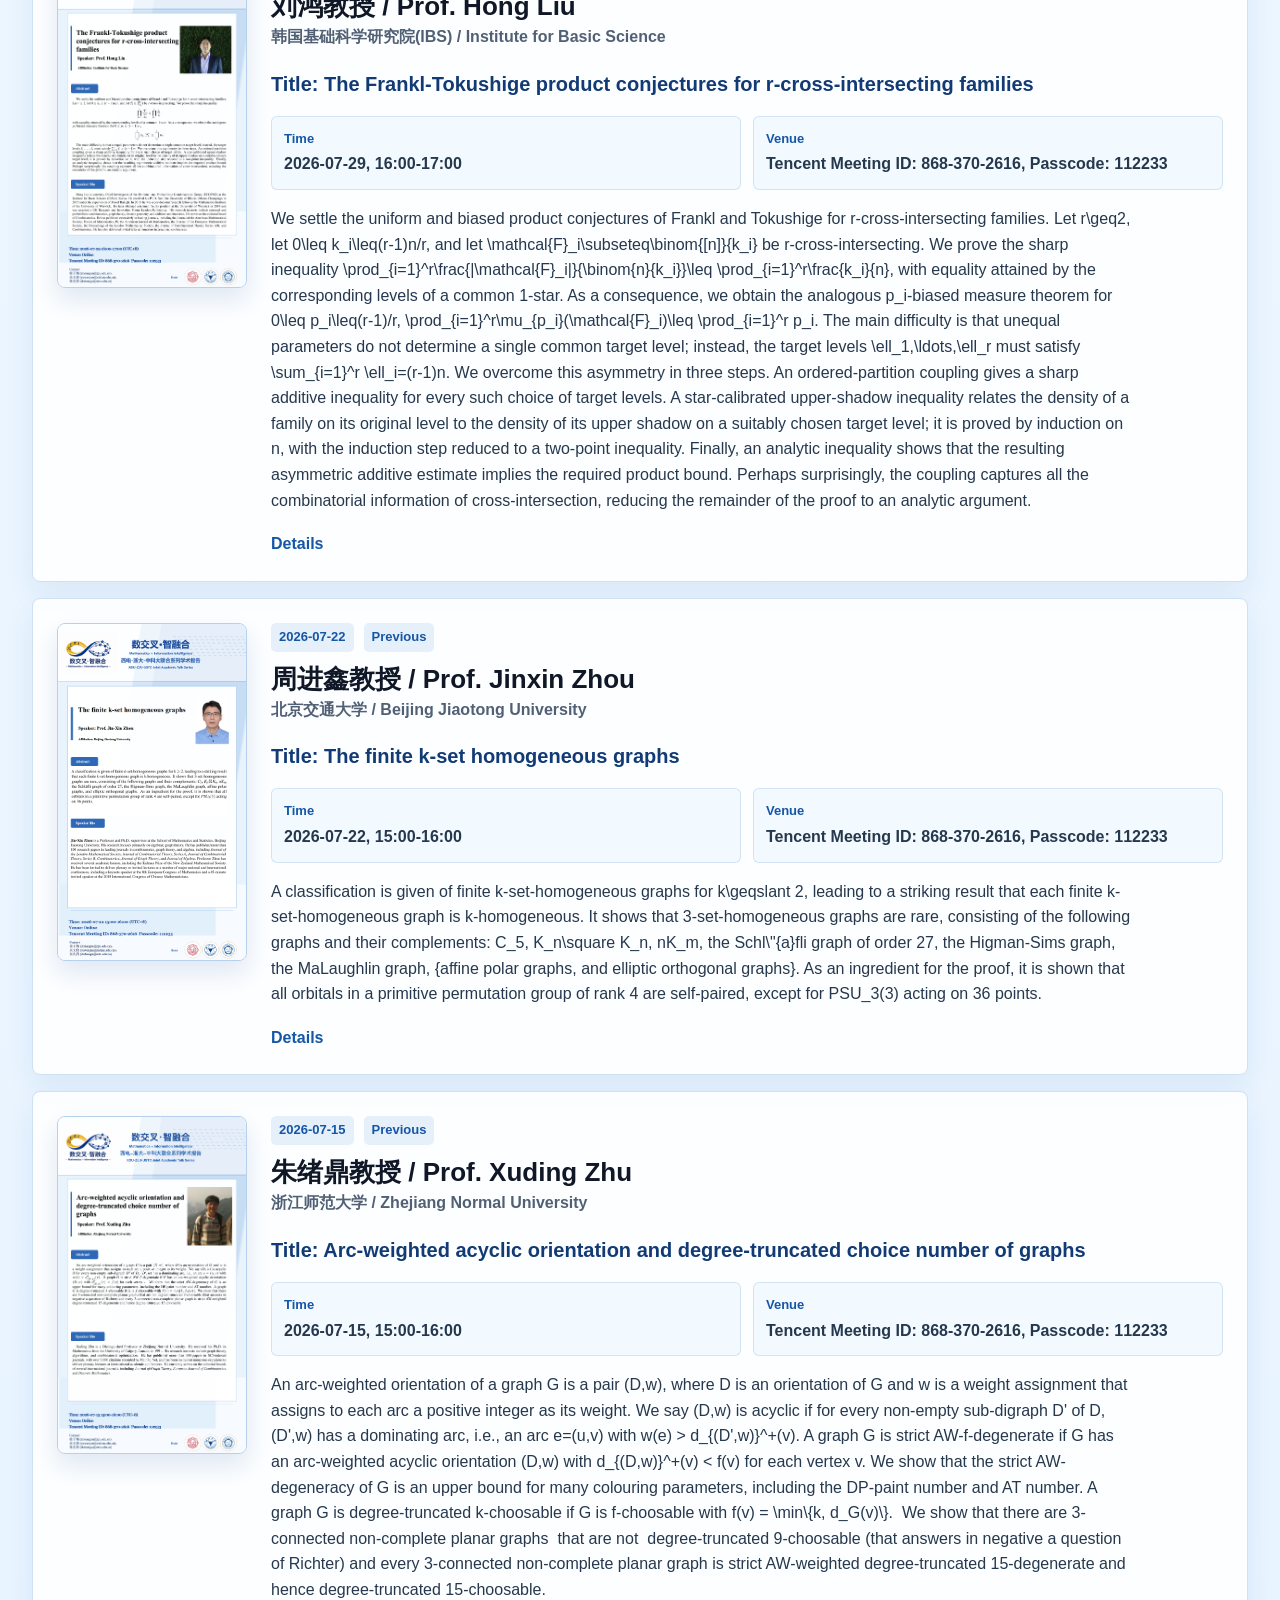
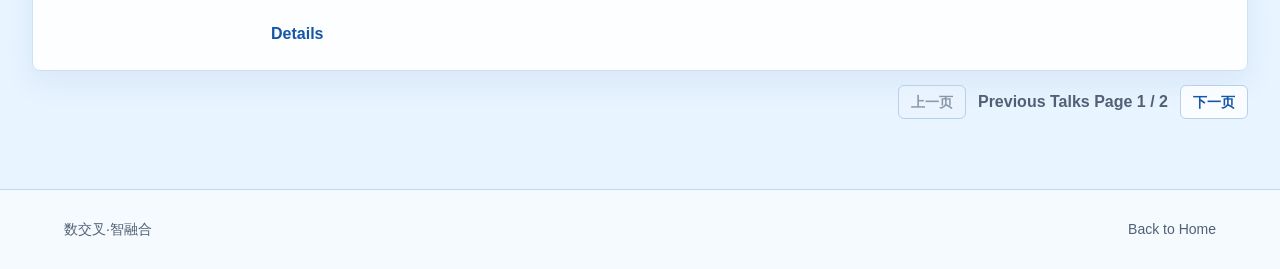
==== commit 9d05d67e: "Add files via upload" ====
--- a/joint-reports.html
+++ b/joint-reports.html
@@ -305,9 +305,9 @@
         </table>
       </div>
       <div class="pagination" aria-label="往期报告分页">
-        <button type="button" id="prevPage">上一页</button>
-        <span id="pageInfo">Previous Talks Page 1 / 1</span>
-        <button type="button" id="nextPage">下一页</button>
+        <button type="button" class="prev-page">上一页</button>
+        <span class="page-info">Previous Talks Page 1 / 1</span>
+        <button type="button" class="next-page">下一页</button>
       </div>
 
       <div class="section-heading compact-heading report-detail-heading">
@@ -616,8 +616,7 @@
             <dl class="report-details">
               <div>
                 <dt>Time</dt>
-                 <dd>2026-08-19, 15:00-16:00</dd>
-              </div>
+                 <dd>2026-08-19, 15:00-16:00</dd> 
               <div>
                 <dt>Venue</dt>
                 <dd>Tencent Meeting ID: 868-370-2616, Passcode: 112233</dd>
@@ -858,6 +857,11 @@
         </article>
         -->     
       </div>
+      <div class="pagination" aria-label="往期报告分页">
+        <button type="button" class="prev-page">上一页</button>
+        <span class="page-info">Previous Talks Page 1 / 1</span>
+        <button type="button" class="next-page">下一页</button>
+      </div>
     </section>
   </main>
 
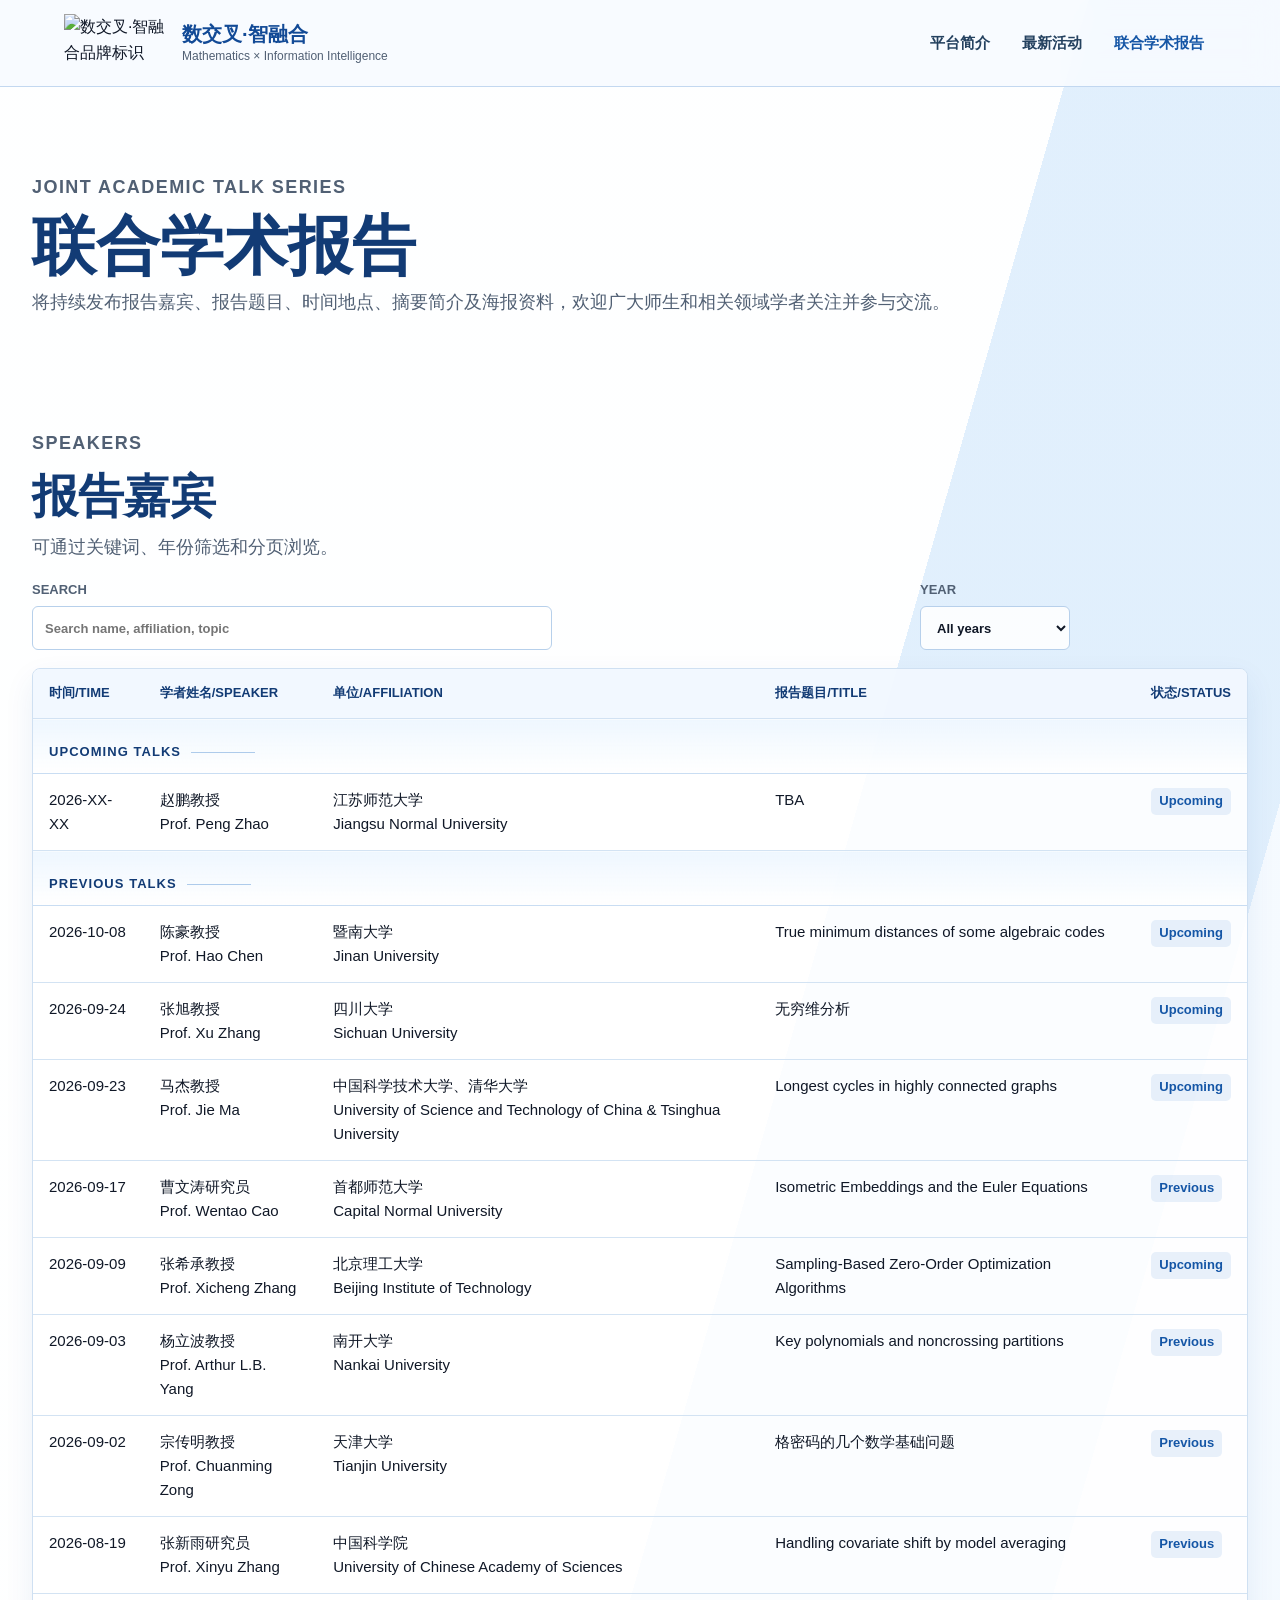
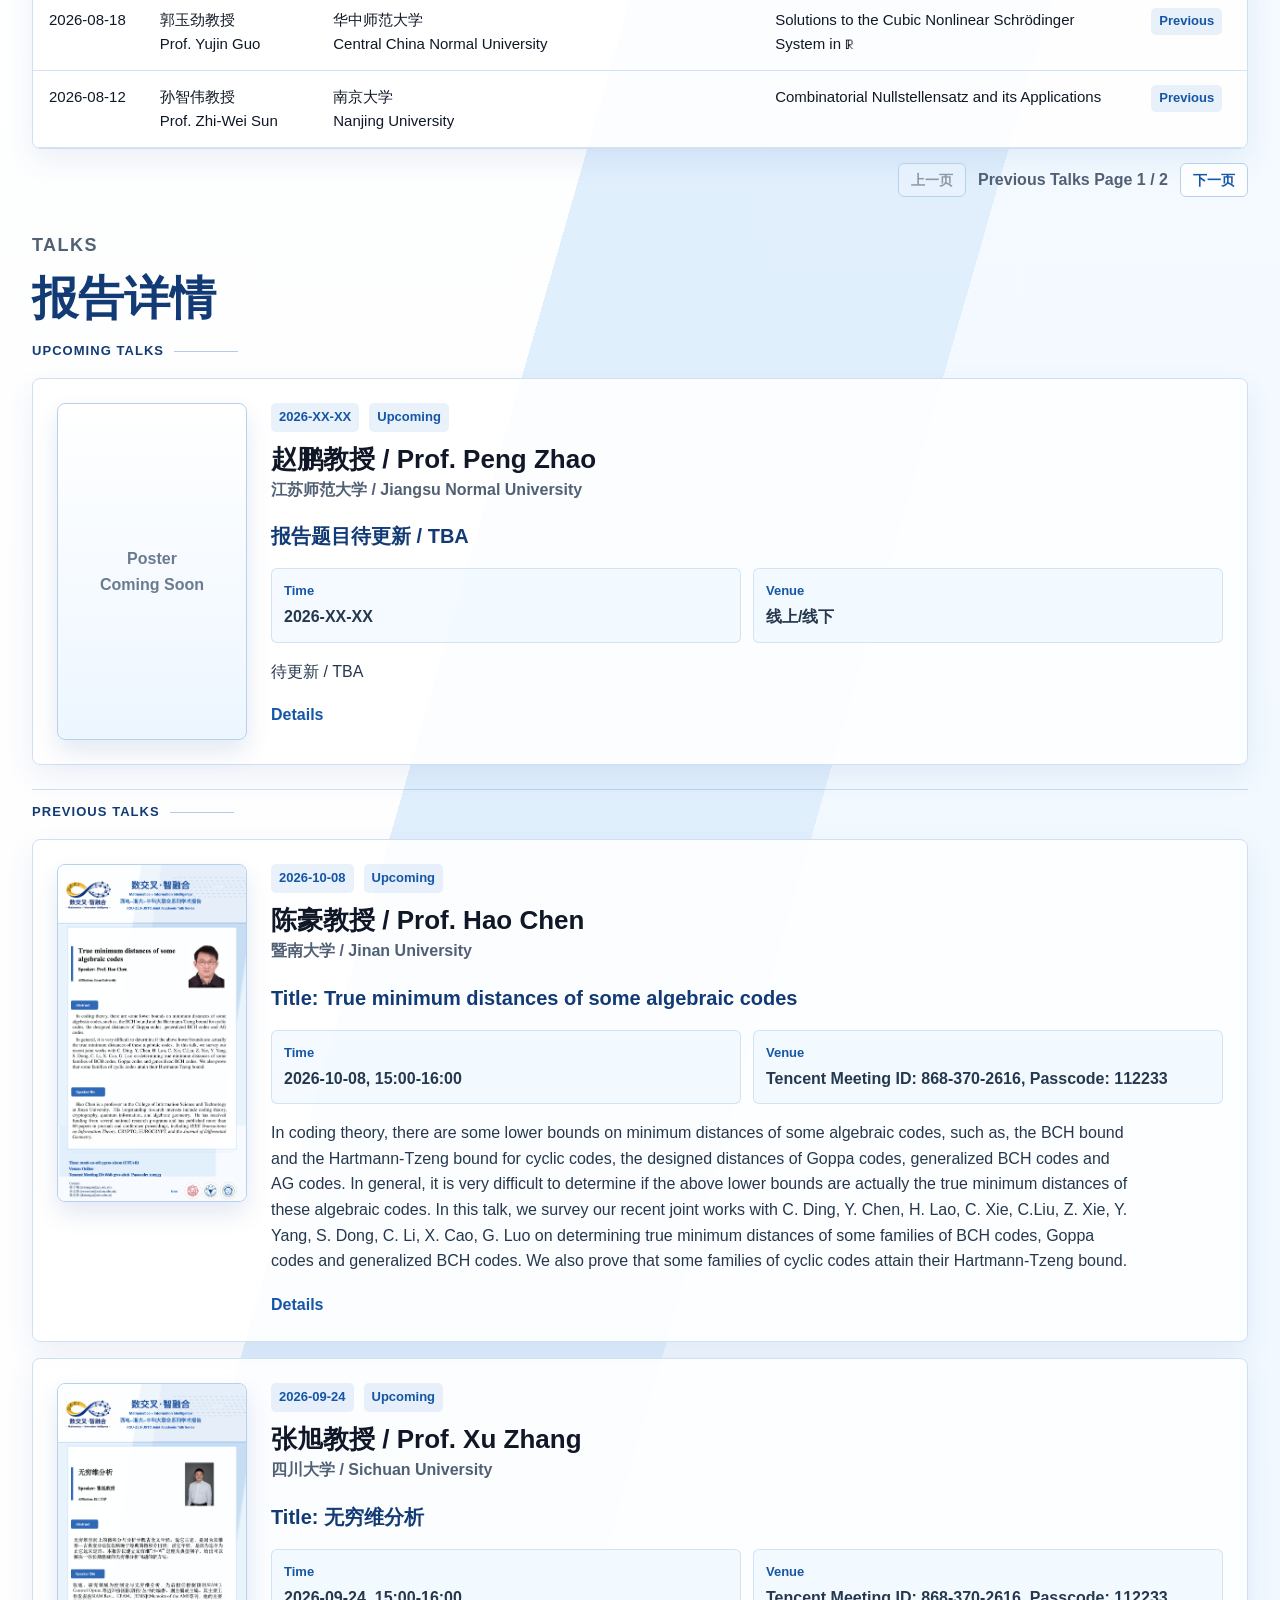
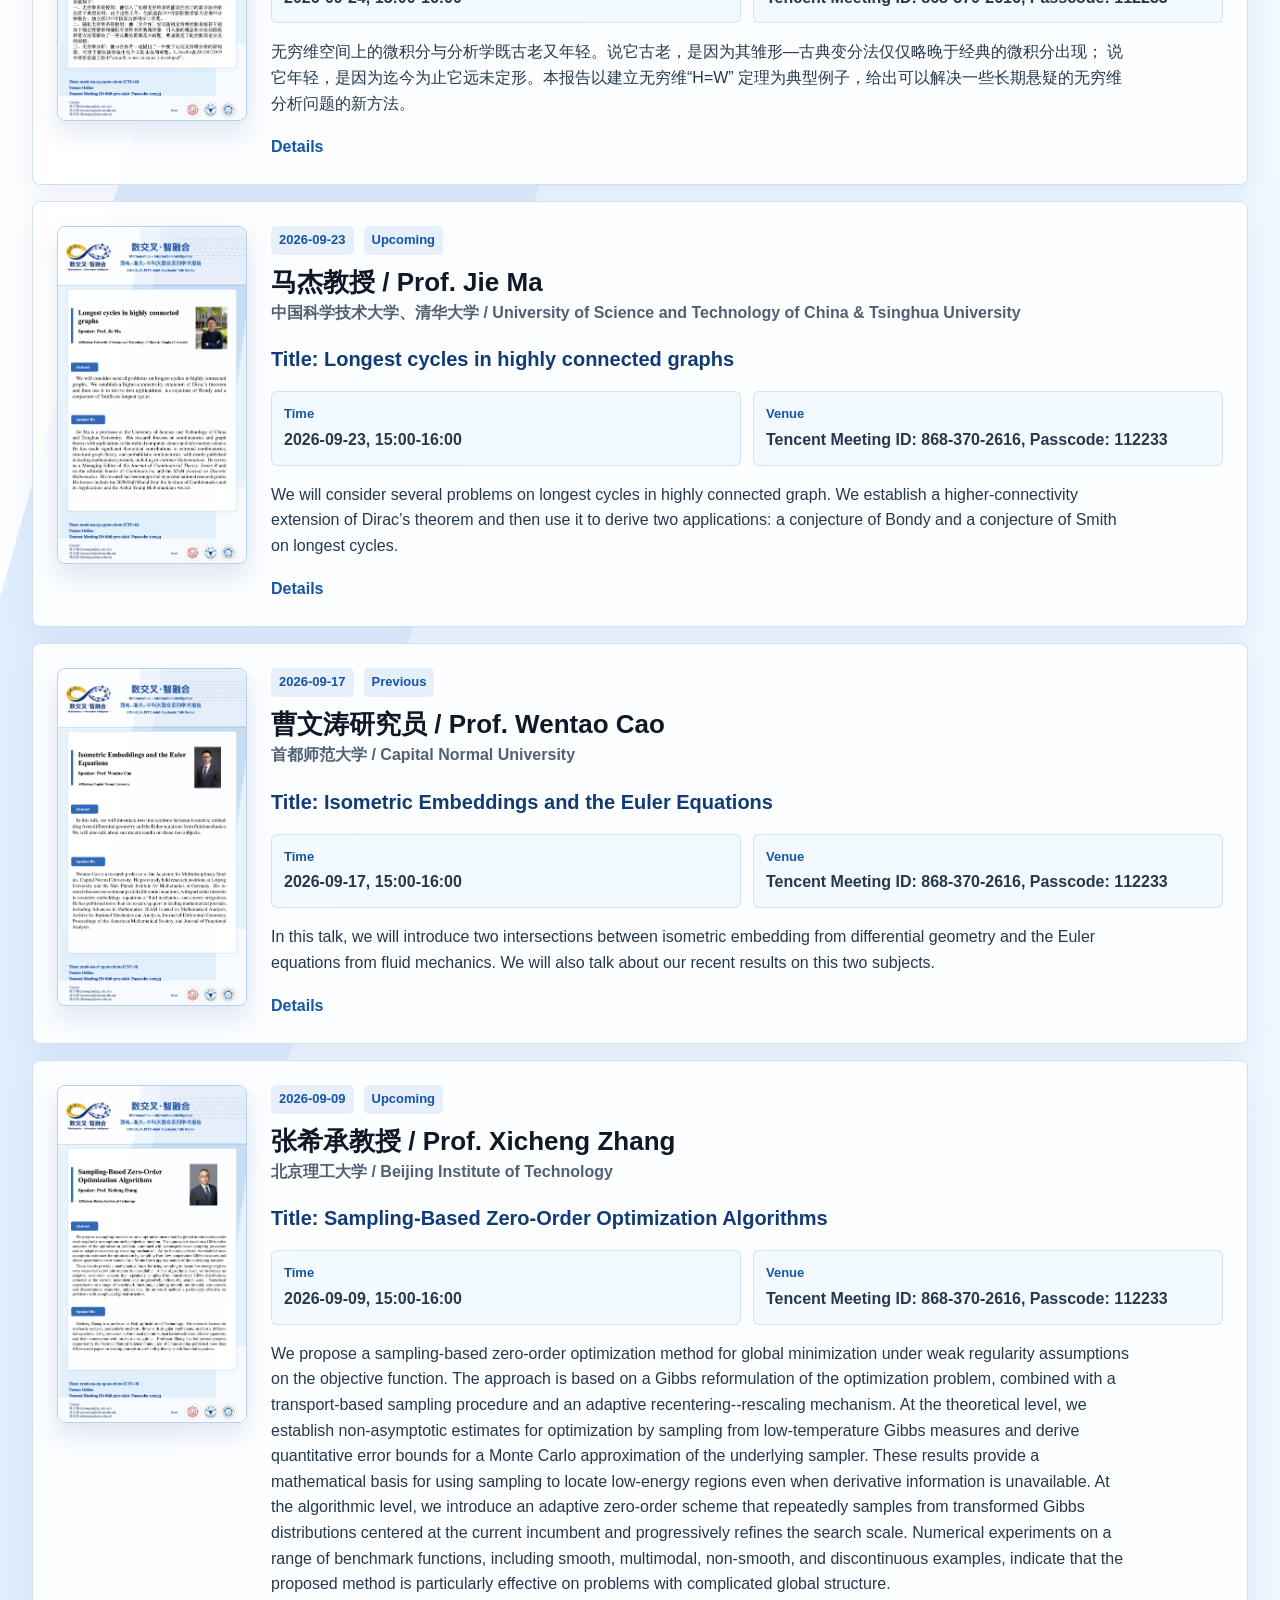
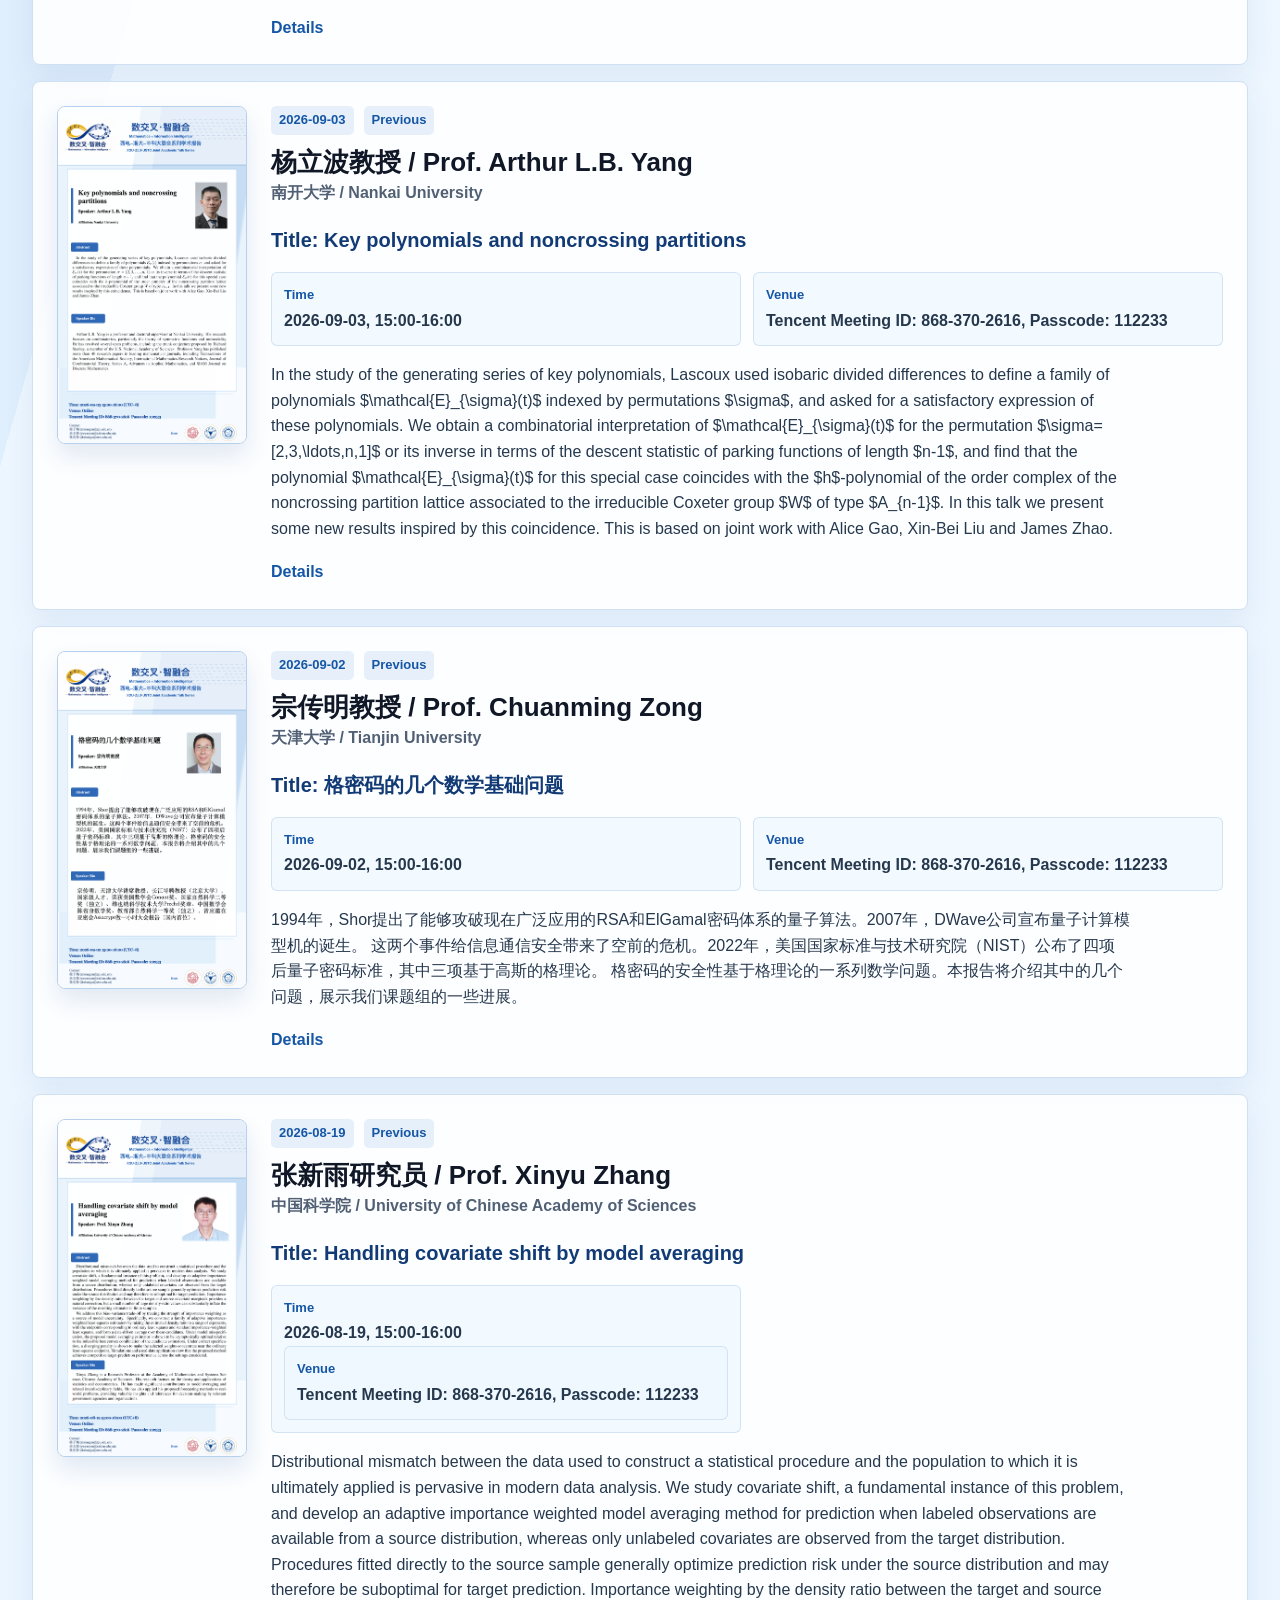
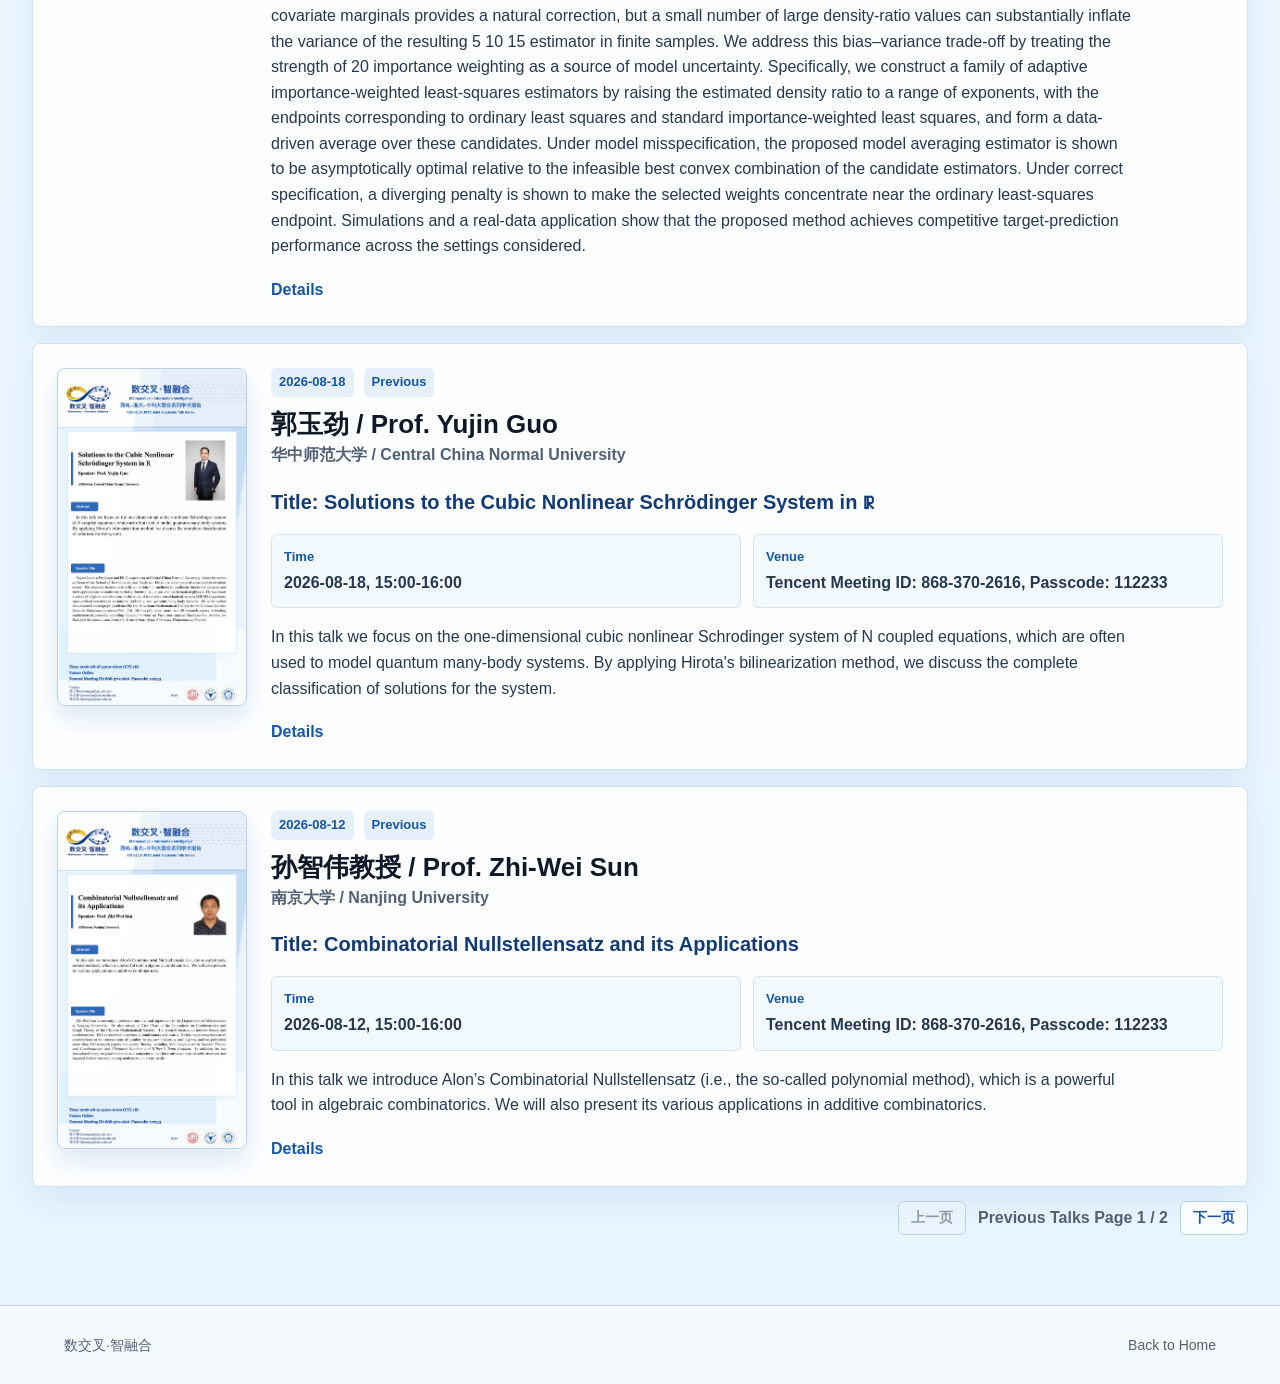
==== commit 83ce8d65: "Add files via upload" ====
--- a/joint-reports.html
+++ b/joint-reports.html
@@ -242,7 +242,7 @@
               <td><span class="table-status">Previous</span></td>
             </tr>
 
-            <tr data-report-id="upcoming-report-12" data-year="2026" data-date="" data-status="upcoming" data-name="张希承" data-affiliation="北京理工大学" data-topic="Sampling-Based Zero-Order Optimization Algorithms">
+            <tr data-report-id="upcoming-report-12" data-year="2026" data-date="2026-09-09" data-status="upcoming" data-name="张希承" data-affiliation="北京理工大学" data-topic="Sampling-Based Zero-Order Optimization Algorithms">
               <td>2026-09-09</td>
               <td>
               <div class="zh">张希承教授</div>
@@ -257,20 +257,85 @@
               </td>
               <td><span class="table-status">Upcoming</span></td>
             </tr>
-            <!--
-
-            <tr data-report-id="upcoming-report-7" data-year="2026" data-date="" data-status="upcoming" data-name="马杰" data-affiliation="中国科学技术大学" data-topic="报告题目待更新">
-              <td>2026-XX-XX</td>
+
+            <tr data-report-id="previous-report-13" data-year="2026" data-date="2026-09-17" data-status="previous" data-name="曹文涛" data-affiliation="首都师范大学" data-topic="Isometric Embeddings and the Euler Equations">
+              <td>2026-09-17</td>
+              <td>
+              <div class="zh">曹文涛研究员</div>
+              <div class="en">Prof. Wentao Cao</div>
+              </td>
+              <td>
+              <div class="zh">首都师范大学</div>
+              <div class="en">Capital Normal University</div>
+              </td>
+              <td>
+              <div class="en">Isometric Embeddings and the Euler Equations</div>
+              </td>
+              <td><span class="table-status">Previous</span></td>
+            </tr>
+
+          <tr data-report-id="upcoming-report-14" data-year="2026" data-date="2026-09-23" data-status="upcoming" data-name="马杰" data-affiliation="中国科学技术大学、清华大学" data-topic="Longest cycles in highly connected graphs">
+              <td>2026-09-23</td>
               <td>
               <div class="zh">马杰教授</div>
               <div class="en">Prof. Jie Ma</div>
               </td>
               <td>
-              <div class="zh">中国科学技术大学</div>
-              <div class="en">University of Science and Technology of China</div>
-              </td>
-              <td>
-              <div class="en">TBA</div>
+              <div class="zh">中国科学技术大学、清华大学</div>
+              <div class="en">University of Science and Technology of China & Tsinghua University </div>
+              </td>
+              <td>
+              <div class="en">Longest cycles in highly connected graphs</div>
+              </td>
+              <td><span class="table-status">Upcoming</span></td>
+            </tr>
+
+            <tr data-report-id="upcoming-report-15" data-year="2026" data-date="2026-09-24" data-status="upcoming" data-name="张旭" data-affiliation="四川大学" data-topic="无穷维分析">
+              <td>2026-09-24</td>
+              <td>
+              <div class="zh">张旭教授</div>
+              <div class="en">Prof. Xu Zhang</div>
+              </td>
+              <td>
+              <div class="zh">四川大学</div>
+              <div class="en">Sichuan University</div>
+              </td>
+              <td>
+              <div class="en">无穷维分析</div>
+              </td>
+              <td><span class="table-status">Upcoming</span></td>
+            </tr>
+
+            <tr data-report-id="upcoming-report-16" data-year="2026" data-date="2026-10-08" data-status="upcoming" data-name="陈豪" data-affiliation="暨南大学" data-topic="True minimum distances of some algebraic codes">
+              <td>2026-10-08</td>
+              <td>
+              <div class="zh">陈豪教授</div>
+              <div class="en">Prof. Hao Chen</div>
+              </td>
+              <td>
+              <div class="zh">暨南大学</div>
+              <div class="en">Jinan University</div>
+              </td>
+              <td>
+              <div class="en">True minimum distances of some algebraic codes</div>
+              </td>
+              <td><span class="table-status">Upcoming</span></td>
+            </tr>
+            
+            <!--
+
+            <tr data-report-id="upcoming-report-13" data-year="2026" data-date="2026-09-17" data-status="upcoming" data-name="曹文涛" data-affiliation="首都师范大学" data-topic="Isometric Embeddings and the Euler Equations">
+              <td>2026-09-17</td>
+              <td>
+              <div class="zh">曹文涛研究员</div>
+              <div class="en">Prof. Wentao Cao</div>
+              </td>
+              <td>
+              <div class="zh">首都师范大学</div>
+              <div class="en">Capital Normal University</div>
+              </td>
+              <td>
+              <div class="en">Isometric Embeddings and the Euler Equations</div>
               </td>
               <td><span class="table-status">Upcoming</span></td>
             </tr>
@@ -758,7 +823,142 @@
           </div>
         </article>
 
+        <article class="speaker-card report-card" data-report-id="previous-report-13" data-year="2026" data-date="2026-09-17" data-status="previous" data-name="曹文涛" data-affiliation="首都师范大学" data-topic="Isometric Embeddings and the Euler Equations">
+          <a class="poster-frame" href="assets/poster-wentao-cao.png" aria-label="查看海报">
+            <img src="assets/poster-wentao-cao.png" alt="联合报告海报模板">
+          </a>
+          <div class="report-content">
+            <div class="speaker-meta">
+              <span class="date">2026-09-17</span>
+              <span class="status">Previous</span>
+            </div>
+            <h2>曹文涛研究员 / Prof. Wentao Cao</h2>
+            <p class="affiliation">首都师范大学 / Capital Normal University</p>
+            <h3>Title: Isometric Embeddings and the Euler Equations</h3>
+            <dl class="report-details">
+              <div>
+                <dt>Time</dt>
+                 <dd>2026-09-17, 15:00-16:00</dd>
+              </div>
+              <div>
+                <dt>Venue</dt>
+                 <dd>Tencent Meeting ID: 868-370-2616, Passcode: 112233</dd>
+              </div>
+            </dl>
+            <p class="summary">
+              In this talk, we will introduce two intersections between isometric embedding from differential geometry 
+              and the Euler equations from fluid mechanics. We will also talk about our recent results on this two subjects.
+
+            </p>
+            <div class="card-actions">
+               <a href="assets/poster-wentao-cao.png" aria-label="查看海报">Details</a>
+            </div>
+          </div>
+        </article>
         
+        <article class="speaker-card report-card" data-report-id="upcoming-report-14" data-year="2026" data-date="2026-09-23" data-status="upcoming" data-name="马杰" data-affiliation="中国科学技术大学、清华大学" data-topic="Longest cycles in highly connected graphs">
+          <a class="poster-frame" href="assets/poster-jie-ma.png" aria-label="查看海报">
+            <img src="assets/poster-jie-ma.png" alt="联合报告海报模板">
+          </a>
+          <div class="report-content">
+            <div class="speaker-meta">
+              <span class="date">2026-09-23</span>
+              <span class="status">Upcoming</span>
+            </div>
+            <h2>马杰教授 / Prof. Jie Ma</h2>
+            <p class="affiliation">中国科学技术大学、清华大学 / University of Science and Technology of China & Tsinghua University </p>
+            <h3>Title: Longest cycles in highly connected graphs</h3>
+            <dl class="report-details">
+              <div>
+                <dt>Time</dt>
+                 <dd>2026-09-23, 15:00-16:00</dd>
+              </div>
+              <div>
+                <dt>Venue</dt>
+                 <dd>Tencent Meeting ID: 868-370-2616, Passcode: 112233</dd>
+              </div>
+            </dl>
+            <p class="summary">
+              We will consider several problems on longest cycles in highly connected graph. We establish a higher-connectivity 
+              extension of Dirac’s theorem and then use it to derive two applications: a conjecture of Bondy and a conjecture of 
+              Smith on longest cycles.
+            </p>
+            <div class="card-actions">
+               <a href="assets/poster-jie-ma.png" aria-label="查看海报">Details</a>
+            </div>
+          </div>
+        </article>
+
+         <article class="speaker-card report-card" data-report-id="upcoming-report-15" data-year="2026" data-date="2026-09-24" data-status="upcoming" data-name="张旭" data-affiliation="四川大学" data-topic="无穷维分析">
+          <a class="poster-frame" href="assets/poster-xu-zhang.png" aria-label="查看海报">
+            <img src="assets/poster-xu-zhang.png" alt="联合报告海报模板">
+          </a>
+          <div class="report-content">
+            <div class="speaker-meta">
+              <span class="date">2026-09-24</span>
+              <span class="status">Upcoming</span>
+            </div>
+            <h2>张旭教授 / Prof. Xu Zhang</h2>
+            <p class="affiliation">四川大学 / Sichuan University </p>
+            <h3>Title: 无穷维分析</h3>
+            <dl class="report-details">
+              <div>
+                <dt>Time</dt>
+                 <dd>2026-09-24, 15:00-16:00</dd>
+              </div>
+              <div>
+                <dt>Venue</dt>
+                 <dd>Tencent Meeting ID: 868-370-2616, Passcode: 112233</dd>
+              </div>
+            </dl>
+            <p class="summary">
+              无穷维空间上的微积分与分析学既古老又年轻。说它古老，是因为其雏形—古典变分法仅仅略晚于经典的微积分出现；
+              说它年轻，是因为迄今为止它远未定形。本报告以建立无穷维“H=W” 定理为典型例子，给出可以解决一些长期悬疑的无穷维分析问题的新方法。
+            </p>
+            <div class="card-actions">
+               <a href="assets/poster-xu-zhang.png" aria-label="查看海报">Details</a>
+            </div>
+          </div>
+        </article>
+
+         <article class="speaker-card report-card" data-report-id="upcoming-report-16" data-year="2026" data-date="2026-10-08" data-status="upcoming" data-name="陈豪" data-affiliation="暨南大学" data-topic="True minimum distances of some algebraic codes">
+          <a class="poster-frame" href="assets/poster-hao-chen.png" aria-label="查看海报">
+            <img src="assets/poster-hao-chen.png" alt="联合报告海报模板">
+          </a>
+          <div class="report-content">
+            <div class="speaker-meta">
+              <span class="date">2026-10-08</span>
+              <span class="status">Upcoming</span>
+            </div>
+            <h2>陈豪教授 / Prof. Hao Chen</h2>
+            <p class="affiliation">暨南大学 / Jinan University</p>
+            <h3>Title: True minimum distances of some algebraic codes</h3>
+            <dl class="report-details">
+              <div>
+                <dt>Time</dt>
+                 <dd>2026-10-08, 15:00-16:00</dd>
+              </div>
+              <div>
+                <dt>Venue</dt>
+                 <dd>Tencent Meeting ID: 868-370-2616, Passcode: 112233</dd>
+              </div>
+            </dl>
+            <p class="summary">
+              In coding theory, there are some lower bounds on minimum distances of some algebraic codes, such as,
+              the BCH bound and the Hartmann-Tzeng bound for cyclic codes, the designed distances of Goppa codes, 
+              generalized BCH codes and AG codes.
+
+             In general, it is very difficult to determine if the above lower bounds are actually the true minimum 
+              distances of these algebraic codes. In this talk, we survey our recent joint works with C. Ding, Y. Chen, 
+              H. Lao, C. Xie, C.Liu, Z. Xie, Y. Yang, S. Dong, C. Li, X. Cao, G. Luo on determining true minimum distances
+              of some families of BCH codes, Goppa codes and generalized BCH codes. We also prove that some families of 
+              cyclic codes attain their Hartmann-Tzeng bound.
+            </p>
+            <div class="card-actions">
+               <a href="assets/poster-hao-chen.png" aria-label="查看海报">Details</a>
+            </div>
+          </div>
+        </article>
         <!--
 
         <article class="speaker-card report-card" data-report-id="upcoming-report-7" data-year="2026" data-date="2026-XX-XX" data-status="upcoming" data-name="马杰" data-affiliation="中国科学技术大学" data-topic="报告题目待更新">
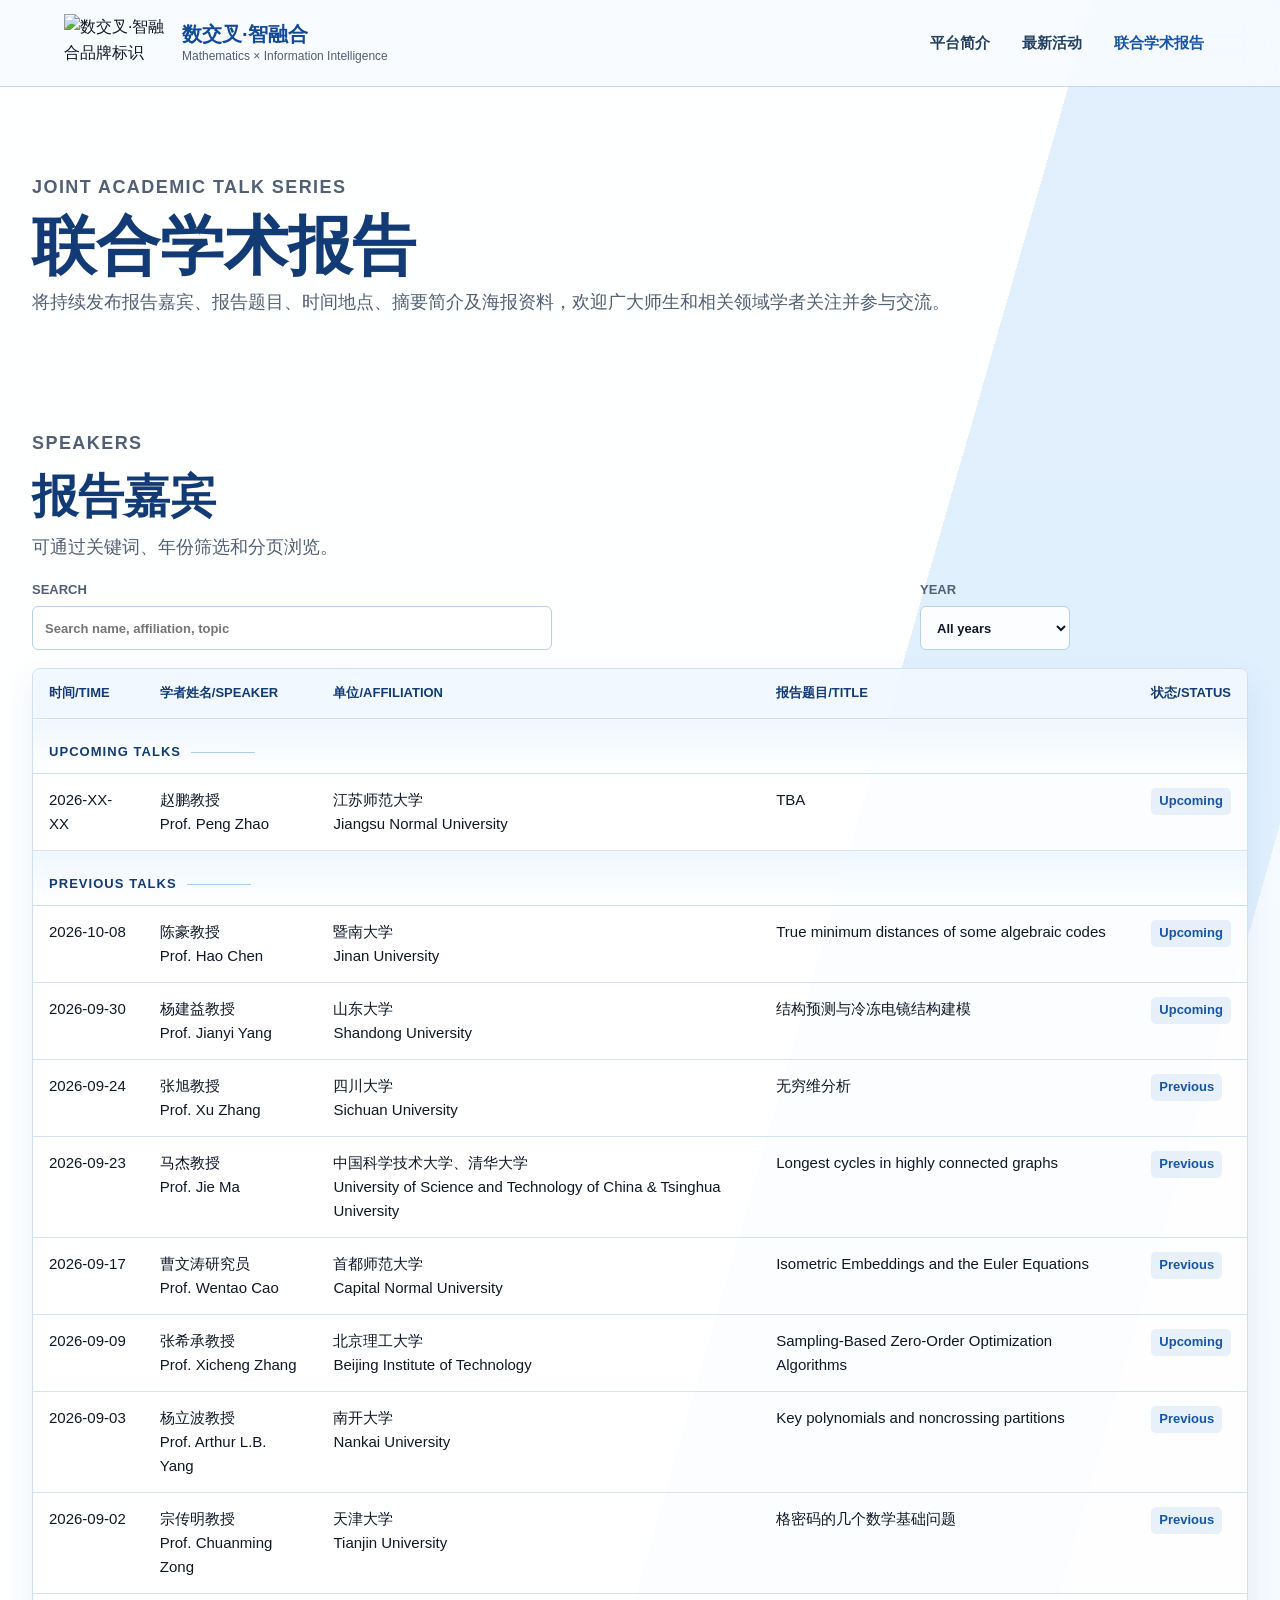
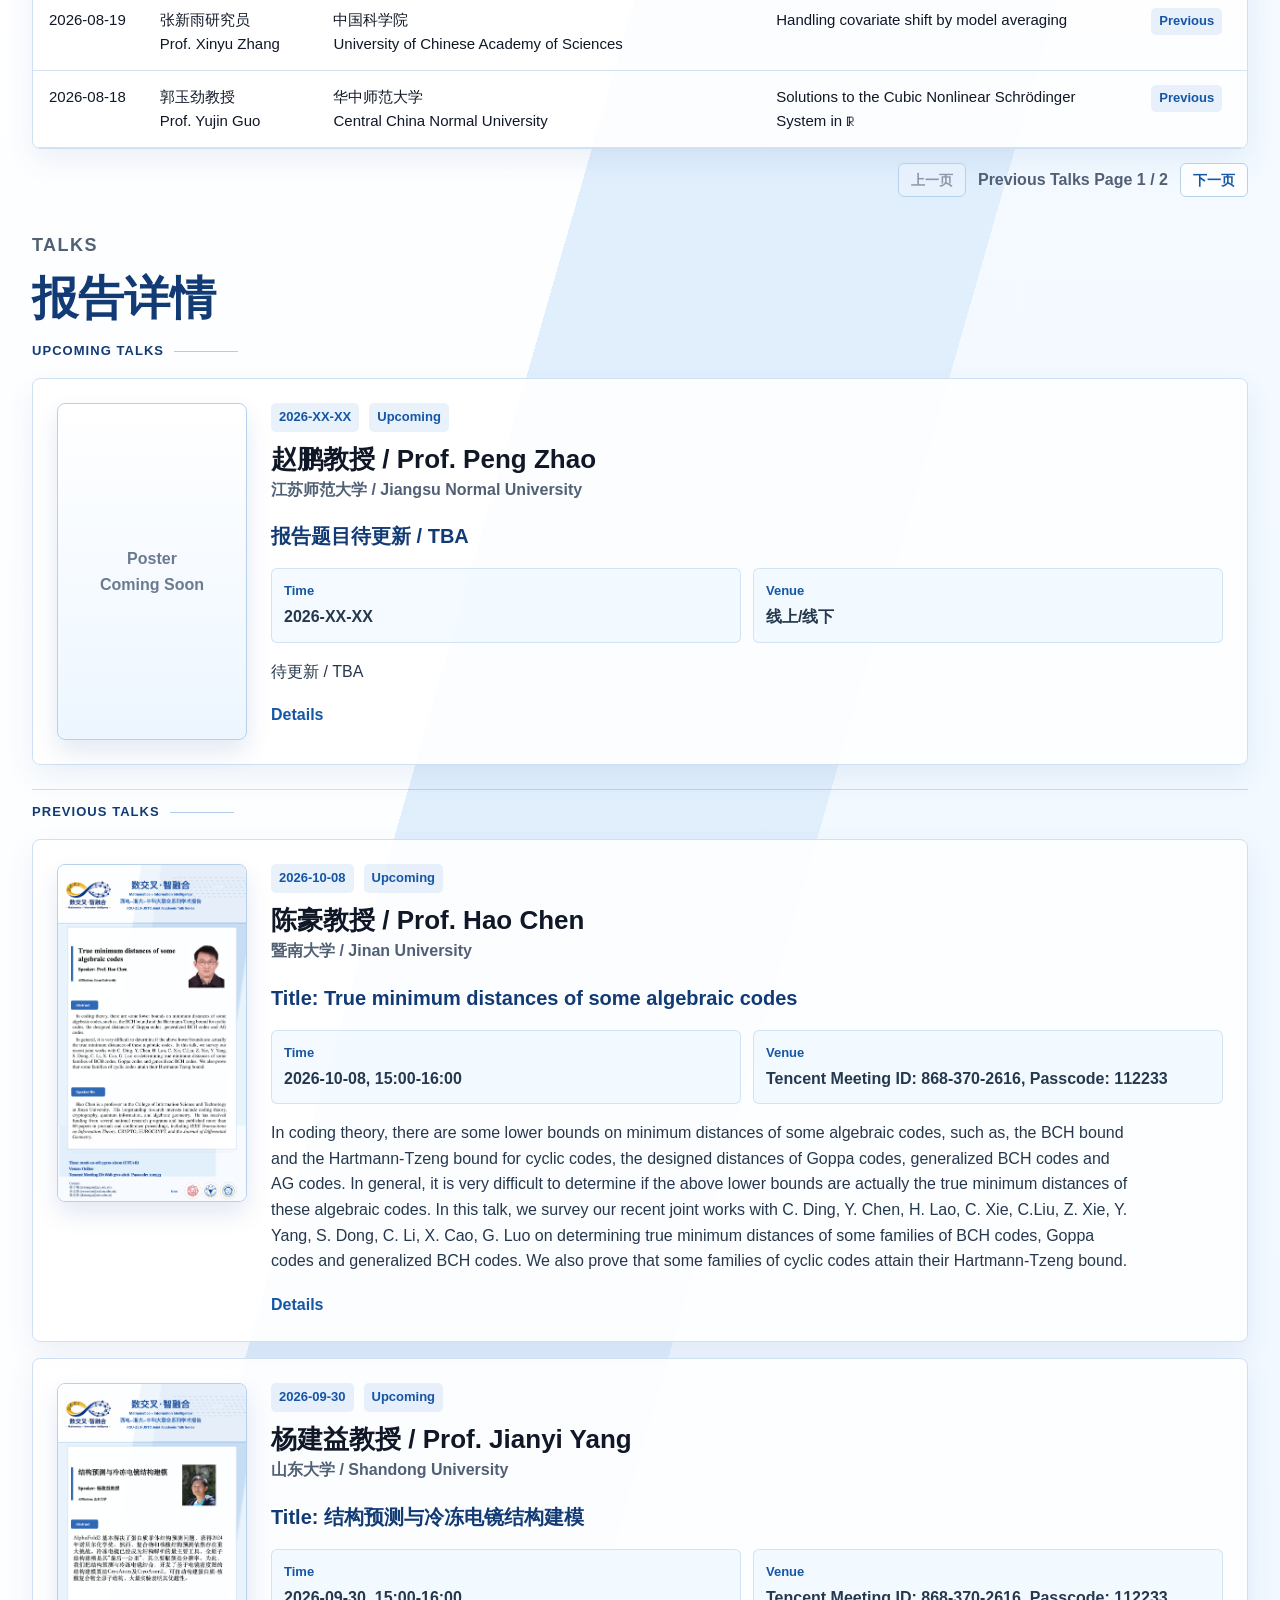
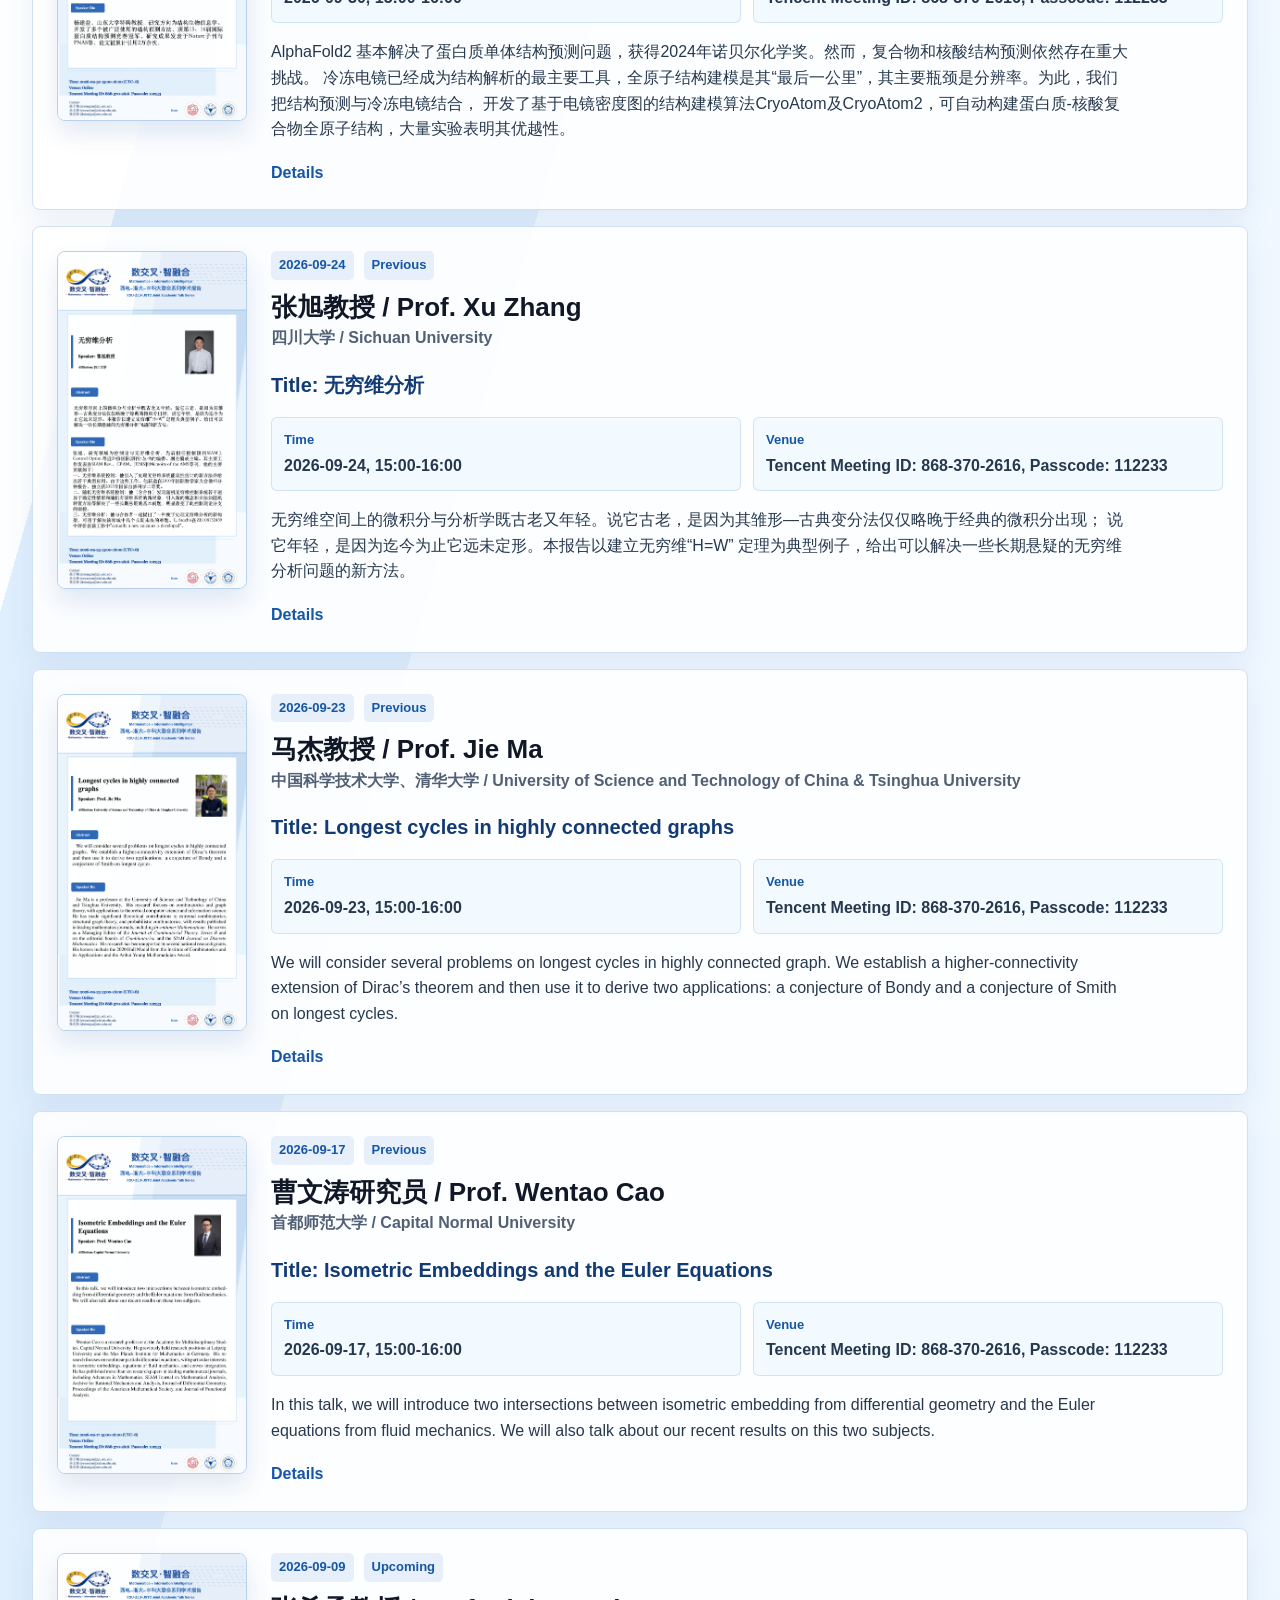
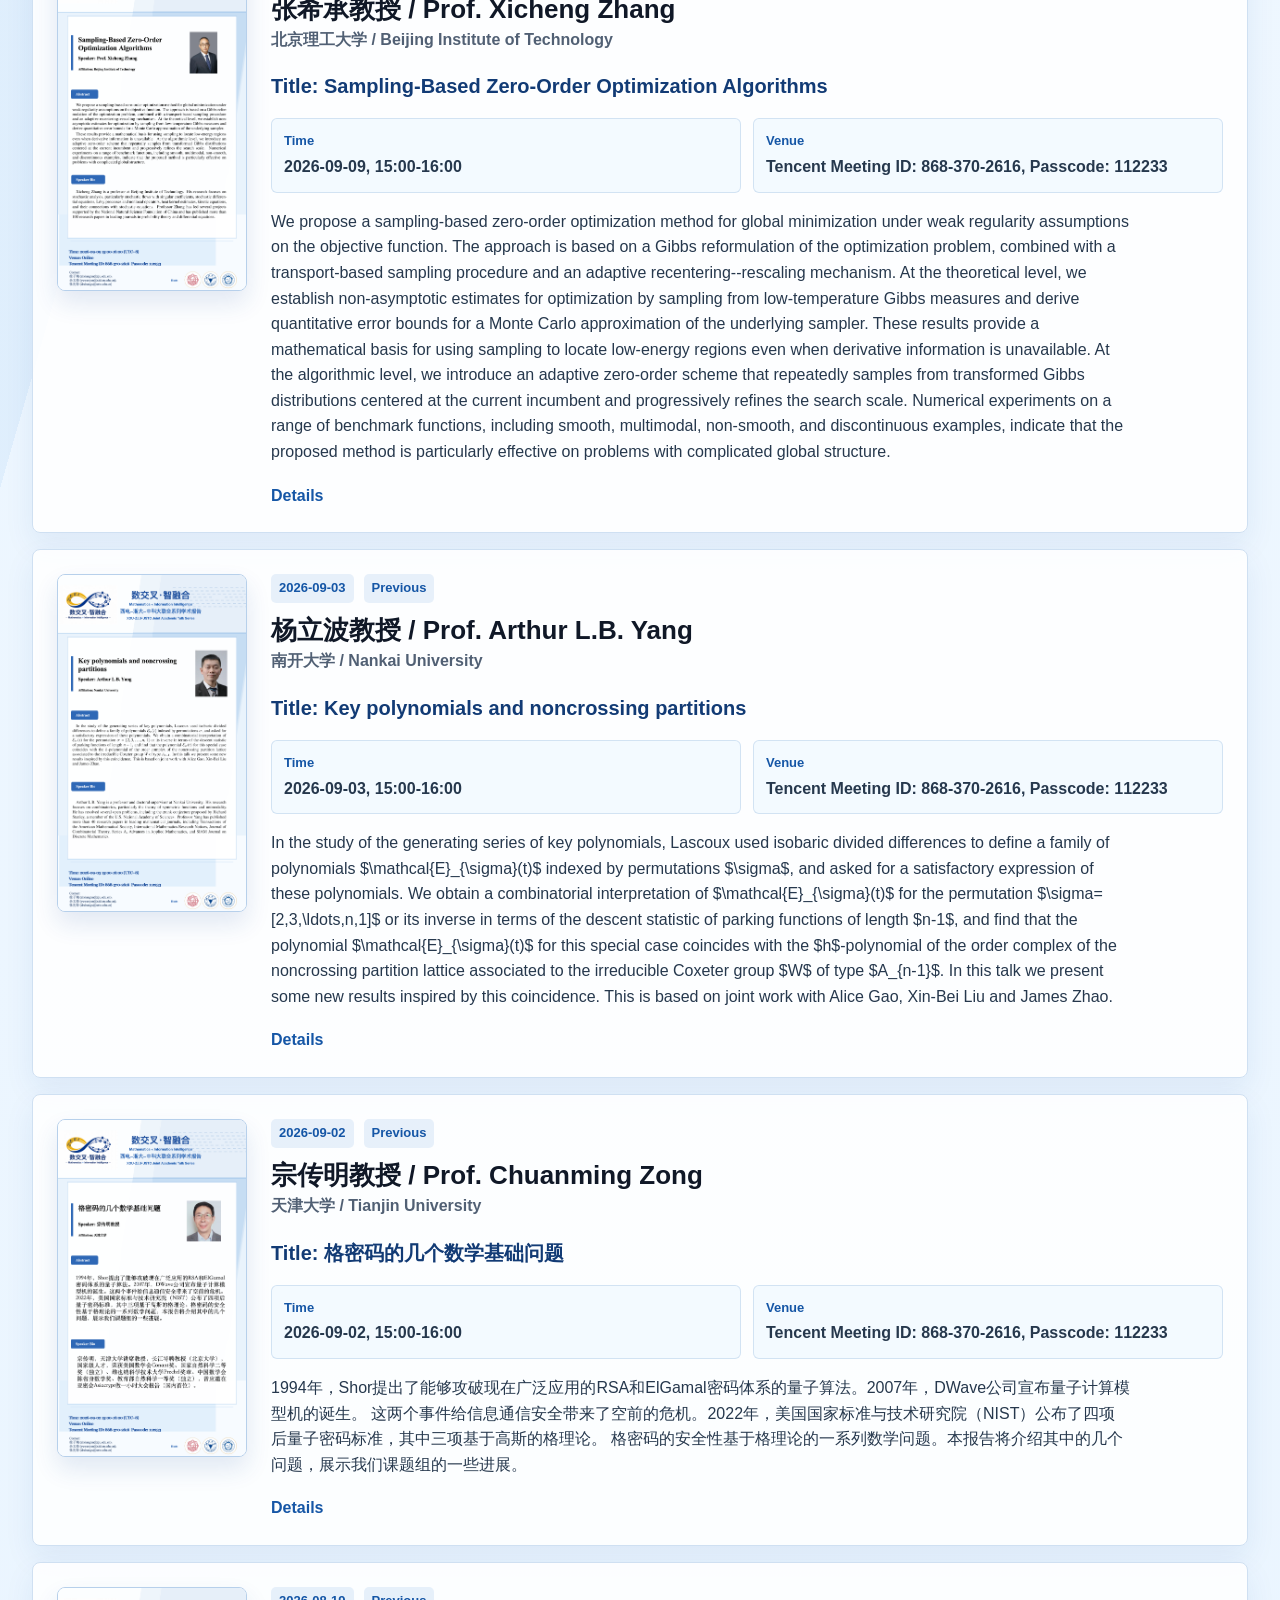
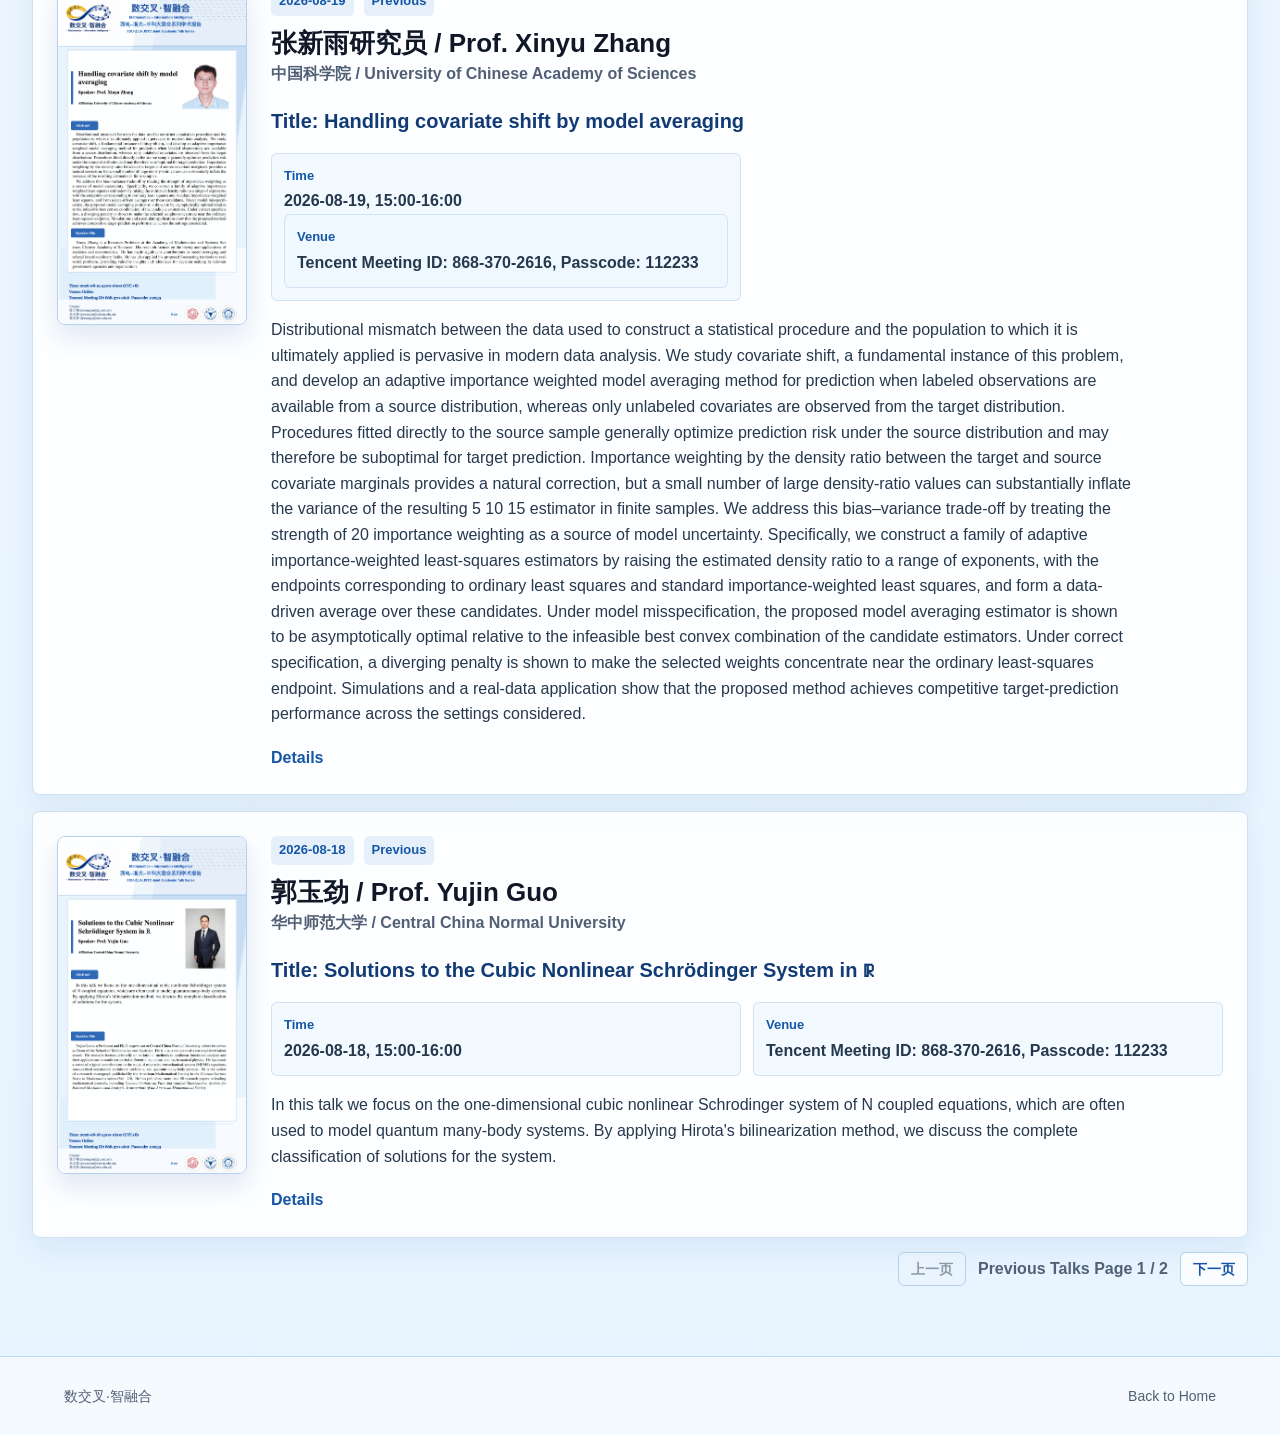
==== commit 63424e3f: "Add files via upload" ====
--- a/joint-reports.html
+++ b/joint-reports.html
@@ -274,7 +274,7 @@
               <td><span class="table-status">Previous</span></td>
             </tr>
 
-          <tr data-report-id="upcoming-report-14" data-year="2026" data-date="2026-09-23" data-status="upcoming" data-name="马杰" data-affiliation="中国科学技术大学、清华大学" data-topic="Longest cycles in highly connected graphs">
+          <tr data-report-id="previous-report-14" data-year="2026" data-date="2026-09-23" data-status="previous" data-name="马杰" data-affiliation="中国科学技术大学、清华大学" data-topic="Longest cycles in highly connected graphs">
               <td>2026-09-23</td>
               <td>
               <div class="zh">马杰教授</div>
@@ -287,10 +287,10 @@
               <td>
               <div class="en">Longest cycles in highly connected graphs</div>
               </td>
-              <td><span class="table-status">Upcoming</span></td>
-            </tr>
-
-            <tr data-report-id="upcoming-report-15" data-year="2026" data-date="2026-09-24" data-status="upcoming" data-name="张旭" data-affiliation="四川大学" data-topic="无穷维分析">
+              <td><span class="table-status">Previous</span></td>
+            </tr>
+
+            <tr data-report-id="previous-report-15" data-year="2026" data-date="2026-09-24" data-status="previous" data-name="张旭" data-affiliation="四川大学" data-topic="无穷维分析">
               <td>2026-09-24</td>
               <td>
               <div class="zh">张旭教授</div>
@@ -303,10 +303,26 @@
               <td>
               <div class="en">无穷维分析</div>
               </td>
+              <td><span class="table-status">Previous</span></td>
+            </tr>
+
+            <tr data-report-id="upcoming-report-16" data-year="2026" data-date="2026-09-30" data-status="upcoming" data-name="杨建益" data-affiliation="山东大学" data-topic="结构预测与冷冻电镜结构建模">
+              <td>2026-09-30</td>
+              <td>
+              <div class="zh">杨建益教授</div>
+              <div class="en">Prof. Jianyi Yang</div>
+              </td>
+              <td>
+              <div class="zh">山东大学</div>
+              <div class="en">Shandong University</div>
+              </td>
+              <td>
+              <div class="en">结构预测与冷冻电镜结构建模</div>
+              </td>
               <td><span class="table-status">Upcoming</span></td>
             </tr>
 
-            <tr data-report-id="upcoming-report-16" data-year="2026" data-date="2026-10-08" data-status="upcoming" data-name="陈豪" data-affiliation="暨南大学" data-topic="True minimum distances of some algebraic codes">
+            <tr data-report-id="upcoming-report-17" data-year="2026" data-date="2026-10-08" data-status="upcoming" data-name="陈豪" data-affiliation="暨南大学" data-topic="True minimum distances of some algebraic codes">
               <td>2026-10-08</td>
               <td>
               <div class="zh">陈豪教授</div>
@@ -856,14 +872,14 @@
           </div>
         </article>
         
-        <article class="speaker-card report-card" data-report-id="upcoming-report-14" data-year="2026" data-date="2026-09-23" data-status="upcoming" data-name="马杰" data-affiliation="中国科学技术大学、清华大学" data-topic="Longest cycles in highly connected graphs">
+        <article class="speaker-card report-card" data-report-id="previous-report-14" data-year="2026" data-date="2026-09-23" data-status="previous" data-name="马杰" data-affiliation="中国科学技术大学、清华大学" data-topic="Longest cycles in highly connected graphs">
           <a class="poster-frame" href="assets/poster-jie-ma.png" aria-label="查看海报">
             <img src="assets/poster-jie-ma.png" alt="联合报告海报模板">
           </a>
           <div class="report-content">
             <div class="speaker-meta">
               <span class="date">2026-09-23</span>
-              <span class="status">Upcoming</span>
+              <span class="status">Previous</span>
             </div>
             <h2>马杰教授 / Prof. Jie Ma</h2>
             <p class="affiliation">中国科学技术大学、清华大学 / University of Science and Technology of China & Tsinghua University </p>
@@ -889,14 +905,14 @@
           </div>
         </article>
 
-         <article class="speaker-card report-card" data-report-id="upcoming-report-15" data-year="2026" data-date="2026-09-24" data-status="upcoming" data-name="张旭" data-affiliation="四川大学" data-topic="无穷维分析">
+         <article class="speaker-card report-card" data-report-id="previous-report-15" data-year="2026" data-date="2026-09-24" data-status="previous" data-name="张旭" data-affiliation="四川大学" data-topic="无穷维分析">
           <a class="poster-frame" href="assets/poster-xu-zhang.png" aria-label="查看海报">
             <img src="assets/poster-xu-zhang.png" alt="联合报告海报模板">
           </a>
           <div class="report-content">
             <div class="speaker-meta">
               <span class="date">2026-09-24</span>
-              <span class="status">Upcoming</span>
+              <span class="status">Previous</span>
             </div>
             <h2>张旭教授 / Prof. Xu Zhang</h2>
             <p class="affiliation">四川大学 / Sichuan University </p>
@@ -920,8 +936,41 @@
             </div>
           </div>
         </article>
-
-         <article class="speaker-card report-card" data-report-id="upcoming-report-16" data-year="2026" data-date="2026-10-08" data-status="upcoming" data-name="陈豪" data-affiliation="暨南大学" data-topic="True minimum distances of some algebraic codes">
+        
+         <article class="speaker-card report-card" data-report-id="upcoming-report-16" data-year="2026" data-date="2026-09-30" data-status="upcoming" data-name="杨建益" data-affiliation="山东大学" data-topic="结构预测与冷冻电镜结构建模">
+          <a class="poster-frame" href="assets/poster-jianyi-yang.png" aria-label="查看海报">
+            <img src="assets/poster-jianyi-yang.png" alt="联合报告海报模板">
+          </a>
+          <div class="report-content">
+            <div class="speaker-meta">
+              <span class="date">2026-09-30</span>
+              <span class="status">Upcoming</span>
+            </div>
+            <h2>杨建益教授 / Prof. Jianyi Yang</h2>
+            <p class="affiliation">山东大学 / Shandong University </p>
+            <h3>Title: 结构预测与冷冻电镜结构建模</h3>
+            <dl class="report-details">
+              <div>
+                <dt>Time</dt>
+                 <dd>2026-09-30, 15:00-16:00</dd>
+              </div>
+              <div>
+                <dt>Venue</dt>
+                 <dd>Tencent Meeting ID: 868-370-2616, Passcode: 112233</dd>
+              </div>
+            </dl>
+            <p class="summary">
+              AlphaFold2 基本解决了蛋白质单体结构预测问题，获得2024年诺贝尔化学奖。然而，复合物和核酸结构预测依然存在重大挑战。
+              冷冻电镜已经成为结构解析的最主要工具，全原子结构建模是其“最后一公里”，其主要瓶颈是分辨率。为此，我们把结构预测与冷冻电镜结合，
+              开发了基于电镜密度图的结构建模算法CryoAtom及CryoAtom2，可自动构建蛋白质-核酸复合物全原子结构，大量实验表明其优越性。
+            </p>
+            <div class="card-actions">
+               <a href="assets/poster-jianyi-yang.png" aria-label="查看海报">Details</a>
+            </div>
+          </div>
+        </article>
+
+         <article class="speaker-card report-card" data-report-id="upcoming-report-17" data-year="2026" data-date="2026-10-08" data-status="upcoming" data-name="陈豪" data-affiliation="暨南大学" data-topic="True minimum distances of some algebraic codes">
           <a class="poster-frame" href="assets/poster-hao-chen.png" aria-label="查看海报">
             <img src="assets/poster-hao-chen.png" alt="联合报告海报模板">
           </a>
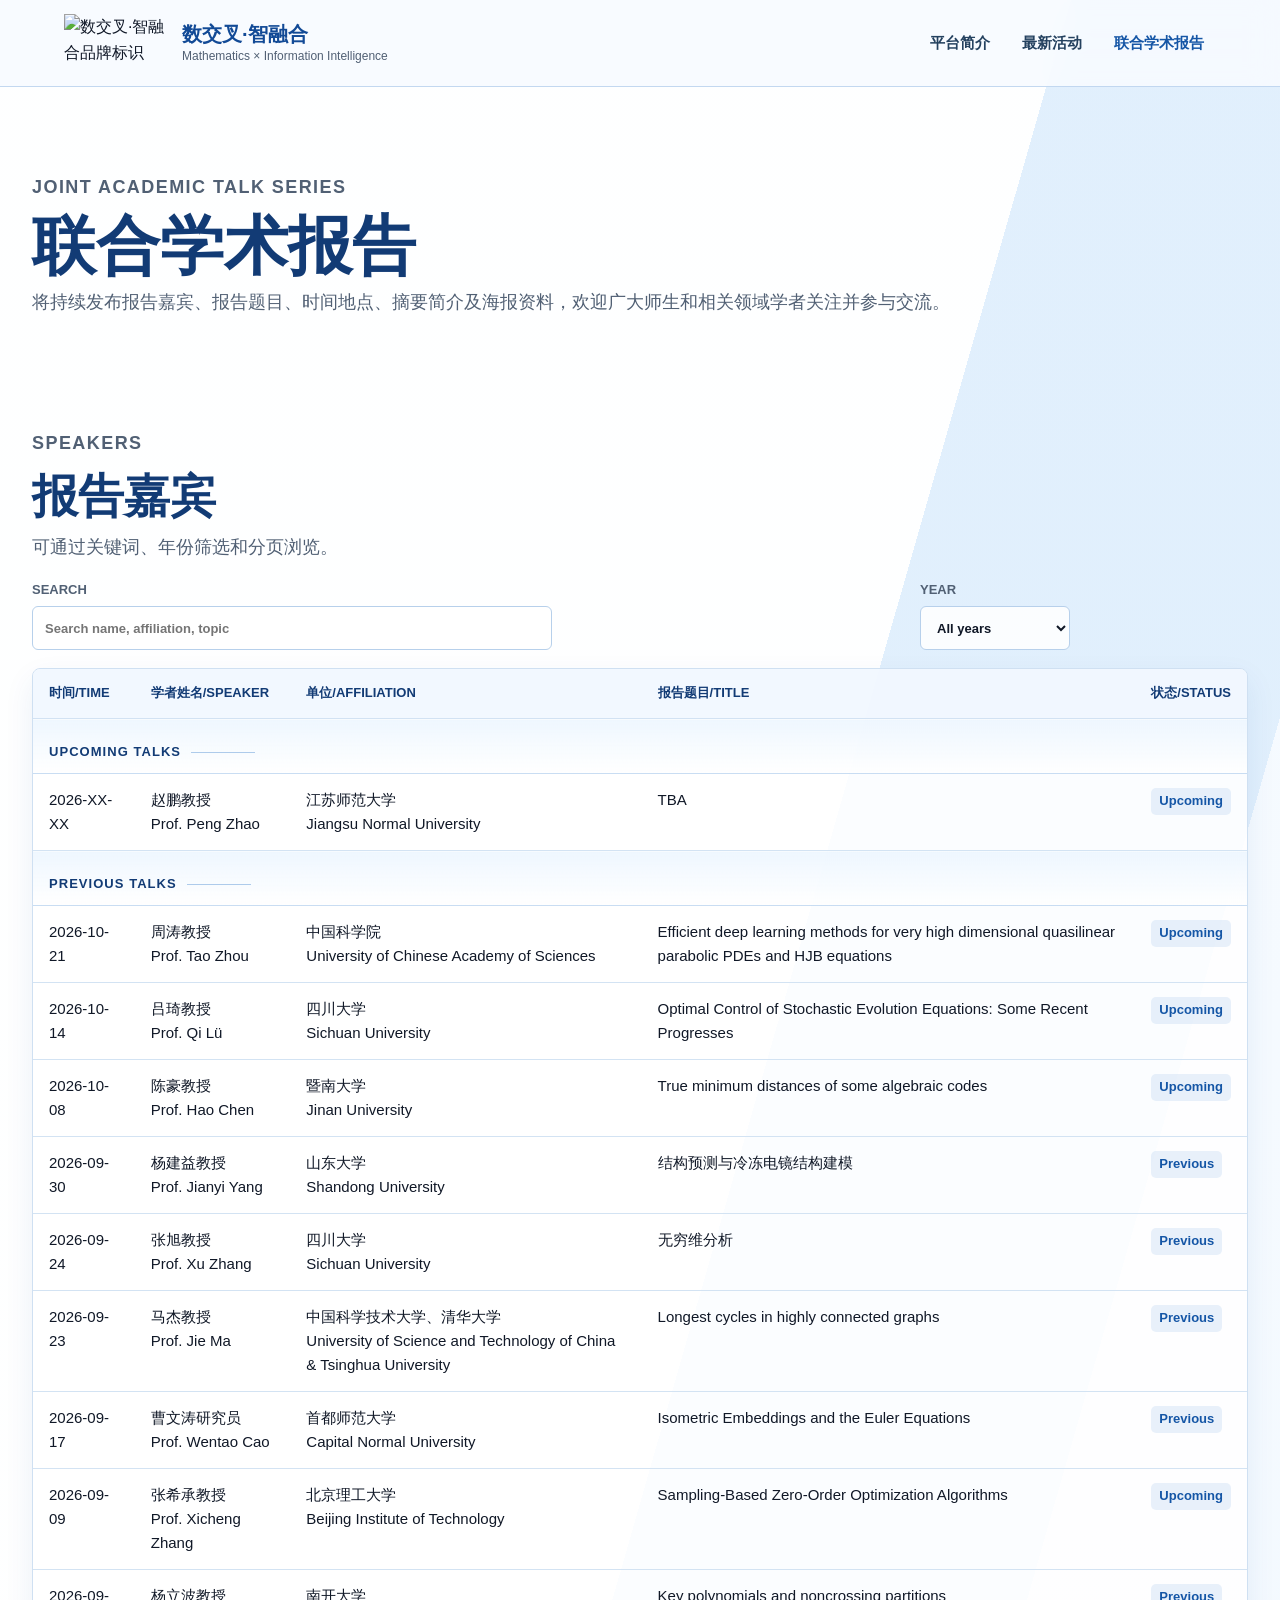
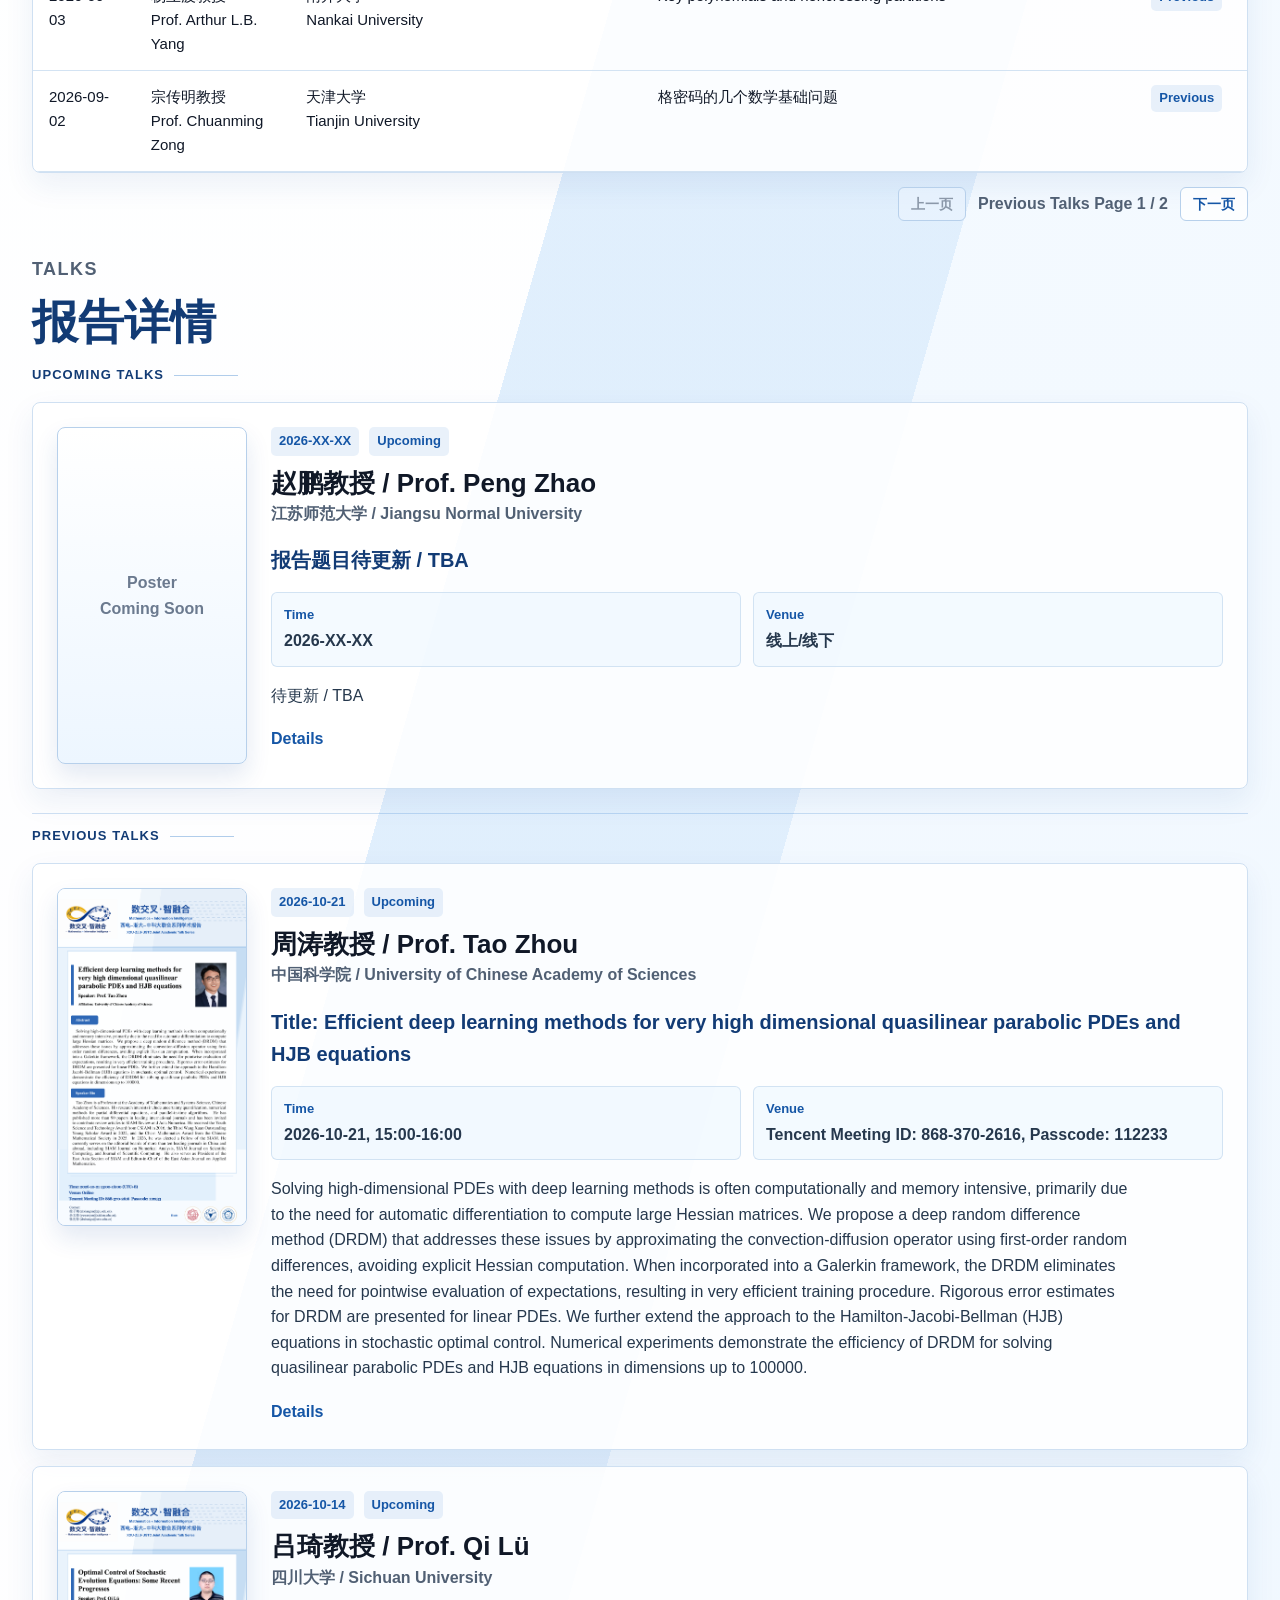
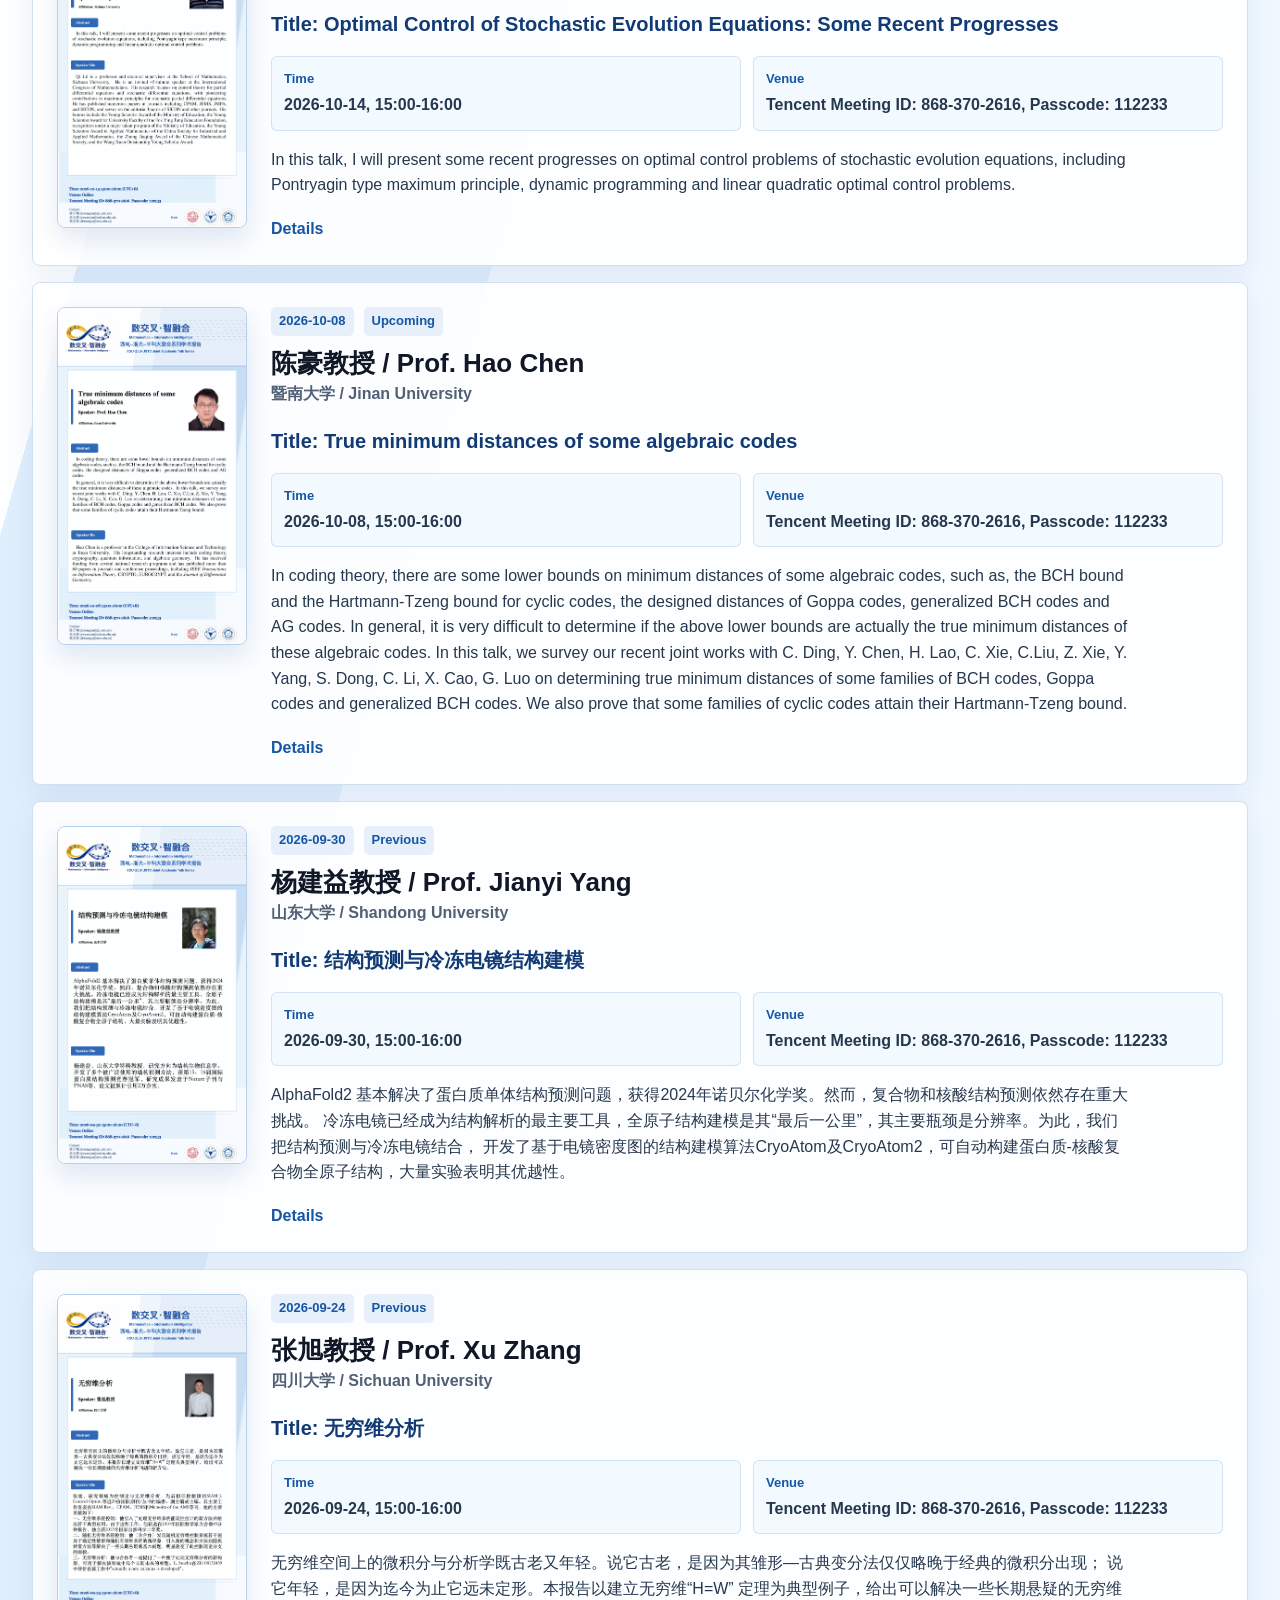
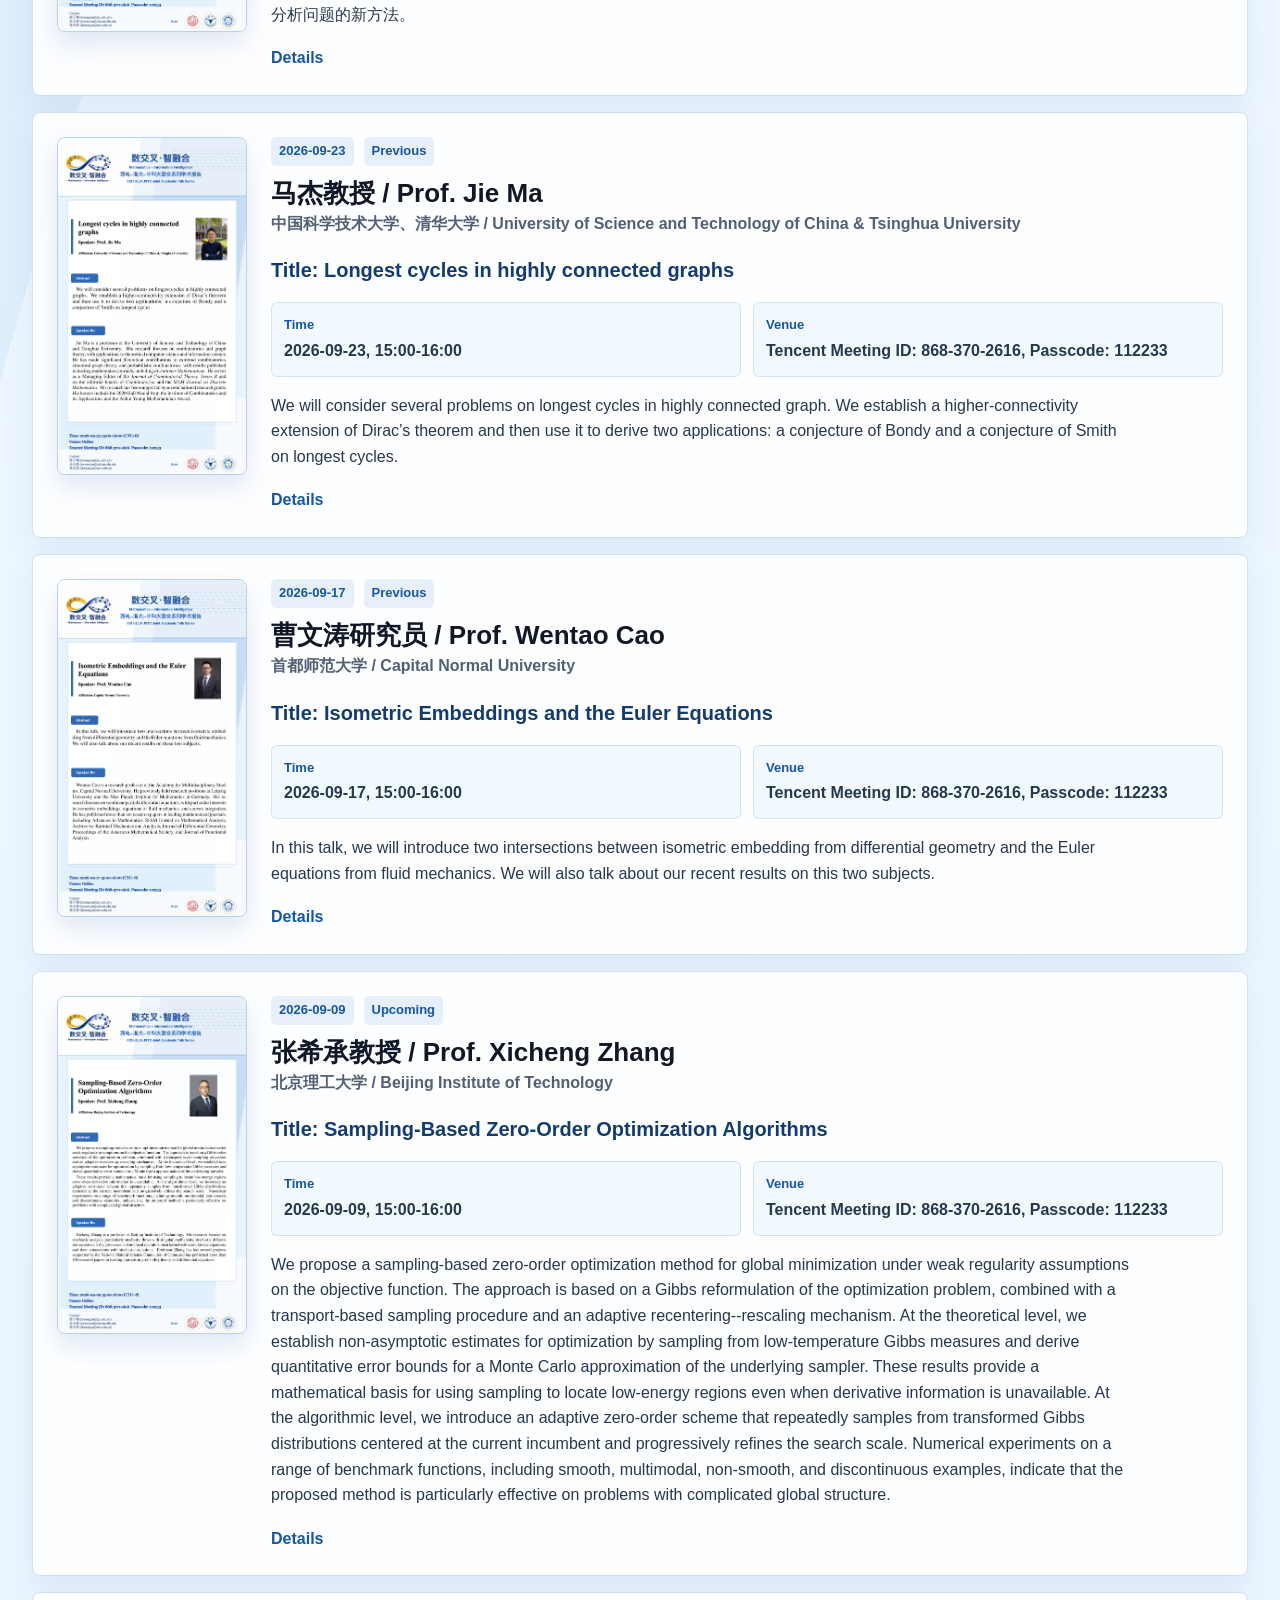
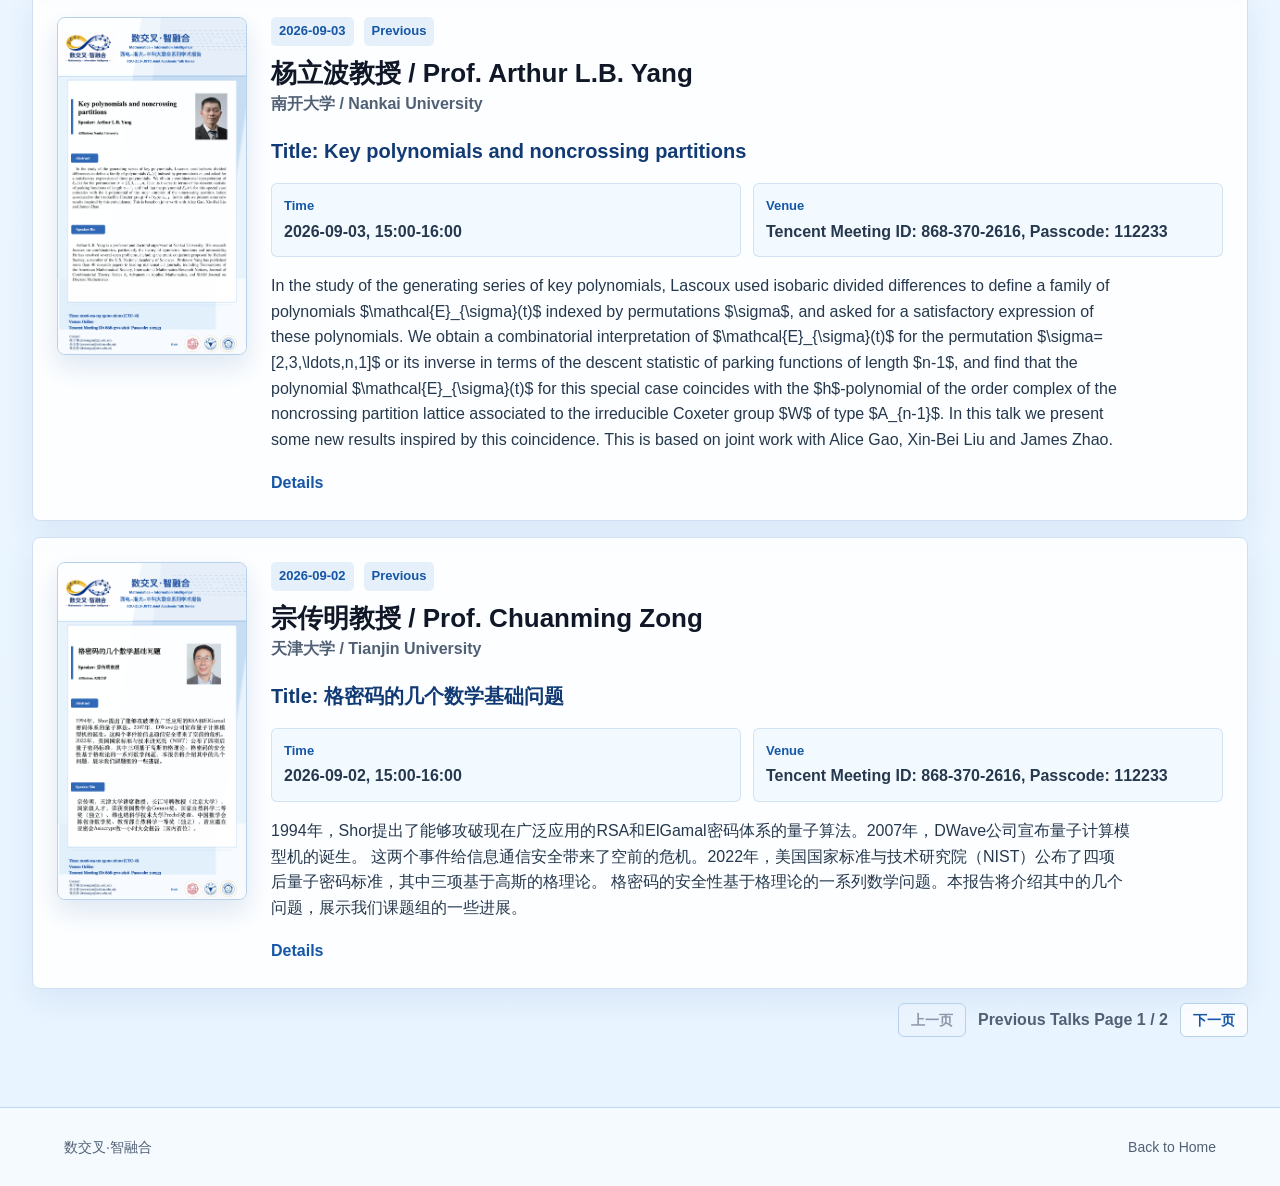
==== commit 51c25566: "Add files via upload" ====
--- a/joint-reports.html
+++ b/joint-reports.html
@@ -306,7 +306,7 @@
               <td><span class="table-status">Previous</span></td>
             </tr>
 
-            <tr data-report-id="upcoming-report-16" data-year="2026" data-date="2026-09-30" data-status="upcoming" data-name="杨建益" data-affiliation="山东大学" data-topic="结构预测与冷冻电镜结构建模">
+            <tr data-report-id="previous-report-16" data-year="2026" data-date="2026-09-30" data-status="previous" data-name="杨建益" data-affiliation="山东大学" data-topic="结构预测与冷冻电镜结构建模">
               <td>2026-09-30</td>
               <td>
               <div class="zh">杨建益教授</div>
@@ -319,7 +319,7 @@
               <td>
               <div class="en">结构预测与冷冻电镜结构建模</div>
               </td>
-              <td><span class="table-status">Upcoming</span></td>
+              <td><span class="table-status">Previous</span></td>
             </tr>
 
             <tr data-report-id="upcoming-report-17" data-year="2026" data-date="2026-10-08" data-status="upcoming" data-name="陈豪" data-affiliation="暨南大学" data-topic="True minimum distances of some algebraic codes">
@@ -334,6 +334,38 @@
               </td>
               <td>
               <div class="en">True minimum distances of some algebraic codes</div>
+              </td>
+              <td><span class="table-status">Upcoming</span></td>
+            </tr>
+
+             <tr data-report-id="upcoming-report-18" data-year="2026" data-date="2026-10-14" data-status="upcoming" data-name="吕琦" data-affiliation="四川大学" data-topic="Optimal Control of Stochastic Evolution Equations: Some Recent Progresses">
+              <td>2026-10-14</td>
+              <td>
+              <div class="zh">吕琦教授</div>
+              <div class="en">Prof. Qi Lü</div>
+              </td>
+              <td>
+              <div class="zh">四川大学</div>
+              <div class="en">Sichuan University</div>
+              </td>
+              <td>
+              <div class="en">Optimal Control of Stochastic Evolution Equations: Some Recent Progresses</div>
+              </td>
+              <td><span class="table-status">Upcoming</span></td>
+            </tr>
+
+             <tr data-report-id="upcoming-report-19" data-year="2026" data-date="2026-10-21" data-status="upcoming" data-name=周涛" data-affiliation="中国科学院" data-topic="Efficient deep learning methods for very high dimensional quasilinear parabolic PDEs and HJB equations">
+              <td>2026-10-21</td>
+              <td>
+              <div class="zh">周涛教授</div>
+              <div class="en">Prof. Tao Zhou</div>
+              </td>
+              <td>
+              <div class="zh">中国科学院</div>
+              <div class="en">University of Chinese Academy of Sciences</div>
+              </td>
+              <td>
+              <div class="en">Efficient deep learning methods for very high dimensional quasilinear parabolic PDEs and HJB equations</div>
               </td>
               <td><span class="table-status">Upcoming</span></td>
             </tr>
@@ -937,14 +969,14 @@
           </div>
         </article>
         
-         <article class="speaker-card report-card" data-report-id="upcoming-report-16" data-year="2026" data-date="2026-09-30" data-status="upcoming" data-name="杨建益" data-affiliation="山东大学" data-topic="结构预测与冷冻电镜结构建模">
+         <article class="speaker-card report-card" data-report-id="previous-report-16" data-year="2026" data-date="2026-09-30" data-status="previous" data-name="杨建益" data-affiliation="山东大学" data-topic="结构预测与冷冻电镜结构建模">
           <a class="poster-frame" href="assets/poster-jianyi-yang.png" aria-label="查看海报">
             <img src="assets/poster-jianyi-yang.png" alt="联合报告海报模板">
           </a>
           <div class="report-content">
             <div class="speaker-meta">
               <span class="date">2026-09-30</span>
-              <span class="status">Upcoming</span>
+              <span class="status">Previous</span>
             </div>
             <h2>杨建益教授 / Prof. Jianyi Yang</h2>
             <p class="affiliation">山东大学 / Shandong University </p>
@@ -1008,6 +1040,83 @@
             </div>
           </div>
         </article>
+
+         <article class="speaker-card report-card" data-report-id="upcoming-report-18" data-year="2026" data-date="2026-10-14" data-status="upcoming" data-name="吕琦" data-affiliation="四川大学" data-topic="Optimal Control of Stochastic Evolution Equations: Some Recent Progresses">
+          <a class="poster-frame" href="assets/poster-qi-lv.png" aria-label="查看海报">
+            <img src="assets/poster-qi-lv.png" alt="联合报告海报模板">
+          </a>
+          <div class="report-content">
+            <div class="speaker-meta">
+              <span class="date">2026-10-14</span>
+              <span class="status">Upcoming</span>
+            </div>
+            <h2>吕琦教授 / Prof. Qi Lü</h2>
+            <p class="affiliation">四川大学 / Sichuan University</p>
+            <h3>Title: Optimal Control of Stochastic Evolution Equations: Some Recent Progresses</h3>
+            <dl class="report-details">
+              <div>
+                <dt>Time</dt>
+                 <dd>2026-10-14, 15:00-16:00</dd>
+              </div>
+              <div>
+                <dt>Venue</dt>
+                 <dd>Tencent Meeting ID: 868-370-2616, Passcode: 112233</dd>
+              </div>
+            </dl>
+            <p class="summary">
+              In this talk, I will present some recent progresses on optimal control problems of stochastic evolution equations,
+              including Pontryagin type maximum principle, dynamic programming and linear quadratic optimal control problems.
+            </p>
+            <div class="card-actions">
+               <a href="assets/poster-qi-lv.png" aria-label="查看海报">Details</a>
+            </div>
+          </div>
+        </article>
+
+
+        <article class="speaker-card report-card" data-report-id="upcoming-report-19" data-year="2026" data-date="2026-10-21" data-status="upcoming" data-name="周涛" data-affiliation="中国科学院" data-topic="Efficient deep learning methods for very high dimensional quasilinear parabolic PDEs and HJB equations">
+          <a class="poster-frame" href="assets/poster-tao-zhou.png" aria-label="查看海报">
+            <img src="assets/poster-tao-zhou.png" alt="联合报告海报模板">
+          </a>
+          <div class="report-content">
+            <div class="speaker-meta">
+              <span class="date">2026-10-21</span>
+              <span class="status">Upcoming</span>
+            </div>
+            <h2>周涛教授 / Prof. Tao Zhou</h2>
+            <p class="affiliation">中国科学院 / University of Chinese Academy of Sciences</p>
+            <h3>Title: Efficient deep learning methods for very high dimensional quasilinear parabolic PDEs and HJB equations</h3>
+            <dl class="report-details">
+              <div>
+                <dt>Time</dt>
+                 <dd>2026-10-21, 15:00-16:00</dd>
+              </div>
+              <div>
+                <dt>Venue</dt>
+                 <dd>Tencent Meeting ID: 868-370-2616, Passcode: 112233</dd>
+              </div>
+            </dl>
+            <p class="summary">
+              Solving high-dimensional PDEs with deep learning methods is often computationally and memory intensive, primarily due to 
+              the need for automatic differentiation to compute large Hessian matrices. We propose a deep random difference method (DRDM) 
+              that addresses these issues by approximating the convection-diffusion operator using first-order random differences, 
+              avoiding explicit Hessian computation. When incorporated into a Galerkin framework, the DRDM eliminates the need for 
+              pointwise evaluation of expectations, resulting in very efficient training procedure. Rigorous error estimates for DRDM 
+              are presented for linear PDEs. We further extend the approach to the Hamilton-Jacobi-Bellman (HJB) equations in stochastic
+              optimal control. Numerical experiments demonstrate the efficiency of DRDM for solving quasilinear parabolic PDEs and HJB 
+              equations in dimensions up to 100000.
+            </p>
+            <div class="card-actions">
+               <a href="assets/poster-tao-zhou.png" aria-label="查看海报">Details</a>
+            </div>
+          </div>
+        </article>
+
+
+
+
+
+        
         <!--
 
         <article class="speaker-card report-card" data-report-id="upcoming-report-7" data-year="2026" data-date="2026-XX-XX" data-status="upcoming" data-name="马杰" data-affiliation="中国科学技术大学" data-topic="报告题目待更新">
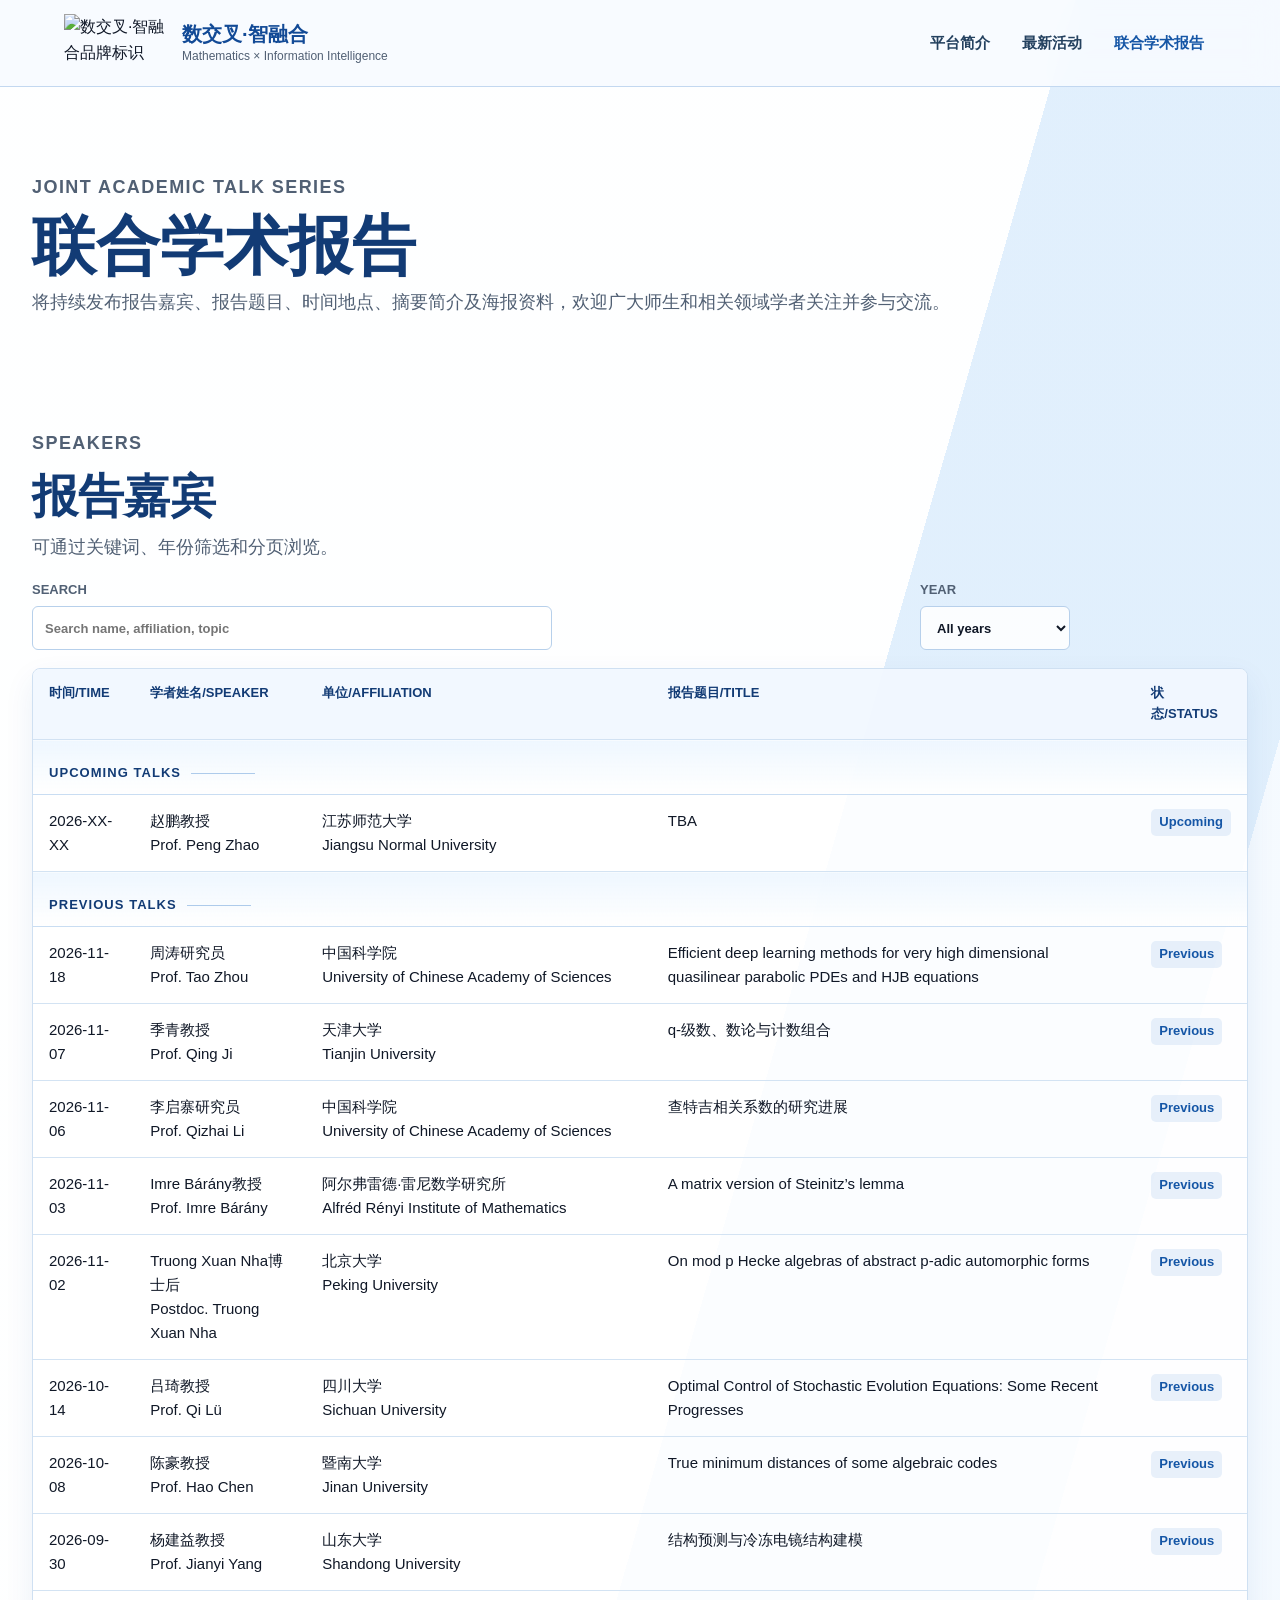
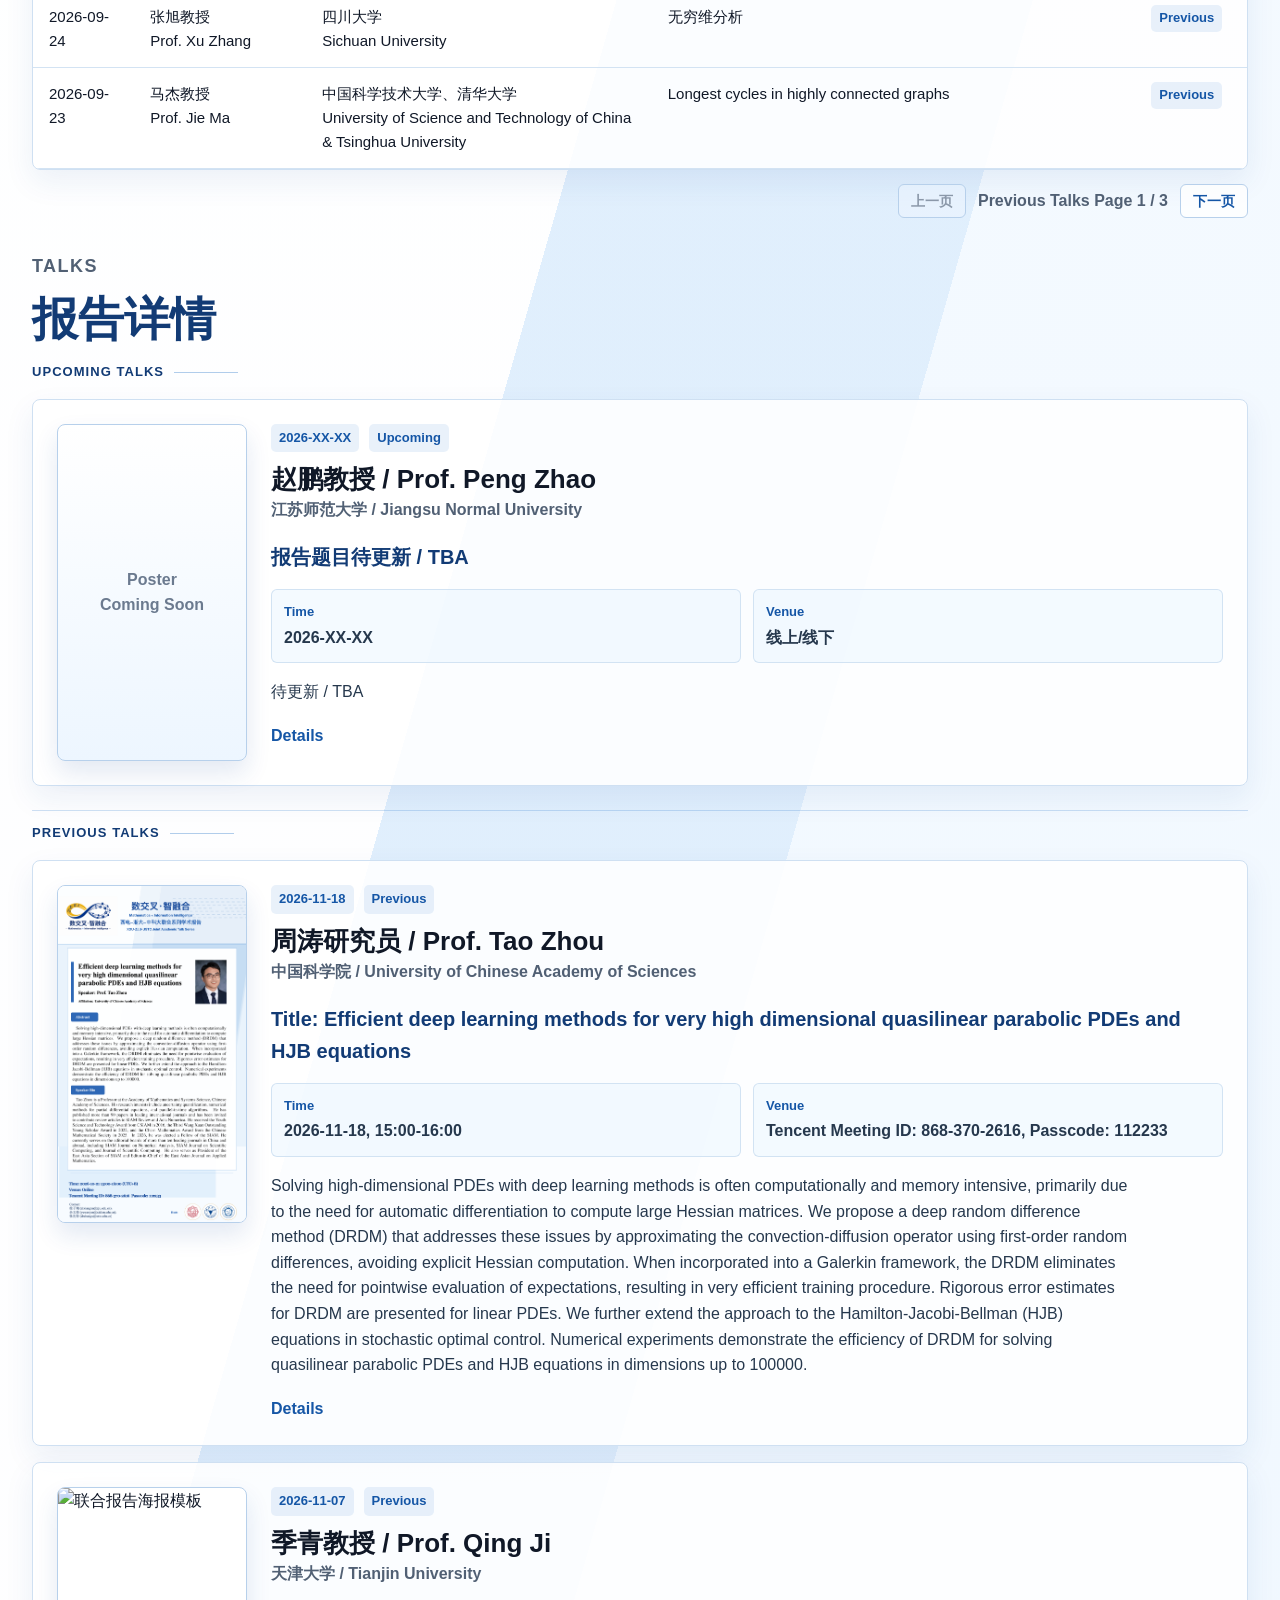
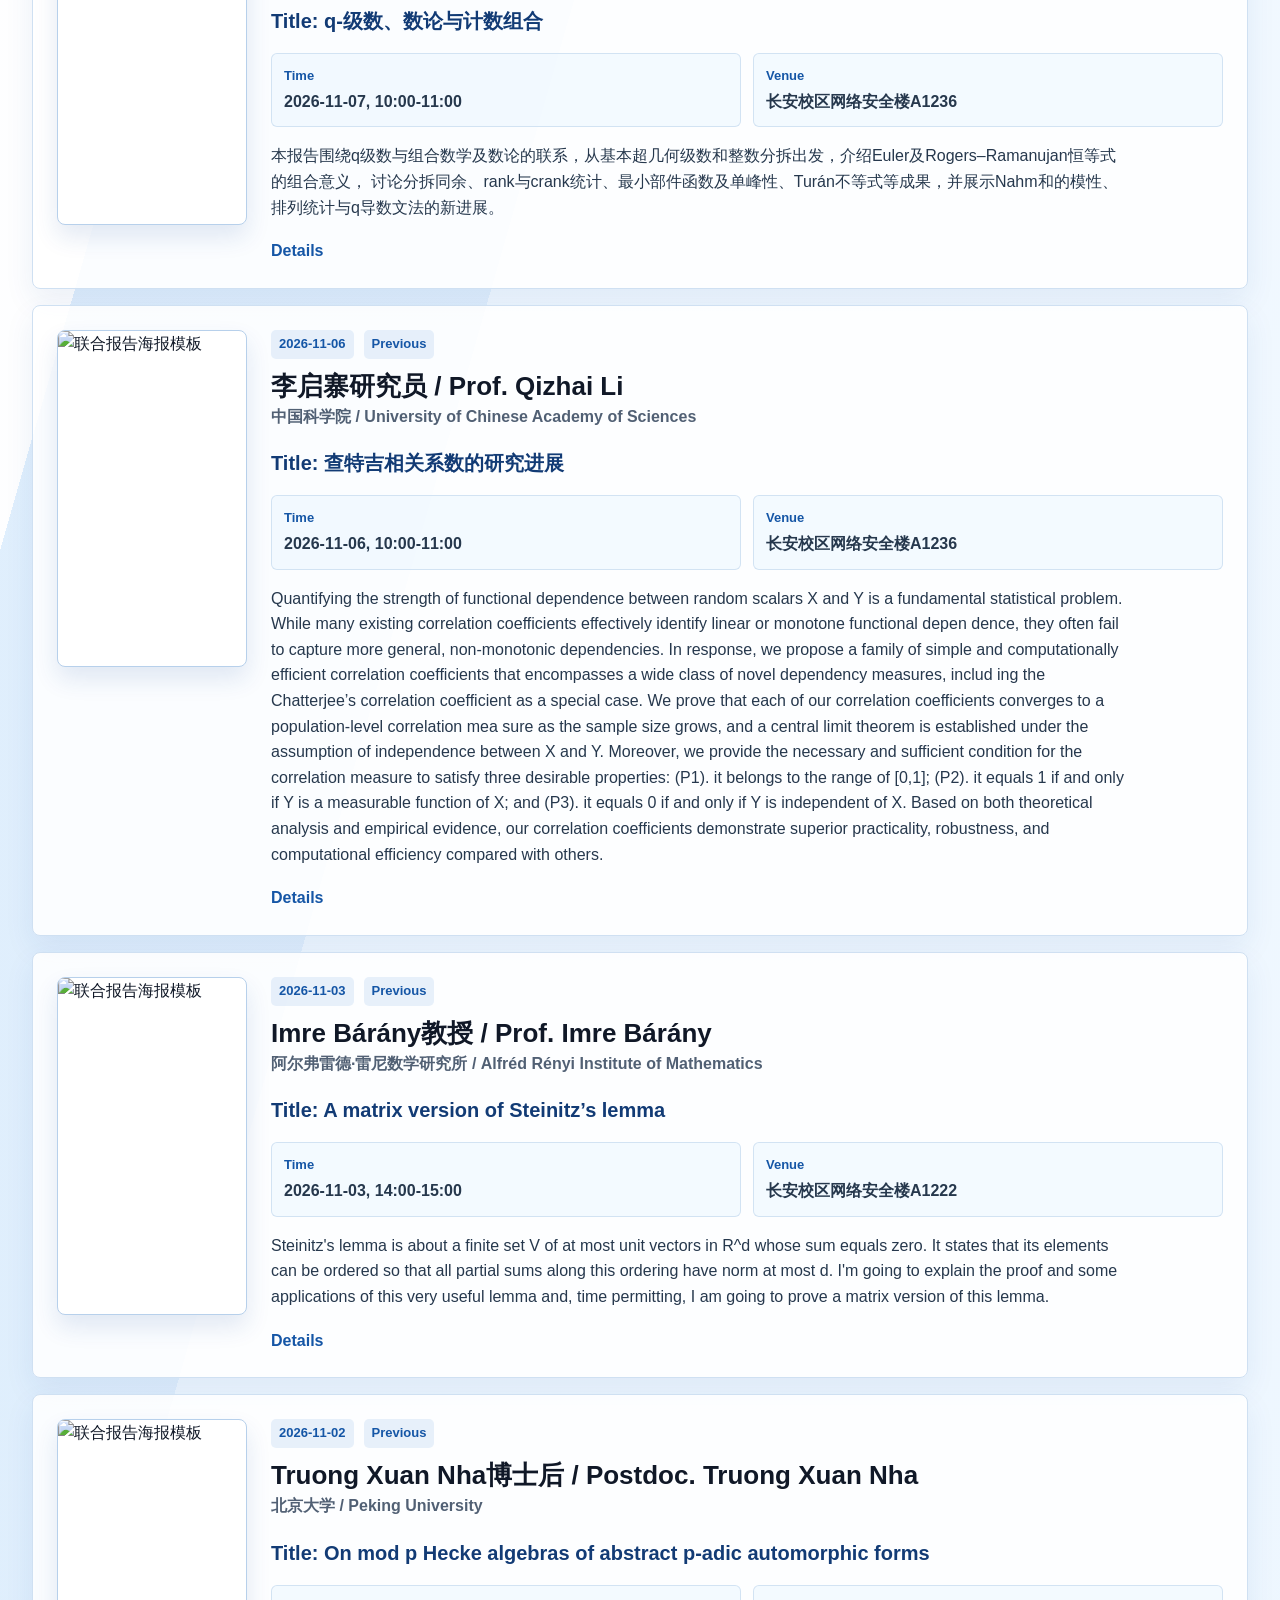
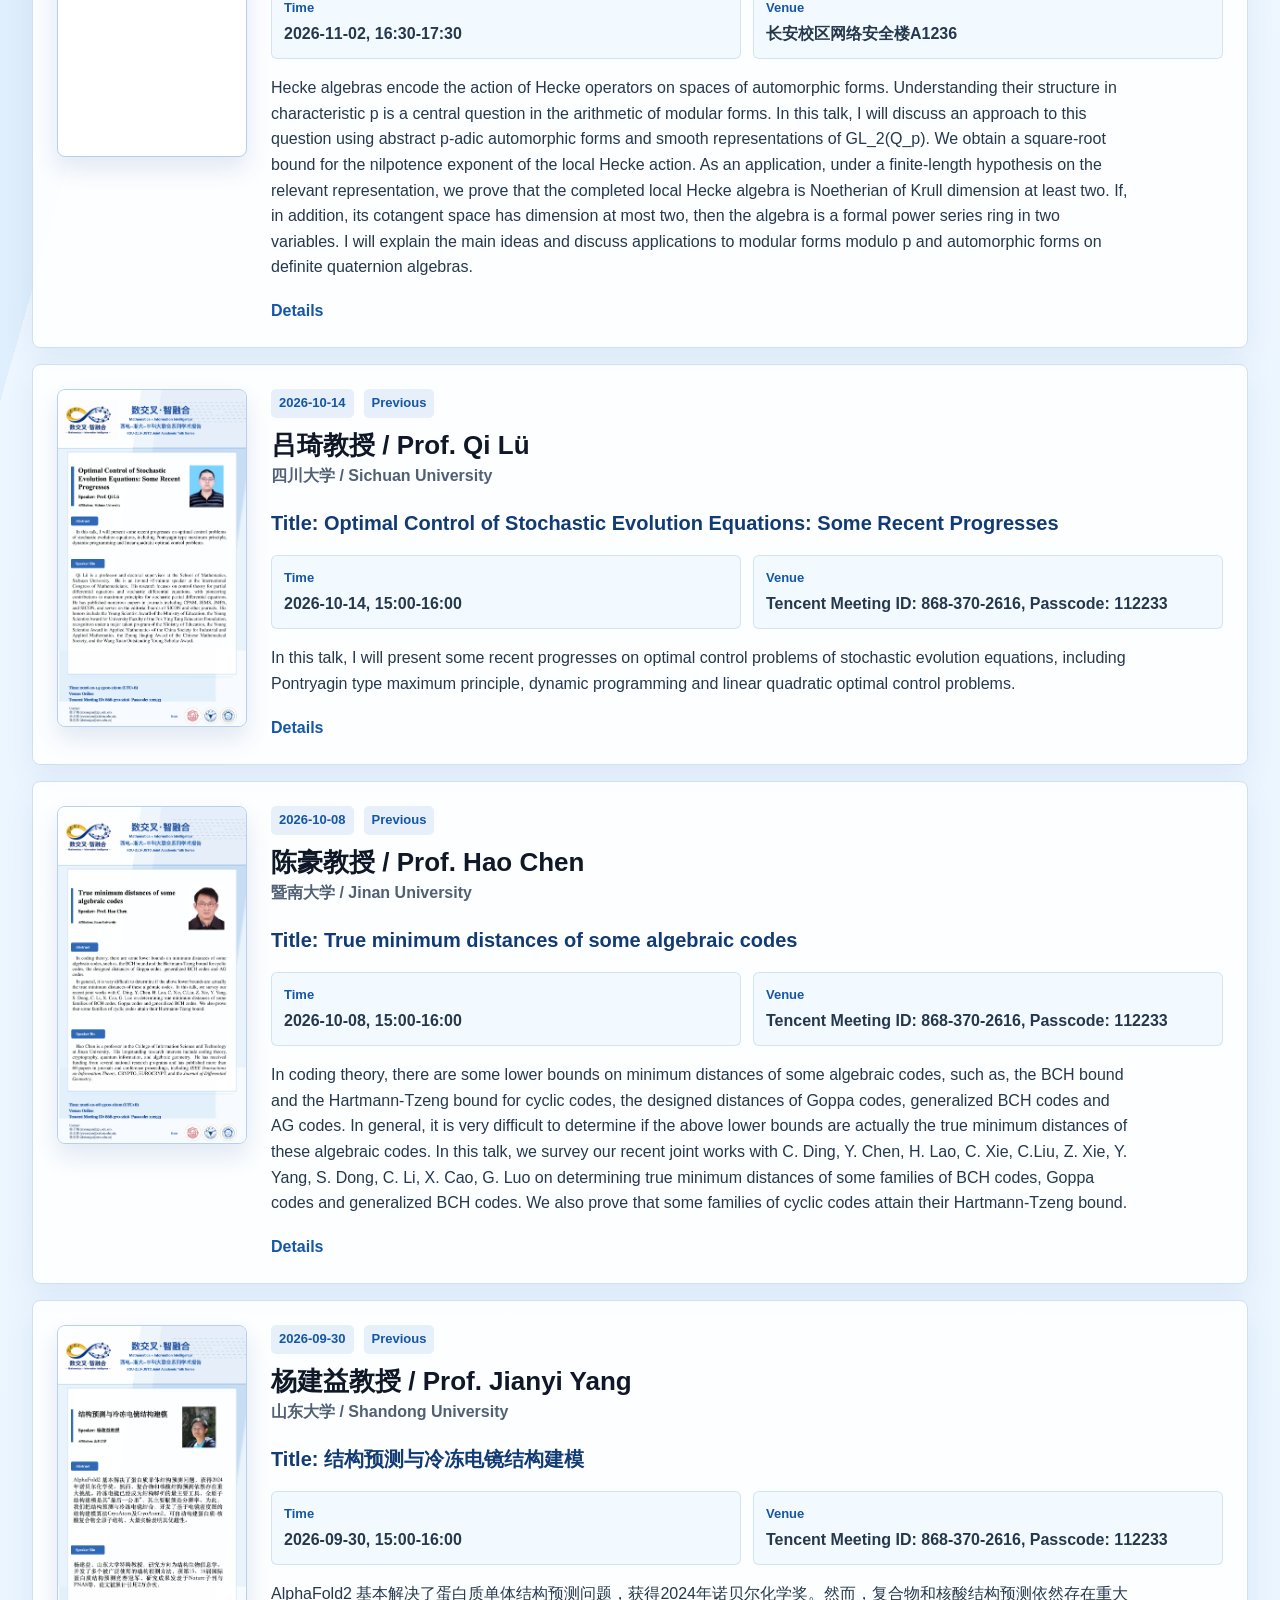
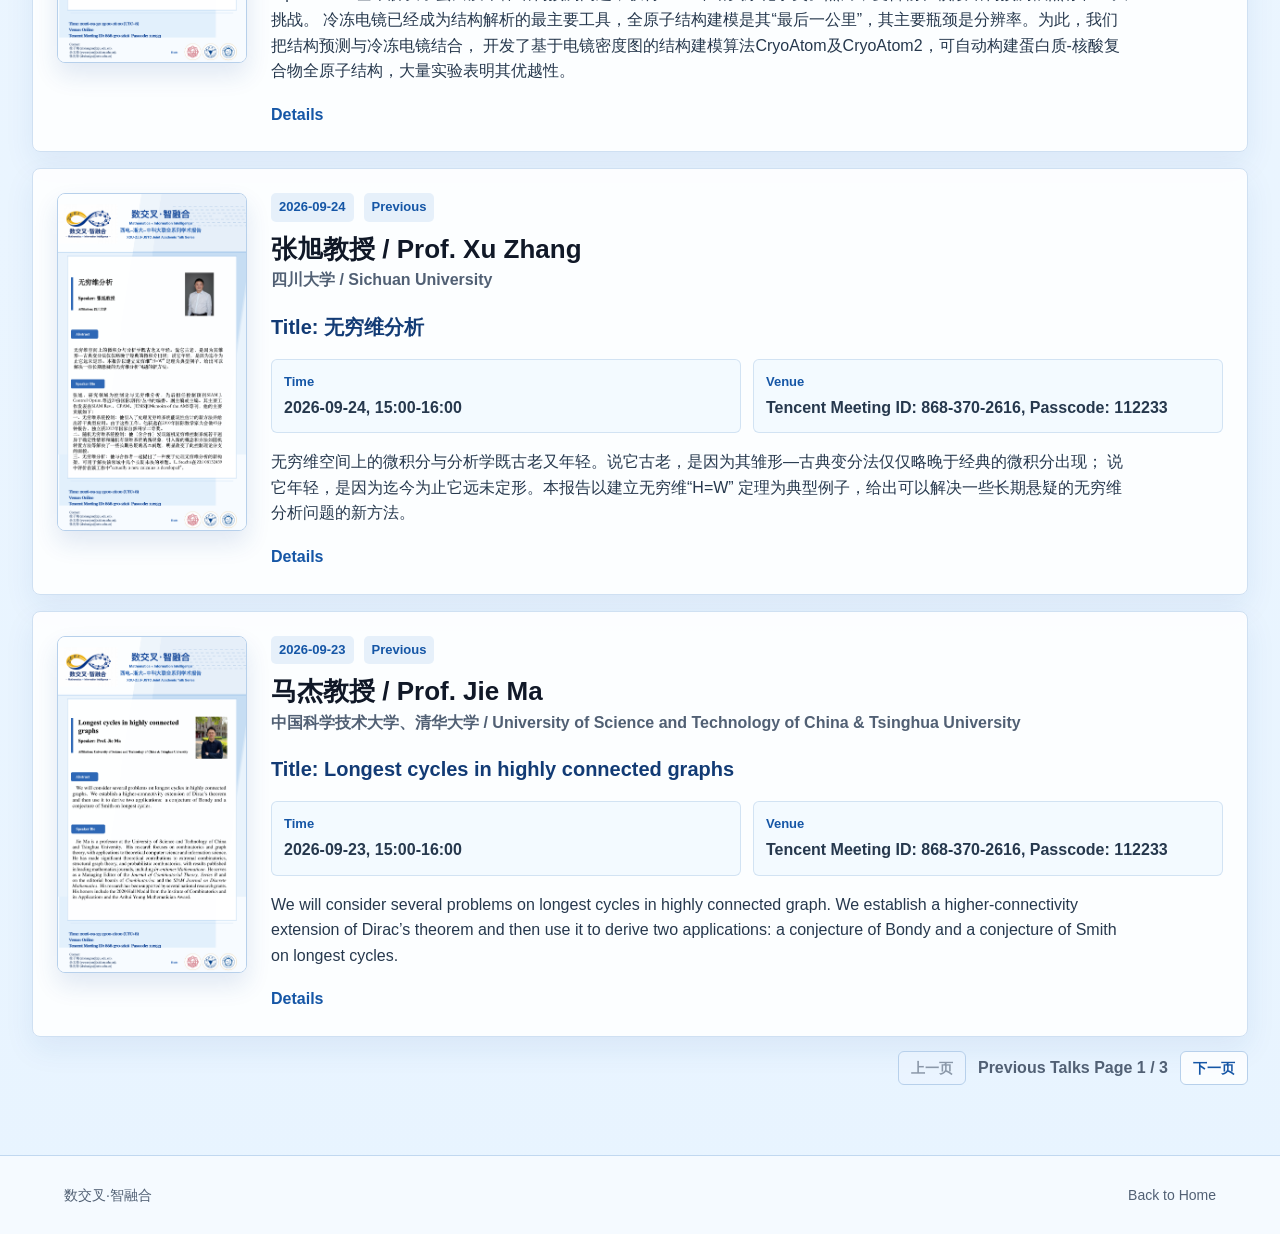
==== commit 41374aaf: "Add files via upload" ====
--- a/joint-reports.html
+++ b/joint-reports.html
@@ -322,7 +322,7 @@
               <td><span class="table-status">Previous</span></td>
             </tr>
 
-            <tr data-report-id="upcoming-report-17" data-year="2026" data-date="2026-10-08" data-status="upcoming" data-name="陈豪" data-affiliation="暨南大学" data-topic="True minimum distances of some algebraic codes">
+            <tr data-report-id="previous-report-17" data-year="2026" data-date="2026-10-08" data-status="previous" data-name="陈豪" data-affiliation="暨南大学" data-topic="True minimum distances of some algebraic codes">
               <td>2026-10-08</td>
               <td>
               <div class="zh">陈豪教授</div>
@@ -335,10 +335,10 @@
               <td>
               <div class="en">True minimum distances of some algebraic codes</div>
               </td>
-              <td><span class="table-status">Upcoming</span></td>
-            </tr>
-
-             <tr data-report-id="upcoming-report-18" data-year="2026" data-date="2026-10-14" data-status="upcoming" data-name="吕琦" data-affiliation="四川大学" data-topic="Optimal Control of Stochastic Evolution Equations: Some Recent Progresses">
+              <td><span class="table-status">Previous</span></td>
+            </tr>
+
+             <tr data-report-id="previous-report-18" data-year="2026" data-date="2026-10-14" data-status="previous" data-name="吕琦" data-affiliation="四川大学" data-topic="Optimal Control of Stochastic Evolution Equations: Some Recent Progresses">
               <td>2026-10-14</td>
               <td>
               <div class="zh">吕琦教授</div>
@@ -351,24 +351,90 @@
               <td>
               <div class="en">Optimal Control of Stochastic Evolution Equations: Some Recent Progresses</div>
               </td>
-              <td><span class="table-status">Upcoming</span></td>
-            </tr>
-
-             <tr data-report-id="upcoming-report-19" data-year="2026" data-date="2026-10-21" data-status="upcoming" data-name=周涛" data-affiliation="中国科学院" data-topic="Efficient deep learning methods for very high dimensional quasilinear parabolic PDEs and HJB equations">
-              <td>2026-10-21</td>
-              <td>
-              <div class="zh">周涛教授</div>
-              <div class="en">Prof. Tao Zhou</div>
+              <td><span class="table-status">Previous</span></td>
+            </tr>
+
+            <tr data-report-id="previous-report-19" data-year="2026" data-date="2026-11-02" data-status="previous" data-name=Truong Xuan Nha" data-affiliation="北京大学" data-topic="On mod p Hecke algebras of abstract p-adic automorphic forms">
+              <td>2026-11-02</td>
+              <td>
+              <div class="zh">Truong Xuan Nha博士后</div>
+              <div class="en">Postdoc. Truong Xuan Nha</div>
+              </td>
+              <td>
+              <div class="zh">北京大学</div>
+              <div class="en">Peking University</div>
+              </td>
+              <td>
+              <div class="en">On mod p Hecke algebras of abstract p-adic automorphic forms</div>
+              </td>
+              <td><span class="table-status">Previous</span></td>
+            </tr>
+
+            <tr data-report-id="previous-report-20" data-year="2026" data-date="2026-11-03" data-status="previous" data-name=Imre Bárány" data-affiliation="阿尔弗雷德·雷尼数学研究所" data-topic="A matrix version of Steinitz’s lemma">
+              <td>2026-11-03</td>
+              <td>
+              <div class="zh">Imre Bárány教授</div>
+              <div class="en">Prof. Imre Bárány</div>
+              </td>
+              <td>
+              <div class="zh">阿尔弗雷德·雷尼数学研究所</div>
+              <div class="en">Alfréd Rényi Institute of Mathematics</div>
+              </td>
+              <td>
+              <div class="en">A matrix version of Steinitz’s lemma</div>
+              </td>
+              <td><span class="table-status">Previous</span></td>
+            </tr>
+
+             <tr data-report-id="previous-report-21" data-year="2026" data-date="2026-11-06" data-status="previous" data-name=李启寨" data-affiliation="中国科学院" data-topic="查特吉相关系数的研究进展">
+              <td>2026-11-06</td>
+              <td>
+              <div class="zh">李启寨研究员</div>
+              <div class="en">Prof. Qizhai Li</div>
               </td>
               <td>
               <div class="zh">中国科学院</div>
               <div class="en">University of Chinese Academy of Sciences</div>
               </td>
               <td>
+              <div class="en">查特吉相关系数的研究进展</div>
+              </td>
+              <td><span class="table-status">Previous</span></td>
+            </tr>
+
+            <tr data-report-id="previous-report-22" data-year="2026" data-date="2026-11-07" data-status="previous" data-name=季青" data-affiliation="天津大学" data-topic="q-级数、数论与计数组合">
+              <td>2026-11-07</td>
+              <td>
+              <div class="zh">季青教授</div>
+              <div class="en">Prof. Qing Ji</div>
+              </td>
+              <td>
+              <div class="zh">天津大学</div>
+              <div class="en">Tianjin University</div>
+              </td>
+              <td>
+              <div class="en">q-级数、数论与计数组合</div>
+              </td>
+              <td><span class="table-status">Previous</span></td>
+            </tr>
+
+             <tr data-report-id="previous-report-23" data-year="2026" data-date="2026-11-18" data-status="previous" data-name=周涛" data-affiliation="中国科学院" data-topic="Efficient deep learning methods for very high dimensional quasilinear parabolic PDEs and HJB equations">
+              <td>2026-11-18</td>
+              <td>
+              <div class="zh">周涛研究员</div>
+              <div class="en">Prof. Tao Zhou</div>
+              </td>
+              <td>
+              <div class="zh">中国科学院</div>
+              <div class="en">University of Chinese Academy of Sciences</div>
+              </td>
+              <td>
               <div class="en">Efficient deep learning methods for very high dimensional quasilinear parabolic PDEs and HJB equations</div>
               </td>
-              <td><span class="table-status">Upcoming</span></td>
-            </tr>
+              <td><span class="table-status">Previous</span></td>
+            </tr>
+
+    
             
             <!--
 
@@ -1002,14 +1068,14 @@
           </div>
         </article>
 
-         <article class="speaker-card report-card" data-report-id="upcoming-report-17" data-year="2026" data-date="2026-10-08" data-status="upcoming" data-name="陈豪" data-affiliation="暨南大学" data-topic="True minimum distances of some algebraic codes">
+         <article class="speaker-card report-card" data-report-id="previous-report-17" data-year="2026" data-date="2026-10-08" data-status="previous" data-name="陈豪" data-affiliation="暨南大学" data-topic="True minimum distances of some algebraic codes">
           <a class="poster-frame" href="assets/poster-hao-chen.png" aria-label="查看海报">
             <img src="assets/poster-hao-chen.png" alt="联合报告海报模板">
           </a>
           <div class="report-content">
             <div class="speaker-meta">
               <span class="date">2026-10-08</span>
-              <span class="status">Upcoming</span>
+              <span class="status">Previous</span>
             </div>
             <h2>陈豪教授 / Prof. Hao Chen</h2>
             <p class="affiliation">暨南大学 / Jinan University</p>
@@ -1041,14 +1107,14 @@
           </div>
         </article>
 
-         <article class="speaker-card report-card" data-report-id="upcoming-report-18" data-year="2026" data-date="2026-10-14" data-status="upcoming" data-name="吕琦" data-affiliation="四川大学" data-topic="Optimal Control of Stochastic Evolution Equations: Some Recent Progresses">
+         <article class="speaker-card report-card" data-report-id="previous-report-18" data-year="2026" data-date="2026-10-14" data-status="previous" data-name="吕琦" data-affiliation="四川大学" data-topic="Optimal Control of Stochastic Evolution Equations: Some Recent Progresses">
           <a class="poster-frame" href="assets/poster-qi-lv.png" aria-label="查看海报">
             <img src="assets/poster-qi-lv.png" alt="联合报告海报模板">
           </a>
           <div class="report-content">
             <div class="speaker-meta">
               <span class="date">2026-10-14</span>
-              <span class="status">Upcoming</span>
+              <span class="status">Previous</span>
             </div>
             <h2>吕琦教授 / Prof. Qi Lü</h2>
             <p class="affiliation">四川大学 / Sichuan University</p>
@@ -1073,23 +1139,164 @@
           </div>
         </article>
 
-
-        <article class="speaker-card report-card" data-report-id="upcoming-report-19" data-year="2026" data-date="2026-10-21" data-status="upcoming" data-name="周涛" data-affiliation="中国科学院" data-topic="Efficient deep learning methods for very high dimensional quasilinear parabolic PDEs and HJB equations">
+        <article class="speaker-card report-card" data-report-id="previous-report-19" data-year="2026" data-date="2026-11-02" data-status="previous" data-name="Truong Xuan Nha" data-affiliation="北京大学" data-topic="On mod p Hecke algebras of abstract p-adic automorphic forms">
+          <a class="poster-frame" href="assets/poster-nha.png" aria-label="查看海报">
+            <img src="assets/poster-nha.png" alt="联合报告海报模板">
+          </a>
+          <div class="report-content">
+            <div class="speaker-meta">
+              <span class="date">2026-11-02</span>
+              <span class="status">Previous</span>
+            </div>
+            <h2>Truong Xuan Nha博士后 / Postdoc. Truong Xuan Nha</h2>
+            <p class="affiliation">北京大学 / Peking University</p>
+            <h3>Title: On mod p Hecke algebras of abstract p-adic automorphic forms</h3>
+            <dl class="report-details">
+              <div>
+                <dt>Time</dt>
+                 <dd>2026-11-02, 16:30-17:30</dd>
+              </div>
+              <div>
+                <dt>Venue</dt>
+                 <dd>长安校区网络安全楼A1236</dd>
+              </div>
+            </dl>
+            <p class="summary">
+              Hecke algebras encode the action of Hecke operators on spaces of automorphic forms. Understanding their structure in characteristic p 
+              is a central question in the arithmetic of modular forms. In this talk, I will discuss an approach to this question using abstract 
+              p-adic automorphic forms and smooth representations of GL_2(Q_p). We obtain a square-root bound for the nilpotence exponent of the 
+              local Hecke action. As an application, under a finite-length hypothesis on the relevant representation, we prove that the completed 
+              local Hecke algebra is Noetherian of Krull dimension at least two. If, in addition, its cotangent space has dimension at most two, 
+              then the algebra is a formal power series ring in two variables. I will explain the main ideas and discuss applications to modular 
+              forms modulo p and automorphic forms on definite quaternion algebras.
+            </p>
+            <div class="card-actions">
+               <a href="assets/poster-nha.png" aria-label="查看海报">Details</a>
+            </div>
+          </div>
+        </article>
+
+        <article class="speaker-card report-card" data-report-id="previous-report-20" data-year="2026" data-date="2026-11-03" data-status="previous" data-name="Imre Bárány" data-affiliation="阿尔弗雷德·雷尼数学研究所" data-topic="A matrix version of Steinitz’s lemma">
+          <a class="poster-frame" href="assets/poster-imre-barany.png" aria-label="查看海报">
+            <img src="assets/poster-imre-barany.png" alt="联合报告海报模板">
+          </a>
+          <div class="report-content">
+            <div class="speaker-meta">
+              <span class="date">2026-11-03</span>
+              <span class="status">Previous</span>
+            </div>
+            <h2>Imre Bárány教授 / Prof. Imre Bárány</h2>
+            <p class="affiliation">阿尔弗雷德·雷尼数学研究所 / Alfréd Rényi Institute of Mathematics</p>
+            <h3>Title: A matrix version of Steinitz’s lemma</h3>
+            <dl class="report-details">
+              <div>
+                <dt>Time</dt>
+                 <dd>2026-11-03, 14:00-15:00</dd>
+              </div>
+              <div>
+                <dt>Venue</dt>
+                 <dd>长安校区网络安全楼A1222</dd>
+              </div>
+            </dl>
+            <p class="summary">
+              Steinitz's lemma is about a finite set V of at most unit vectors in R^d whose sum equals zero. It states that its elements
+              can be ordered so that all partial sums along this ordering have norm at most d. I'm going to explain the proof and some 
+              applications of this very useful lemma and, time permitting, I am going to prove a matrix version of this lemma.
+            </p>
+            <div class="card-actions">
+               <a href="assets/poster-imre-barany.png" aria-label="查看海报">Details</a>
+            </div>
+          </div>
+        </article>
+
+        <article class="speaker-card report-card" data-report-id="previous-report-21" data-year="2026" data-date="2026-11-06" data-status="previous" data-name="李启寨" data-affiliation="中国科学院" data-topic="查特吉相关系数的研究进展">
+          <a class="poster-frame" href="assets/poster-qizhai-li.png" aria-label="查看海报">
+            <img src="assets/poster-qizhai-li.png" alt="联合报告海报模板">
+          </a>
+          <div class="report-content">
+            <div class="speaker-meta">
+              <span class="date">2026-11-06</span>
+              <span class="status">Previous</span>
+            </div>
+            <h2>李启寨研究员 / Prof. Qizhai Li</h2>
+            <p class="affiliation">中国科学院 / University of Chinese Academy of Sciences</p>
+            <h3>Title: 查特吉相关系数的研究进展</h3>
+            <dl class="report-details">
+              <div>
+                <dt>Time</dt>
+                 <dd>2026-11-06, 10:00-11:00</dd>
+              </div>
+              <div>
+                <dt>Venue</dt>
+                 <dd>长安校区网络安全楼A1236</dd>
+              </div>
+            </dl>
+            <p class="summary">
+              Quantifying the strength of functional dependence between random scalars X and Y is a fundamental statistical problem. 
+              While many existing correlation coefficients effectively identify linear or monotone functional depen dence, they often 
+              fail to capture more general, non-monotonic dependencies. In response, we propose a family of simple and computationally 
+              efficient correlation coefficients that encompasses a wide class of novel dependency measures, includ ing the Chatterjee’s
+              correlation coefficient as a special case. We prove that each of our correlation coefficients converges to a population-level
+              correlation mea sure as the sample size grows, and a central limit theorem is established under the assumption of independence 
+              between X and Y. Moreover, we provide the necessary and sufficient condition for the correlation measure to satisfy three desirable 
+              properties: (P1). it belongs to the range of [0,1]; (P2). it equals 1 if and only if Y is a measurable function of X; and (P3). 
+              it equals 0 if and only if Y is independent of X. Based on both theoretical analysis and empirical evidence, our correlation 
+              coefficients demonstrate superior practicality, robustness, and computational efficiency compared with others.
+            </p>
+            <div class="card-actions">
+               <a href="assets/poster-qizhai-li.png" aria-label="查看海报">Details</a>
+            </div>
+          </div>
+        </article>
+
+        <article class="speaker-card report-card" data-report-id="previous-report-22" data-year="2026" data-date="2026-11-07" data-status="previous" data-name="季青" data-affiliation="天津大学" data-topic="q-级数、数论与计数组合">
+          <a class="poster-frame" href="assets/poster-qing-ji.png" aria-label="查看海报">
+            <img src="assets/poster-qing-ji.png" alt="联合报告海报模板">
+          </a>
+          <div class="report-content">
+            <div class="speaker-meta">
+              <span class="date">2026-11-07</span>
+              <span class="status">Previous</span>
+            </div>
+            <h2>季青教授 / Prof. Qing Ji</h2>
+            <p class="affiliation">天津大学 / Tianjin University</p>
+            <h3>Title: q-级数、数论与计数组合</h3>
+            <dl class="report-details">
+              <div>
+                <dt>Time</dt>
+                 <dd>2026-11-07, 10:00-11:00</dd>
+              </div>
+              <div>
+                <dt>Venue</dt>
+                 <dd>长安校区网络安全楼A1236</dd>
+              </div>
+            </dl>
+            <p class="summary">
+              本报告围绕q级数与组合数学及数论的联系，从基本超几何级数和整数分拆出发，介绍Euler及Rogers–Ramanujan恒等式的组合意义，
+              讨论分拆同余、rank与crank统计、最小部件函数及单峰性、Turán不等式等成果，并展示Nahm和的模性、排列统计与q导数文法的新进展。
+            </p>
+            <div class="card-actions">
+               <a href="assets/poster-qing-ji.png" aria-label="查看海报">Details</a>
+            </div>
+          </div>
+        </article>
+
+        <article class="speaker-card report-card" data-report-id="previous-report-23" data-year="2026" data-date="2026-11-18" data-status="previous" data-name="周涛" data-affiliation="中国科学院" data-topic="Efficient deep learning methods for very high dimensional quasilinear parabolic PDEs and HJB equations">
           <a class="poster-frame" href="assets/poster-tao-zhou.png" aria-label="查看海报">
             <img src="assets/poster-tao-zhou.png" alt="联合报告海报模板">
           </a>
           <div class="report-content">
             <div class="speaker-meta">
-              <span class="date">2026-10-21</span>
-              <span class="status">Upcoming</span>
-            </div>
-            <h2>周涛教授 / Prof. Tao Zhou</h2>
+              <span class="date">2026-11-18</span>
+              <span class="status">Previous</span>
+            </div>
+            <h2>周涛研究员 / Prof. Tao Zhou</h2>
             <p class="affiliation">中国科学院 / University of Chinese Academy of Sciences</p>
             <h3>Title: Efficient deep learning methods for very high dimensional quasilinear parabolic PDEs and HJB equations</h3>
             <dl class="report-details">
               <div>
                 <dt>Time</dt>
-                 <dd>2026-10-21, 15:00-16:00</dd>
+                 <dd>2026-11-18, 15:00-16:00</dd>
               </div>
               <div>
                 <dt>Venue</dt>
